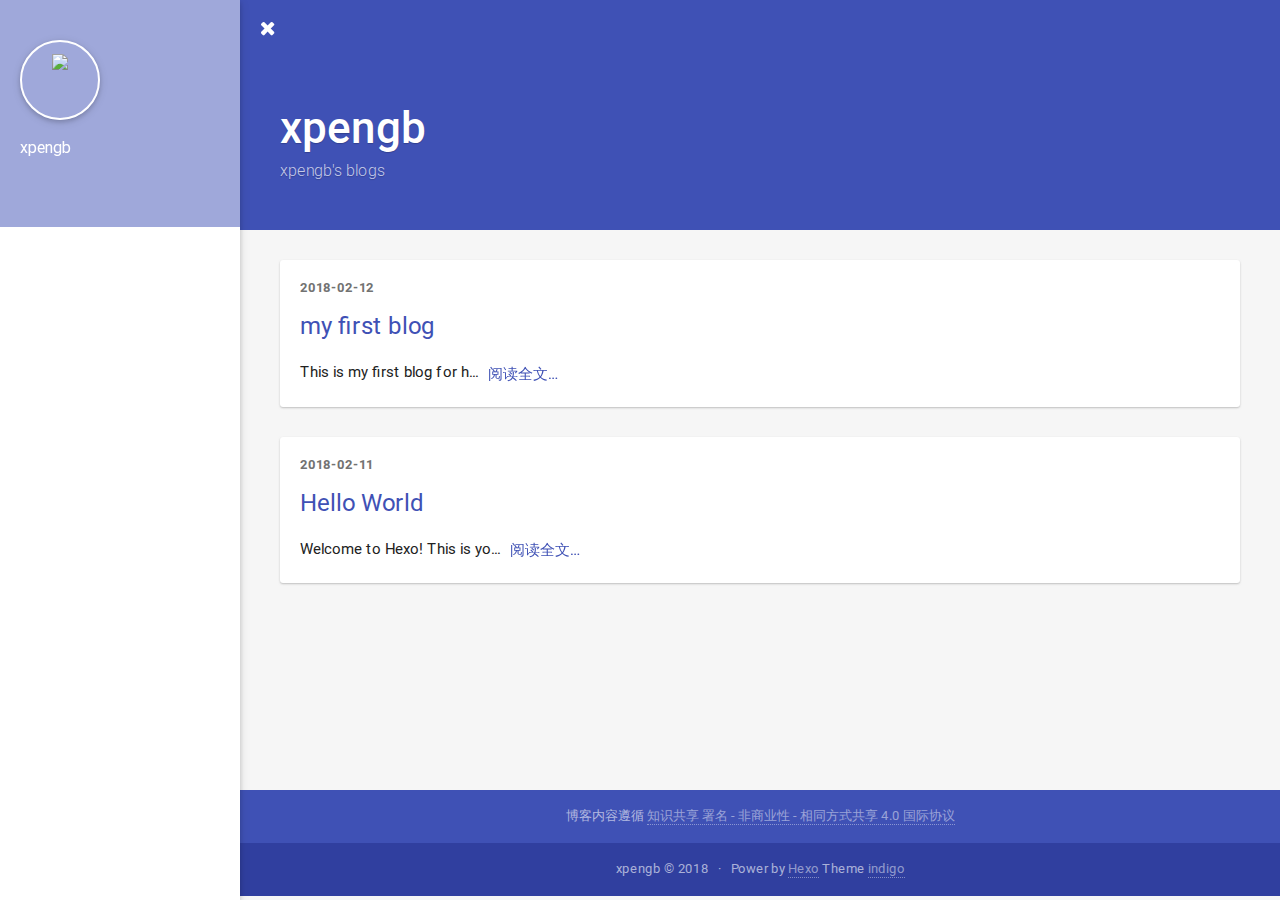
==== index.html @ d5fbb89e "Site updated: 2018-02-12 16:01:32" ====
<!DOCTYPE html>
<html>
<head>
    

    

    



    <meta charset="utf-8">
    
    
    
    <title>xpengb | xpengb&#39;s blogs</title>
    <meta name="viewport" content="width=device-width, initial-scale=1, maximum-scale=1">
    
    
    <meta name="keywords" content="">
    <meta name="description" content="xpengb的博客">
<meta property="og:type" content="website">
<meta property="og:title" content="xpengb">
<meta property="og:url" content="http://yoursite.com/index.html">
<meta property="og:site_name" content="xpengb">
<meta property="og:description" content="xpengb的博客">
<meta property="og:locale" content="zh-CN">
<meta name="twitter:card" content="summary">
<meta name="twitter:title" content="xpengb">
<meta name="twitter:description" content="xpengb的博客">
    
    <link rel="shortcut icon" href="/">
    <link rel="stylesheet" href="/css/style.css?v=1.7.2">
    <script>window.lazyScripts=[]</script>

    <!-- custom head -->
    

</head>

<body>
    <div id="loading" class="active"></div>

    <aside id="menu"  >
  <div class="inner flex-row-vertical">
    <a href="javascript:;" class="header-icon waves-effect waves-circle waves-light" id="menu-off">
        <i class="icon icon-lg icon-close"></i>
    </a>
    <div class="brand-wrap" style="background-image:url(/)">
      <div class="brand">
        <a href="/" class="avatar waves-effect waves-circle waves-light">
          <img src="/">
        </a>
        <hgroup class="introduce">
          <h5 class="nickname">xpengb</h5>
          <a href="mailto:undefined" class="mail">
        </hgroup>
      </div>
    </div>
    <div class="scroll-wrap flex-col">
      <ul class="nav">
        
      </ul>
    </div>
  </div>
</aside>

    <main id="main">
        <header class="top-header" id="header">
    <div class="flex-row">
        <a href="javascript:;" class="header-icon waves-effect waves-circle waves-light on" id="menu-toggle">
          <i class="icon icon-lg icon-navicon"></i>
        </a>
        <div class="flex-col header-title ellipsis">xpengb</div>
        
        
    </div>
</header>
<header class="content-header index-header">

    <div class="container fade-scale">
        <h1 class="title">xpengb</h1>
        <h5 class="subtitle">
            
                xpengb's blogs
            
        </h5>
    </div>

    


</header>

<div class="container body-wrap">

    <ul class="post-list">
    
        <li class="post-list-item fade">
            <article id="post-my first blog"
  class="article-card article-type-post" itemprop="blogPost">

    <div class="post-meta">
        <time class="post-time" title="2018-02-12 08:12:40" datetime="2018-02-12T00:12:40.440Z"  itemprop="datePublished">2018-02-12</time>

        


    </div>

    


  
    <h3 class="post-title" itemprop="name">
      <a class="post-title-link" href="/2018/02/12/my first blog/">my first blog</a>
    </h3>
  




    <div class="post-content" id="post-content" itemprop="postContent">

    
        This is my first blog for h...
    

        <a href="/2018/02/12/my first blog/" class="post-more waves-effect waves-button">
            阅读全文…
        </a>
    </div>
    
</article>

        </li>
    
        <li class="post-list-item fade">
            <article id="post-hello-world"
  class="article-card article-type-post" itemprop="blogPost">

    <div class="post-meta">
        <time class="post-time" title="2018-02-11 17:17:31" datetime="2018-02-11T09:17:31.764Z"  itemprop="datePublished">2018-02-11</time>

        


    </div>

    


  
    <h3 class="post-title" itemprop="name">
      <a class="post-title-link" href="/2018/02/11/hello-world/">Hello World</a>
    </h3>
  




    <div class="post-content" id="post-content" itemprop="postContent">

    
        Welcome to Hexo! This is yo...
    

        <a href="/2018/02/11/hello-world/" class="post-more waves-effect waves-button">
            阅读全文…
        </a>
    </div>
    
</article>

        </li>
    
    </ul>

    

</div>

        <footer class="footer">
    <div class="top">
        

        <p>
            
            <span>博客内容遵循 <a rel="license" href="https://creativecommons.org/licenses/by-nc-sa/4.0/deed.zh">知识共享 署名 - 非商业性 - 相同方式共享 4.0 国际协议</a></span>
        </p>
    </div>
    <div class="bottom">
        <p><span>xpengb &copy; 2018</span>
            <span>
                
                Power by <a href="http://hexo.io/" target="_blank">Hexo</a> Theme <a href="https://github.com/yscoder/hexo-theme-indigo" target="_blank">indigo</a>
            </span>
        </p>
    </div>
</footer>

    </main>
    <div class="mask" id="mask"></div>
<a href="javascript:;" id="gotop" class="waves-effect waves-circle waves-light"><span class="icon icon-lg icon-chevron-up"></span></a>


    <script src="//cdn.bootcss.com/node-waves/0.7.4/waves.min.js"></script>
<script>
var BLOG = { ROOT: '/', SHARE: , REWARD: false };


</script>

<script src="/js/main.min.js?v=1.7.2"></script>










</body>
</html>
---- css/style.css ----
@font-face {
  font-family: "Roboto";
  src: local('Roboto Thin'), local('Roboto-Thin'), url("fonts/roboto/Roboto-Thin.woff2") format("woff2"), url("fonts/roboto/Roboto-Thin.woff") format("woff"), url("fonts/roboto/Roboto-Thin.ttf") format("truetype");
  font-weight: 200;
}
@font-face {
  font-family: "Roboto";
  src: local('Roboto Light'), local('Roboto-Light'), url("fonts/roboto/Roboto-Light.woff2") format("woff2"), url("fonts/roboto/Roboto-Light.woff") format("woff"), url("fonts/roboto/Roboto-Light.ttf") format("truetype");
  font-weight: 300;
}
@font-face {
  font-family: "Roboto";
  src: local('Roboto Regular'), local('Roboto-Regular'), url("fonts/roboto/Roboto-Regular.woff2") format("woff2"), url("fonts/roboto/Roboto-Regular.woff") format("woff"), url("fonts/roboto/Roboto-Regular.ttf") format("truetype");
  font-weight: 400;
}
@font-face {
  font-family: "Roboto";
  src: local('Roboto Medium'), local('Roboto-Medium'), url("fonts/roboto/Roboto-Medium.woff2") format("woff2"), url("fonts/roboto/Roboto-Medium.woff") format("woff"), url("fonts/roboto/Roboto-Medium.ttf") format("truetype");
  font-weight: 500;
}
@font-face {
  font-family: "Roboto";
  src: local('Roboto Bold'), local('Roboto-Bold'), url("fonts/roboto/Roboto-Bold.woff2") format("woff2"), url("fonts/roboto/Roboto-Bold.woff") format("woff"), url("fonts/roboto/Roboto-Bold.ttf") format("truetype");
  font-weight: 700;
}
/*!
 *  Font Awesome 4.6.3 by @davegandy - http://fontawesome.io - @fontawesome
 *  License - http://fontawesome.io/license (Font: SIL OFL 1.1, CSS: MIT License)
 */
/* FONT PATH
 * -------------------------- */
@font-face {
  font-family: 'FontAwesome';
  src: url('fonts/fontawesome/fontawesome-webfont.woff2') format('woff2'), url('fonts/fontawesome/fontawesome-webfont.woff') format('woff'), url('fonts/fontawesome/fontawesome-webfont.ttf') format('truetype');
  font-weight: normal;
  font-style: normal;
}
.icon {
  display: inline-block;
  font-family: 'FontAwesome';
  font-size: 1em;
  text-rendering: auto;
  -webkit-font-smoothing: antialiased;
  -moz-osx-font-smoothing: grayscale;
}
.icon-lg {
  font-size: 1.33333333em;
  line-height: 0.75em;
  vertical-align: -15%;
}
.icon-2x {
  font-size: 2em;
}
.icon-3x {
  font-size: 3em;
}
.icon-4x {
  font-size: 4em;
}
.icon-5x {
  font-size: 5em;
}
.icon-pl {
  padding-left: 5px;
}
.icon-pr {
  padding-right: 5px;
}
/* Font Awesome uses the Unicode Private Use Area (PUA) to ensure screen
   readers do not read off random characters that represent icons */
.icon-glass:before {
  content: "\f000";
}
.icon-music:before {
  content: "\f001";
}
.icon-search:before {
  content: "\f002";
}
.icon-envelope-o:before {
  content: "\f003";
}
.icon-heart:before {
  content: "\f004";
}
.icon-star:before {
  content: "\f005";
}
.icon-star-o:before {
  content: "\f006";
}
.icon-user:before {
  content: "\f007";
}
.icon-film:before {
  content: "\f008";
}
.icon-th-large:before {
  content: "\f009";
}
.icon-th:before {
  content: "\f00a";
}
.icon-th-list:before {
  content: "\f00b";
}
.icon-check:before {
  content: "\f00c";
}
.icon-remove:before,
.icon-close:before,
.icon-times:before {
  content: "\f00d";
}
.icon-search-plus:before {
  content: "\f00e";
}
.icon-search-minus:before {
  content: "\f010";
}
.icon-power-off:before {
  content: "\f011";
}
.icon-signal:before {
  content: "\f012";
}
.icon-gear:before,
.icon-cog:before {
  content: "\f013";
}
.icon-trash-o:before {
  content: "\f014";
}
.icon-home:before {
  content: "\f015";
}
.icon-file-o:before {
  content: "\f016";
}
.icon-clock-o:before {
  content: "\f017";
}
.icon-road:before {
  content: "\f018";
}
.icon-download:before {
  content: "\f019";
}
.icon-arrow-circle-o-down:before {
  content: "\f01a";
}
.icon-arrow-circle-o-up:before {
  content: "\f01b";
}
.icon-inbox:before {
  content: "\f01c";
}
.icon-play-circle-o:before {
  content: "\f01d";
}
.icon-rotate-right:before,
.icon-repeat:before {
  content: "\f01e";
}
.icon-refresh:before {
  content: "\f021";
}
.icon-list-alt:before {
  content: "\f022";
}
.icon-lock:before {
  content: "\f023";
}
.icon-flag:before {
  content: "\f024";
}
.icon-headphones:before {
  content: "\f025";
}
.icon-volume-off:before {
  content: "\f026";
}
.icon-volume-down:before {
  content: "\f027";
}
.icon-volume-up:before {
  content: "\f028";
}
.icon-qrcode:before {
  content: "\f029";
}
.icon-barcode:before {
  content: "\f02a";
}
.icon-tag:before {
  content: "\f02b";
}
.icon-tags:before {
  content: "\f02c";
}
.icon-book:before {
  content: "\f02d";
}
.icon-bookmark:before {
  content: "\f02e";
}
.icon-print:before {
  content: "\f02f";
}
.icon-camera:before {
  content: "\f030";
}
.icon-font:before {
  content: "\f031";
}
.icon-bold:before {
  content: "\f032";
}
.icon-italic:before {
  content: "\f033";
}
.icon-text-height:before {
  content: "\f034";
}
.icon-text-width:before {
  content: "\f035";
}
.icon-align-left:before {
  content: "\f036";
}
.icon-align-center:before {
  content: "\f037";
}
.icon-align-right:before {
  content: "\f038";
}
.icon-align-justify:before {
  content: "\f039";
}
.icon-list:before {
  content: "\f03a";
}
.icon-dedent:before,
.icon-outdent:before {
  content: "\f03b";
}
.icon-indent:before {
  content: "\f03c";
}
.icon-video-camera:before {
  content: "\f03d";
}
.icon-photo:before,
.icon-image:before,
.icon-picture-o:before {
  content: "\f03e";
}
.icon-pencil:before {
  content: "\f040";
}
.icon-map-marker:before {
  content: "\f041";
}
.icon-adjust:before {
  content: "\f042";
}
.icon-tint:before {
  content: "\f043";
}
.icon-edit:before,
.icon-pencil-square-o:before {
  content: "\f044";
}
.icon-share-square-o:before {
  content: "\f045";
}
.icon-check-square-o:before {
  content: "\f046";
}
.icon-arrows:before {
  content: "\f047";
}
.icon-step-backward:before {
  content: "\f048";
}
.icon-fast-backward:before {
  content: "\f049";
}
.icon-backward:before {
  content: "\f04a";
}
.icon-play:before {
  content: "\f04b";
}
.icon-pause:before {
  content: "\f04c";
}
.icon-stop:before {
  content: "\f04d";
}
.icon-forward:before {
  content: "\f04e";
}
.icon-fast-forward:before {
  content: "\f050";
}
.icon-step-forward:before {
  content: "\f051";
}
.icon-eject:before {
  content: "\f052";
}
.icon-chevron-left:before {
  content: "\f053";
}
.icon-chevron-right:before {
  content: "\f054";
}
.icon-plus-circle:before {
  content: "\f055";
}
.icon-minus-circle:before {
  content: "\f056";
}
.icon-times-circle:before {
  content: "\f057";
}
.icon-check-circle:before {
  content: "\f058";
}
.icon-question-circle:before {
  content: "\f059";
}
.icon-info-circle:before {
  content: "\f05a";
}
.icon-crosshairs:before {
  content: "\f05b";
}
.icon-times-circle-o:before {
  content: "\f05c";
}
.icon-check-circle-o:before {
  content: "\f05d";
}
.icon-ban:before {
  content: "\f05e";
}
.icon-arrow-left:before {
  content: "\f060";
}
.icon-arrow-right:before {
  content: "\f061";
}
.icon-arrow-up:before {
  content: "\f062";
}
.icon-arrow-down:before {
  content: "\f063";
}
.icon-mail-forward:before,
.icon-share:before {
  content: "\f064";
}
.icon-expand:before {
  content: "\f065";
}
.icon-compress:before {
  content: "\f066";
}
.icon-plus:before {
  content: "\f067";
}
.icon-minus:before {
  content: "\f068";
}
.icon-asterisk:before {
  content: "\f069";
}
.icon-exclamation-circle:before {
  content: "\f06a";
}
.icon-gift:before {
  content: "\f06b";
}
.icon-leaf:before {
  content: "\f06c";
}
.icon-fire:before {
  content: "\f06d";
}
.icon-eye:before {
  content: "\f06e";
}
.icon-eye-slash:before {
  content: "\f070";
}
.icon-warning:before,
.icon-exclamation-triangle:before {
  content: "\f071";
}
.icon-plane:before {
  content: "\f072";
}
.icon-calendar:before {
  content: "\f073";
}
.icon-random:before {
  content: "\f074";
}
.icon-comment:before {
  content: "\f075";
}
.icon-magnet:before {
  content: "\f076";
}
.icon-chevron-up:before {
  content: "\f077";
}
.icon-chevron-down:before {
  content: "\f078";
}
.icon-retweet:before {
  content: "\f079";
}
.icon-shopping-cart:before {
  content: "\f07a";
}
.icon-folder:before {
  content: "\f07b";
}
.icon-folder-open:before {
  content: "\f07c";
}
.icon-arrows-v:before {
  content: "\f07d";
}
.icon-arrows-h:before {
  content: "\f07e";
}
.icon-bar-chart-o:before,
.icon-bar-chart:before {
  content: "\f080";
}
.icon-twitter-square:before {
  content: "\f081";
}
.icon-facebook-square:before {
  content: "\f082";
}
.icon-camera-retro:before {
  content: "\f083";
}
.icon-key:before {
  content: "\f084";
}
.icon-gears:before,
.icon-cogs:before {
  content: "\f085";
}
.icon-comments:before {
  content: "\f086";
}
.icon-thumbs-o-up:before {
  content: "\f087";
}
.icon-thumbs-o-down:before {
  content: "\f088";
}
.icon-star-half:before {
  content: "\f089";
}
.icon-heart-o:before {
  content: "\f08a";
}
.icon-sign-out:before {
  content: "\f08b";
}
.icon-linkedin-square:before {
  content: "\f08c";
}
.icon-thumb-tack:before {
  content: "\f08d";
}
.icon-external-link:before {
  content: "\f08e";
}
.icon-sign-in:before {
  content: "\f090";
}
.icon-trophy:before {
  content: "\f091";
}
.icon-github-square:before {
  content: "\f092";
}
.icon-upload:before {
  content: "\f093";
}
.icon-lemon-o:before {
  content: "\f094";
}
.icon-phone:before {
  content: "\f095";
}
.icon-square-o:before {
  content: "\f096";
}
.icon-bookmark-o:before {
  content: "\f097";
}
.icon-phone-square:before {
  content: "\f098";
}
.icon-twitter:before {
  content: "\f099";
}
.icon-facebook-f:before,
.icon-facebook:before {
  content: "\f09a";
}
.icon-github:before {
  content: "\f09b";
}
.icon-unlock:before {
  content: "\f09c";
}
.icon-credit-card:before {
  content: "\f09d";
}
.icon-feed:before,
.icon-rss:before {
  content: "\f09e";
}
.icon-hdd-o:before {
  content: "\f0a0";
}
.icon-bullhorn:before {
  content: "\f0a1";
}
.icon-bell:before {
  content: "\f0f3";
}
.icon-certificate:before {
  content: "\f0a3";
}
.icon-hand-o-right:before {
  content: "\f0a4";
}
.icon-hand-o-left:before {
  content: "\f0a5";
}
.icon-hand-o-up:before {
  content: "\f0a6";
}
.icon-hand-o-down:before {
  content: "\f0a7";
}
.icon-arrow-circle-left:before {
  content: "\f0a8";
}
.icon-arrow-circle-right:before {
  content: "\f0a9";
}
.icon-arrow-circle-up:before {
  content: "\f0aa";
}
.icon-arrow-circle-down:before {
  content: "\f0ab";
}
.icon-globe:before {
  content: "\f0ac";
}
.icon-wrench:before {
  content: "\f0ad";
}
.icon-tasks:before {
  content: "\f0ae";
}
.icon-filter:before {
  content: "\f0b0";
}
.icon-briefcase:before {
  content: "\f0b1";
}
.icon-arrows-alt:before {
  content: "\f0b2";
}
.icon-group:before,
.icon-users:before {
  content: "\f0c0";
}
.icon-chain:before,
.icon-link:before {
  content: "\f0c1";
}
.icon-cloud:before {
  content: "\f0c2";
}
.icon-flask:before {
  content: "\f0c3";
}
.icon-cut:before,
.icon-scissors:before {
  content: "\f0c4";
}
.icon-copy:before,
.icon-files-o:before {
  content: "\f0c5";
}
.icon-paperclip:before {
  content: "\f0c6";
}
.icon-save:before,
.icon-floppy-o:before {
  content: "\f0c7";
}
.icon-square:before {
  content: "\f0c8";
}
.icon-navicon:before,
.icon-reorder:before,
.icon-bars:before {
  content: "\f0c9";
}
.icon-list-ul:before {
  content: "\f0ca";
}
.icon-list-ol:before {
  content: "\f0cb";
}
.icon-strikethrough:before {
  content: "\f0cc";
}
.icon-underline:before {
  content: "\f0cd";
}
.icon-table:before {
  content: "\f0ce";
}
.icon-magic:before {
  content: "\f0d0";
}
.icon-truck:before {
  content: "\f0d1";
}
.icon-pinterest:before {
  content: "\f0d2";
}
.icon-pinterest-square:before {
  content: "\f0d3";
}
.icon-google-plus-square:before {
  content: "\f0d4";
}
.icon-google-plus:before {
  content: "\f0d5";
}
.icon-money:before {
  content: "\f0d6";
}
.icon-caret-down:before {
  content: "\f0d7";
}
.icon-caret-up:before {
  content: "\f0d8";
}
.icon-caret-left:before {
  content: "\f0d9";
}
.icon-caret-right:before {
  content: "\f0da";
}
.icon-columns:before {
  content: "\f0db";
}
.icon-unsorted:before,
.icon-sort:before {
  content: "\f0dc";
}
.icon-sort-down:before,
.icon-sort-desc:before {
  content: "\f0dd";
}
.icon-sort-up:before,
.icon-sort-asc:before {
  content: "\f0de";
}
.icon-envelope:before {
  content: "\f0e0";
}
.icon-linkedin:before {
  content: "\f0e1";
}
.icon-rotate-left:before,
.icon-undo:before {
  content: "\f0e2";
}
.icon-legal:before,
.icon-gavel:before {
  content: "\f0e3";
}
.icon-dashboard:before,
.icon-tachometer:before {
  content: "\f0e4";
}
.icon-comment-o:before {
  content: "\f0e5";
}
.icon-comments-o:before {
  content: "\f0e6";
}
.icon-flash:before,
.icon-bolt:before {
  content: "\f0e7";
}
.icon-sitemap:before {
  content: "\f0e8";
}
.icon-umbrella:before {
  content: "\f0e9";
}
.icon-paste:before,
.icon-clipboard:before {
  content: "\f0ea";
}
.icon-lightbulb-o:before {
  content: "\f0eb";
}
.icon-exchange:before {
  content: "\f0ec";
}
.icon-cloud-download:before {
  content: "\f0ed";
}
.icon-cloud-upload:before {
  content: "\f0ee";
}
.icon-user-md:before {
  content: "\f0f0";
}
.icon-stethoscope:before {
  content: "\f0f1";
}
.icon-suitcase:before {
  content: "\f0f2";
}
.icon-bell-o:before {
  content: "\f0a2";
}
.icon-coffee:before {
  content: "\f0f4";
}
.icon-cutlery:before {
  content: "\f0f5";
}
.icon-file-text-o:before {
  content: "\f0f6";
}
.icon-building-o:before {
  content: "\f0f7";
}
.icon-hospital-o:before {
  content: "\f0f8";
}
.icon-ambulance:before {
  content: "\f0f9";
}
.icon-medkit:before {
  content: "\f0fa";
}
.icon-fighter-jet:before {
  content: "\f0fb";
}
.icon-beer:before {
  content: "\f0fc";
}
.icon-h-square:before {
  content: "\f0fd";
}
.icon-plus-square:before {
  content: "\f0fe";
}
.icon-angle-double-left:before {
  content: "\f100";
}
.icon-angle-double-right:before {
  content: "\f101";
}
.icon-angle-double-up:before {
  content: "\f102";
}
.icon-angle-double-down:before {
  content: "\f103";
}
.icon-angle-left:before {
  content: "\f104";
}
.icon-angle-right:before {
  content: "\f105";
}
.icon-angle-up:before {
  content: "\f106";
}
.icon-angle-down:before {
  content: "\f107";
}
.icon-desktop:before {
  content: "\f108";
}
.icon-laptop:before {
  content: "\f109";
}
.icon-tablet:before {
  content: "\f10a";
}
.icon-mobile-phone:before,
.icon-mobile:before {
  content: "\f10b";
}
.icon-circle-o:before {
  content: "\f10c";
}
.icon-quote-left:before {
  content: "\f10d";
}
.icon-quote-right:before {
  content: "\f10e";
}
.icon-spinner:before {
  content: "\f110";
}
.icon-circle:before {
  content: "\f111";
}
.icon-mail-reply:before,
.icon-reply:before {
  content: "\f112";
}
.icon-github-alt:before {
  content: "\f113";
}
.icon-folder-o:before {
  content: "\f114";
}
.icon-folder-open-o:before {
  content: "\f115";
}
.icon-smile-o:before {
  content: "\f118";
}
.icon-frown-o:before {
  content: "\f119";
}
.icon-meh-o:before {
  content: "\f11a";
}
.icon-gamepad:before {
  content: "\f11b";
}
.icon-keyboard-o:before {
  content: "\f11c";
}
.icon-flag-o:before {
  content: "\f11d";
}
.icon-flag-checkered:before {
  content: "\f11e";
}
.icon-terminal:before {
  content: "\f120";
}
.icon-code:before {
  content: "\f121";
}
.icon-mail-reply-all:before,
.icon-reply-all:before {
  content: "\f122";
}
.icon-star-half-empty:before,
.icon-star-half-full:before,
.icon-star-half-o:before {
  content: "\f123";
}
.icon-location-arrow:before {
  content: "\f124";
}
.icon-crop:before {
  content: "\f125";
}
.icon-code-fork:before {
  content: "\f126";
}
.icon-unlink:before,
.icon-chain-broken:before {
  content: "\f127";
}
.icon-question:before {
  content: "\f128";
}
.icon-info:before {
  content: "\f129";
}
.icon-exclamation:before {
  content: "\f12a";
}
.icon-superscript:before {
  content: "\f12b";
}
.icon-subscript:before {
  content: "\f12c";
}
.icon-eraser:before {
  content: "\f12d";
}
.icon-puzzle-piece:before {
  content: "\f12e";
}
.icon-microphone:before {
  content: "\f130";
}
.icon-microphone-slash:before {
  content: "\f131";
}
.icon-shield:before {
  content: "\f132";
}
.icon-calendar-o:before {
  content: "\f133";
}
.icon-fire-extinguisher:before {
  content: "\f134";
}
.icon-rocket:before {
  content: "\f135";
}
.icon-maxcdn:before {
  content: "\f136";
}
.icon-chevron-circle-left:before {
  content: "\f137";
}
.icon-chevron-circle-right:before {
  content: "\f138";
}
.icon-chevron-circle-up:before {
  content: "\f139";
}
.icon-chevron-circle-down:before {
  content: "\f13a";
}
.icon-html5:before {
  content: "\f13b";
}
.icon-css3:before {
  content: "\f13c";
}
.icon-anchor:before {
  content: "\f13d";
}
.icon-unlock-alt:before {
  content: "\f13e";
}
.icon-bullseye:before {
  content: "\f140";
}
.icon-ellipsis-h:before {
  content: "\f141";
}
.icon-ellipsis-v:before {
  content: "\f142";
}
.icon-rss-square:before {
  content: "\f143";
}
.icon-play-circle:before {
  content: "\f144";
}
.icon-ticket:before {
  content: "\f145";
}
.icon-minus-square:before {
  content: "\f146";
}
.icon-minus-square-o:before {
  content: "\f147";
}
.icon-level-up:before {
  content: "\f148";
}
.icon-level-down:before {
  content: "\f149";
}
.icon-check-square:before {
  content: "\f14a";
}
.icon-pencil-square:before {
  content: "\f14b";
}
.icon-external-link-square:before {
  content: "\f14c";
}
.icon-share-square:before {
  content: "\f14d";
}
.icon-compass:before {
  content: "\f14e";
}
.icon-toggle-down:before,
.icon-caret-square-o-down:before {
  content: "\f150";
}
.icon-toggle-up:before,
.icon-caret-square-o-up:before {
  content: "\f151";
}
.icon-toggle-right:before,
.icon-caret-square-o-right:before {
  content: "\f152";
}
.icon-euro:before,
.icon-eur:before {
  content: "\f153";
}
.icon-gbp:before {
  content: "\f154";
}
.icon-dollar:before,
.icon-usd:before {
  content: "\f155";
}
.icon-rupee:before,
.icon-inr:before {
  content: "\f156";
}
.icon-cny:before,
.icon-rmb:before,
.icon-yen:before,
.icon-jpy:before {
  content: "\f157";
}
.icon-ruble:before,
.icon-rouble:before,
.icon-rub:before {
  content: "\f158";
}
.icon-won:before,
.icon-krw:before {
  content: "\f159";
}
.icon-bitcoin:before,
.icon-btc:before {
  content: "\f15a";
}
.icon-file:before {
  content: "\f15b";
}
.icon-file-text:before {
  content: "\f15c";
}
.icon-sort-alpha-asc:before {
  content: "\f15d";
}
.icon-sort-alpha-desc:before {
  content: "\f15e";
}
.icon-sort-amount-asc:before {
  content: "\f160";
}
.icon-sort-amount-desc:before {
  content: "\f161";
}
.icon-sort-numeric-asc:before {
  content: "\f162";
}
.icon-sort-numeric-desc:before {
  content: "\f163";
}
.icon-thumbs-up:before {
  content: "\f164";
}
.icon-thumbs-down:before {
  content: "\f165";
}
.icon-youtube-square:before {
  content: "\f166";
}
.icon-youtube:before {
  content: "\f167";
}
.icon-xing:before {
  content: "\f168";
}
.icon-xing-square:before {
  content: "\f169";
}
.icon-youtube-play:before {
  content: "\f16a";
}
.icon-dropbox:before {
  content: "\f16b";
}
.icon-stack-overflow:before {
  content: "\f16c";
}
.icon-instagram:before {
  content: "\f16d";
}
.icon-flickr:before {
  content: "\f16e";
}
.icon-adn:before {
  content: "\f170";
}
.icon-bitbucket:before {
  content: "\f171";
}
.icon-bitbucket-square:before {
  content: "\f172";
}
.icon-tumblr:before {
  content: "\f173";
}
.icon-tumblr-square:before {
  content: "\f174";
}
.icon-long-arrow-down:before {
  content: "\f175";
}
.icon-long-arrow-up:before {
  content: "\f176";
}
.icon-long-arrow-left:before {
  content: "\f177";
}
.icon-long-arrow-right:before {
  content: "\f178";
}
.icon-apple:before {
  content: "\f179";
}
.icon-windows:before {
  content: "\f17a";
}
.icon-android:before {
  content: "\f17b";
}
.icon-linux:before {
  content: "\f17c";
}
.icon-dribbble:before {
  content: "\f17d";
}
.icon-skype:before {
  content: "\f17e";
}
.icon-foursquare:before {
  content: "\f180";
}
.icon-trello:before {
  content: "\f181";
}
.icon-female:before {
  content: "\f182";
}
.icon-male:before {
  content: "\f183";
}
.icon-gittip:before,
.icon-gratipay:before {
  content: "\f184";
}
.icon-sun-o:before {
  content: "\f185";
}
.icon-moon-o:before {
  content: "\f186";
}
.icon-archive:before,
.icon-archives:before {
  content: "\f187";
}
.icon-bug:before {
  content: "\f188";
}
.icon-vk:before {
  content: "\f189";
}
.icon-weibo:before {
  content: "\f18a";
}
.icon-renren:before {
  content: "\f18b";
}
.icon-pagelines:before {
  content: "\f18c";
}
.icon-stack-exchange:before {
  content: "\f18d";
}
.icon-arrow-circle-o-right:before {
  content: "\f18e";
}
.icon-arrow-circle-o-left:before {
  content: "\f190";
}
.icon-toggle-left:before,
.icon-caret-square-o-left:before {
  content: "\f191";
}
.icon-dot-circle-o:before {
  content: "\f192";
}
.icon-wheelchair:before {
  content: "\f193";
}
.icon-vimeo-square:before {
  content: "\f194";
}
.icon-turkish-lira:before,
.icon-try:before {
  content: "\f195";
}
.icon-plus-square-o:before {
  content: "\f196";
}
.icon-space-shuttle:before {
  content: "\f197";
}
.icon-slack:before {
  content: "\f198";
}
.icon-envelope-square:before {
  content: "\f199";
}
.icon-wordpress:before {
  content: "\f19a";
}
.icon-openid:before {
  content: "\f19b";
}
.icon-institution:before,
.icon-bank:before,
.icon-university:before {
  content: "\f19c";
}
.icon-mortar-board:before,
.icon-graduation-cap:before {
  content: "\f19d";
}
.icon-yahoo:before {
  content: "\f19e";
}
.icon-google:before {
  content: "\f1a0";
}
.icon-reddit:before {
  content: "\f1a1";
}
.icon-reddit-square:before {
  content: "\f1a2";
}
.icon-stumbleupon-circle:before {
  content: "\f1a3";
}
.icon-stumbleupon:before {
  content: "\f1a4";
}
.icon-delicious:before {
  content: "\f1a5";
}
.icon-digg:before {
  content: "\f1a6";
}
.icon-pied-piper-pp:before {
  content: "\f1a7";
}
.icon-pied-piper-alt:before {
  content: "\f1a8";
}
.icon-drupal:before {
  content: "\f1a9";
}
.icon-joomla:before {
  content: "\f1aa";
}
.icon-language:before {
  content: "\f1ab";
}
.icon-fax:before {
  content: "\f1ac";
}
.icon-building:before {
  content: "\f1ad";
}
.icon-child:before {
  content: "\f1ae";
}
.icon-paw:before {
  content: "\f1b0";
}
.icon-spoon:before {
  content: "\f1b1";
}
.icon-cube:before {
  content: "\f1b2";
}
.icon-cubes:before {
  content: "\f1b3";
}
.icon-behance:before {
  content: "\f1b4";
}
.icon-behance-square:before {
  content: "\f1b5";
}
.icon-steam:before {
  content: "\f1b6";
}
.icon-steam-square:before {
  content: "\f1b7";
}
.icon-recycle:before {
  content: "\f1b8";
}
.icon-automobile:before,
.icon-car:before {
  content: "\f1b9";
}
.icon-cab:before,
.icon-taxi:before {
  content: "\f1ba";
}
.icon-tree:before {
  content: "\f1bb";
}
.icon-spotify:before {
  content: "\f1bc";
}
.icon-deviantart:before {
  content: "\f1bd";
}
.icon-soundcloud:before {
  content: "\f1be";
}
.icon-database:before {
  content: "\f1c0";
}
.icon-file-pdf-o:before {
  content: "\f1c1";
}
.icon-file-word-o:before {
  content: "\f1c2";
}
.icon-file-excel-o:before {
  content: "\f1c3";
}
.icon-file-powerpoint-o:before {
  content: "\f1c4";
}
.icon-file-photo-o:before,
.icon-file-picture-o:before,
.icon-file-image-o:before {
  content: "\f1c5";
}
.icon-file-zip-o:before,
.icon-file-archive-o:before {
  content: "\f1c6";
}
.icon-file-sound-o:before,
.icon-file-audio-o:before {
  content: "\f1c7";
}
.icon-file-movie-o:before,
.icon-file-video-o:before {
  content: "\f1c8";
}
.icon-file-code-o:before {
  content: "\f1c9";
}
.icon-vine:before {
  content: "\f1ca";
}
.icon-codepen:before {
  content: "\f1cb";
}
.icon-jsfiddle:before {
  content: "\f1cc";
}
.icon-life-bouy:before,
.icon-life-buoy:before,
.icon-life-saver:before,
.icon-support:before,
.icon-life-ring:before {
  content: "\f1cd";
}
.icon-circle-o-notch:before {
  content: "\f1ce";
}
.icon-ra:before,
.icon-resistance:before,
.icon-rebel:before {
  content: "\f1d0";
}
.icon-ge:before,
.icon-empire:before {
  content: "\f1d1";
}
.icon-git-square:before {
  content: "\f1d2";
}
.icon-git:before {
  content: "\f1d3";
}
.icon-y-combinator-square:before,
.icon-yc-square:before,
.icon-hacker-news:before {
  content: "\f1d4";
}
.icon-tencent-weibo:before {
  content: "\f1d5";
}
.icon-qq:before {
  content: "\f1d6";
}
.icon-wechat:before,
.icon-weixin:before {
  content: "\f1d7";
}
.icon-send:before,
.icon-paper-plane:before {
  content: "\f1d8";
}
.icon-send-o:before,
.icon-paper-plane-o:before {
  content: "\f1d9";
}
.icon-history:before {
  content: "\f1da";
}
.icon-circle-thin:before {
  content: "\f1db";
}
.icon-header:before {
  content: "\f1dc";
}
.icon-paragraph:before {
  content: "\f1dd";
}
.icon-sliders:before {
  content: "\f1de";
}
.icon-share-alt:before {
  content: "\f1e0";
}
.icon-share-alt-square:before {
  content: "\f1e1";
}
.icon-bomb:before {
  content: "\f1e2";
}
.icon-soccer-ball-o:before,
.icon-futbol-o:before {
  content: "\f1e3";
}
.icon-tty:before {
  content: "\f1e4";
}
.icon-binoculars:before {
  content: "\f1e5";
}
.icon-plug:before {
  content: "\f1e6";
}
.icon-slideshare:before {
  content: "\f1e7";
}
.icon-twitch:before {
  content: "\f1e8";
}
.icon-yelp:before {
  content: "\f1e9";
}
.icon-newspaper-o:before {
  content: "\f1ea";
}
.icon-wifi:before {
  content: "\f1eb";
}
.icon-calculator:before {
  content: "\f1ec";
}
.icon-paypal:before {
  content: "\f1ed";
}
.icon-google-wallet:before {
  content: "\f1ee";
}
.icon-cc-visa:before {
  content: "\f1f0";
}
.icon-cc-mastercard:before {
  content: "\f1f1";
}
.icon-cc-discover:before {
  content: "\f1f2";
}
.icon-cc-amex:before {
  content: "\f1f3";
}
.icon-cc-paypal:before {
  content: "\f1f4";
}
.icon-cc-stripe:before {
  content: "\f1f5";
}
.icon-bell-slash:before {
  content: "\f1f6";
}
.icon-bell-slash-o:before {
  content: "\f1f7";
}
.icon-trash:before {
  content: "\f1f8";
}
.icon-copyright:before {
  content: "\f1f9";
}
.icon-at:before {
  content: "\f1fa";
}
.icon-eyedropper:before {
  content: "\f1fb";
}
.icon-paint-brush:before {
  content: "\f1fc";
}
.icon-birthday-cake:before {
  content: "\f1fd";
}
.icon-area-chart:before {
  content: "\f1fe";
}
.icon-pie-chart:before {
  content: "\f200";
}
.icon-line-chart:before {
  content: "\f201";
}
.icon-lastfm:before {
  content: "\f202";
}
.icon-lastfm-square:before {
  content: "\f203";
}
.icon-toggle-off:before {
  content: "\f204";
}
.icon-toggle-on:before {
  content: "\f205";
}
.icon-bicycle:before {
  content: "\f206";
}
.icon-bus:before {
  content: "\f207";
}
.icon-ioxhost:before {
  content: "\f208";
}
.icon-angellist:before {
  content: "\f209";
}
.icon-cc:before {
  content: "\f20a";
}
.icon-shekel:before,
.icon-sheqel:before,
.icon-ils:before {
  content: "\f20b";
}
.icon-meanpath:before {
  content: "\f20c";
}
.icon-buysellads:before {
  content: "\f20d";
}
.icon-connectdevelop:before {
  content: "\f20e";
}
.icon-dashcube:before {
  content: "\f210";
}
.icon-forumbee:before {
  content: "\f211";
}
.icon-leanpub:before {
  content: "\f212";
}
.icon-sellsy:before {
  content: "\f213";
}
.icon-shirtsinbulk:before {
  content: "\f214";
}
.icon-simplybuilt:before {
  content: "\f215";
}
.icon-skyatlas:before {
  content: "\f216";
}
.icon-cart-plus:before {
  content: "\f217";
}
.icon-cart-arrow-down:before {
  content: "\f218";
}
.icon-diamond:before {
  content: "\f219";
}
.icon-ship:before {
  content: "\f21a";
}
.icon-user-secret:before {
  content: "\f21b";
}
.icon-motorcycle:before {
  content: "\f21c";
}
.icon-street-view:before {
  content: "\f21d";
}
.icon-heartbeat:before {
  content: "\f21e";
}
.icon-venus:before {
  content: "\f221";
}
.icon-mars:before {
  content: "\f222";
}
.icon-mercury:before {
  content: "\f223";
}
.icon-intersex:before,
.icon-transgender:before {
  content: "\f224";
}
.icon-transgender-alt:before {
  content: "\f225";
}
.icon-venus-double:before {
  content: "\f226";
}
.icon-mars-double:before {
  content: "\f227";
}
.icon-venus-mars:before {
  content: "\f228";
}
.icon-mars-stroke:before {
  content: "\f229";
}
.icon-mars-stroke-v:before {
  content: "\f22a";
}
.icon-mars-stroke-h:before {
  content: "\f22b";
}
.icon-neuter:before {
  content: "\f22c";
}
.icon-genderless:before {
  content: "\f22d";
}
.icon-facebook-official:before {
  content: "\f230";
}
.icon-pinterest-p:before {
  content: "\f231";
}
.icon-whatsapp:before {
  content: "\f232";
}
.icon-server:before {
  content: "\f233";
}
.icon-user-plus:before {
  content: "\f234";
}
.icon-user-times:before {
  content: "\f235";
}
.icon-hotel:before,
.icon-bed:before {
  content: "\f236";
}
.icon-viacoin:before {
  content: "\f237";
}
.icon-train:before {
  content: "\f238";
}
.icon-subway:before {
  content: "\f239";
}
.icon-medium:before {
  content: "\f23a";
}
.icon-yc:before,
.icon-y-combinator:before {
  content: "\f23b";
}
.icon-optin-monster:before {
  content: "\f23c";
}
.icon-opencart:before {
  content: "\f23d";
}
.icon-expeditedssl:before {
  content: "\f23e";
}
.icon-battery-4:before,
.icon-battery:before,
.icon-battery-full:before {
  content: "\f240";
}
.icon-battery-3:before,
.icon-battery-three-quarters:before {
  content: "\f241";
}
.icon-battery-2:before,
.icon-battery-half:before {
  content: "\f242";
}
.icon-battery-1:before,
.icon-battery-quarter:before {
  content: "\f243";
}
.icon-battery-0:before,
.icon-battery-empty:before {
  content: "\f244";
}
.icon-mouse-pointer:before {
  content: "\f245";
}
.icon-i-cursor:before {
  content: "\f246";
}
.icon-object-group:before {
  content: "\f247";
}
.icon-object-ungroup:before {
  content: "\f248";
}
.icon-sticky-note:before {
  content: "\f249";
}
.icon-sticky-note-o:before {
  content: "\f24a";
}
.icon-cc-jcb:before {
  content: "\f24b";
}
.icon-cc-diners-club:before {
  content: "\f24c";
}
.icon-clone:before {
  content: "\f24d";
}
.icon-balance-scale:before {
  content: "\f24e";
}
.icon-hourglass-o:before {
  content: "\f250";
}
.icon-hourglass-1:before,
.icon-hourglass-start:before {
  content: "\f251";
}
.icon-hourglass-2:before,
.icon-hourglass-half:before {
  content: "\f252";
}
.icon-hourglass-3:before,
.icon-hourglass-end:before {
  content: "\f253";
}
.icon-hourglass:before {
  content: "\f254";
}
.icon-hand-grab-o:before,
.icon-hand-rock-o:before {
  content: "\f255";
}
.icon-hand-stop-o:before,
.icon-hand-paper-o:before {
  content: "\f256";
}
.icon-hand-scissors-o:before {
  content: "\f257";
}
.icon-hand-lizard-o:before {
  content: "\f258";
}
.icon-hand-spock-o:before {
  content: "\f259";
}
.icon-hand-pointer-o:before {
  content: "\f25a";
}
.icon-hand-peace-o:before {
  content: "\f25b";
}
.icon-trademark:before {
  content: "\f25c";
}
.icon-registered:before {
  content: "\f25d";
}
.icon-creative-commons:before {
  content: "\f25e";
}
.icon-gg:before {
  content: "\f260";
}
.icon-gg-circle:before {
  content: "\f261";
}
.icon-tripadvisor:before {
  content: "\f262";
}
.icon-odnoklassniki:before {
  content: "\f263";
}
.icon-odnoklassniki-square:before {
  content: "\f264";
}
.icon-get-pocket:before {
  content: "\f265";
}
.icon-wikipedia-w:before {
  content: "\f266";
}
.icon-safari:before {
  content: "\f267";
}
.icon-chrome:before {
  content: "\f268";
}
.icon-firefox:before {
  content: "\f269";
}
.icon-opera:before {
  content: "\f26a";
}
.icon-internet-explorer:before {
  content: "\f26b";
}
.icon-tv:before,
.icon-television:before {
  content: "\f26c";
}
.icon-contao:before {
  content: "\f26d";
}
.icon-500px:before {
  content: "\f26e";
}
.icon-amazon:before {
  content: "\f270";
}
.icon-calendar-plus-o:before {
  content: "\f271";
}
.icon-calendar-minus-o:before {
  content: "\f272";
}
.icon-calendar-times-o:before {
  content: "\f273";
}
.icon-calendar-check-o:before {
  content: "\f274";
}
.icon-industry:before {
  content: "\f275";
}
.icon-map-pin:before {
  content: "\f276";
}
.icon-map-signs:before {
  content: "\f277";
}
.icon-map-o:before {
  content: "\f278";
}
.icon-map:before {
  content: "\f279";
}
.icon-commenting:before {
  content: "\f27a";
}
.icon-commenting-o:before {
  content: "\f27b";
}
.icon-houzz:before {
  content: "\f27c";
}
.icon-vimeo:before {
  content: "\f27d";
}
.icon-black-tie:before {
  content: "\f27e";
}
.icon-fonticons:before {
  content: "\f280";
}
.icon-reddit-alien:before {
  content: "\f281";
}
.icon-edge:before {
  content: "\f282";
}
.icon-credit-card-alt:before {
  content: "\f283";
}
.icon-codiepie:before {
  content: "\f284";
}
.icon-modx:before {
  content: "\f285";
}
.icon-fort-awesome:before {
  content: "\f286";
}
.icon-usb:before {
  content: "\f287";
}
.icon-product-hunt:before {
  content: "\f288";
}
.icon-mixcloud:before {
  content: "\f289";
}
.icon-scribd:before {
  content: "\f28a";
}
.icon-pause-circle:before {
  content: "\f28b";
}
.icon-pause-circle-o:before {
  content: "\f28c";
}
.icon-stop-circle:before {
  content: "\f28d";
}
.icon-stop-circle-o:before {
  content: "\f28e";
}
.icon-shopping-bag:before {
  content: "\f290";
}
.icon-shopping-basket:before {
  content: "\f291";
}
.icon-hashtag:before {
  content: "\f292";
}
.icon-bluetooth:before {
  content: "\f293";
}
.icon-bluetooth-b:before {
  content: "\f294";
}
.icon-percent:before {
  content: "\f295";
}
.icon-gitlab:before {
  content: "\f296";
}
.icon-wpbeginner:before {
  content: "\f297";
}
.icon-wpforms:before {
  content: "\f298";
}
.icon-envira:before {
  content: "\f299";
}
.icon-universal-access:before {
  content: "\f29a";
}
.icon-wheelchair-alt:before {
  content: "\f29b";
}
.icon-question-circle-o:before {
  content: "\f29c";
}
.icon-blind:before {
  content: "\f29d";
}
.icon-audio-description:before {
  content: "\f29e";
}
.icon-volume-control-phone:before {
  content: "\f2a0";
}
.icon-braille:before {
  content: "\f2a1";
}
.icon-assistive-listening-systems:before {
  content: "\f2a2";
}
.icon-asl-interpreting:before,
.icon-american-sign-language-interpreting:before {
  content: "\f2a3";
}
.icon-deafness:before,
.icon-hard-of-hearing:before,
.icon-deaf:before {
  content: "\f2a4";
}
.icon-glide:before {
  content: "\f2a5";
}
.icon-glide-g:before {
  content: "\f2a6";
}
.icon-signing:before,
.icon-sign-language:before {
  content: "\f2a7";
}
.icon-low-vision:before {
  content: "\f2a8";
}
.icon-viadeo:before {
  content: "\f2a9";
}
.icon-viadeo-square:before {
  content: "\f2aa";
}
.icon-snapchat:before {
  content: "\f2ab";
}
.icon-snapchat-ghost:before {
  content: "\f2ac";
}
.icon-snapchat-square:before {
  content: "\f2ad";
}
.icon-pied-piper:before {
  content: "\f2ae";
}
.icon-first-order:before {
  content: "\f2b0";
}
.icon-yoast:before {
  content: "\f2b1";
}
.icon-themeisle:before {
  content: "\f2b2";
}
.icon-google-plus-circle:before,
.icon-google-plus-official:before {
  content: "\f2b3";
}
.icon-fa:before,
.icon-font-awesome:before {
  content: "\f2b4";
}
.icon-handshake-o:before {
  content: "\f2b5";
}
.icon-envelope-open:before {
  content: "\f2b6";
}
.icon-envelope-open-o:before {
  content: "\f2b7";
}
.icon-linode:before {
  content: "\f2b8";
}
.icon-address-book:before {
  content: "\f2b9";
}
.icon-address-book-o:before {
  content: "\f2ba";
}
.icon-vcard:before,
.icon-address-card:before {
  content: "\f2bb";
}
.icon-vcard-o:before,
.icon-address-card-o:before {
  content: "\f2bc";
}
.icon-user-circle:before {
  content: "\f2bd";
}
.icon-user-circle-o:before {
  content: "\f2be";
}
.icon-user-o:before {
  content: "\f2c0";
}
.icon-id-badge:before {
  content: "\f2c1";
}
.icon-drivers-license:before,
.icon-id-card:before {
  content: "\f2c2";
}
.icon-drivers-license-o:before,
.icon-id-card-o:before {
  content: "\f2c3";
}
.icon-quora:before {
  content: "\f2c4";
}
.icon-free-code-camp:before {
  content: "\f2c5";
}
.icon-telegram:before {
  content: "\f2c6";
}
.icon-thermometer-4:before,
.icon-thermometer:before,
.icon-thermometer-full:before {
  content: "\f2c7";
}
.icon-thermometer-3:before,
.icon-thermometer-three-quarters:before {
  content: "\f2c8";
}
.icon-thermometer-2:before,
.icon-thermometer-half:before {
  content: "\f2c9";
}
.icon-thermometer-1:before,
.icon-thermometer-quarter:before {
  content: "\f2ca";
}
.icon-thermometer-0:before,
.icon-thermometer-empty:before {
  content: "\f2cb";
}
.icon-shower:before {
  content: "\f2cc";
}
.icon-bathtub:before,
.icon-s15:before,
.icon-bath:before {
  content: "\f2cd";
}
.icon-podcast:before {
  content: "\f2ce";
}
.icon-window-maximize:before {
  content: "\f2d0";
}
.icon-window-minimize:before {
  content: "\f2d1";
}
.icon-window-restore:before {
  content: "\f2d2";
}
.icon-times-rectangle:before,
.icon-window-close:before {
  content: "\f2d3";
}
.icon-times-rectangle-o:before,
.icon-window-close-o:before {
  content: "\f2d4";
}
.icon-bandcamp:before {
  content: "\f2d5";
}
.icon-grav:before {
  content: "\f2d6";
}
.icon-etsy:before {
  content: "\f2d7";
}
.icon-imdb:before {
  content: "\f2d8";
}
.icon-ravelry:before {
  content: "\f2d9";
}
.icon-eercast:before {
  content: "\f2da";
}
.icon-microchip:before {
  content: "\f2db";
}
.icon-snowflake-o:before {
  content: "\f2dc";
}
.icon-superpowers:before {
  content: "\f2dd";
}
.icon-wpexplorer:before {
  content: "\f2de";
}
.icon-meetup:before {
  content: "\f2e0";
}
*,
*::before,
*::after {
  -webkit-box-sizing: border-box;
  box-sizing: border-box;
}
::-webkit-scrollbar {
  -webkit-appearance: none;
  width: 8px;
  height: 8px;
}
::-webkit-scrollbar-track {
  background-color: inherit;
}
::-webkit-scrollbar-thumb {
  background-color: #b6b6b6;
  border: 1px solid #fff;
  border-radius: 10px;
}
::-webkit-scrollbar-thumb:hover {
  background-color: #9d9d9d;
}
::-webkit-scrollbar-thumb:active {
  background-color: #838383;
}
::selection {
  background: #d7dbf0;
}
html {
  background-color: #f6f6f6;
  color: #212121;
  font-size: 15px;
  line-height: 1.5;
  overflow-x: hidden;
}
body {
  -webkit-tap-highlight-color: rgba(255, 255, 255, 0);
  -webkit-overflow-scrolling: touch;
}
html,
body {
  position: relative;
  min-height: 100%;
  height: 100%;
}
.lock {
  overflow: hidden;
  max-height: 100%;
}
body,
input,
button,
textarea,
select,
option {
  font: normal 1em Roboto, "Helvetica Neue", Helvetica, Arial, "Microsoft Yahei", sans-serif;
}
body,
h1,
h2,
h3,
h4,
h5,
h6,
p,
figure,
pre,
dl,
dd,
blockquote,
button,
input {
  margin: 0;
}
input,
legend,
input,
textarea,
button {
  padding: 0;
}
form,
fieldset,
th,
td {
  margin: 0;
  padding: 0;
}
ol,
ul {
  margin: 12px 0;
  padding: 0 0 0 32px;
}
ol.reset,
ul.reset {
  margin: 0;
  padding: 0;
  list-style: none;
}
ol ol,
ol ul,
ul ol,
ul ul {
  margin-top: 0;
  margin-bottom: 0;
}
p {
  margin: 12px 0;
}
small {
  font-size: 75%;
  line-height: 1;
}
main {
  display: block;
}
template {
  display: none;
}
img {
  max-width: 100%;
  border: none;
}
img,
input,
button,
label {
  vertical-align: middle;
}
i {
  font-style: normal;
}
h1,
h2,
h3,
h4,
h5,
h6 {
  font-weight: 400;
}
h1,
.h1 {
  font-size: 44px;
  line-height: 48px;
}
h2,
.h2 {
  font-size: 34px;
  line-height: 40px;
}
h3,
.h3 {
  font-size: 24px;
  line-height: 32px;
}
h4,
.h4 {
  font-size: 20px;
  line-height: 28px;
}
h5,
.h5 {
  font-size: 16px;
  line-height: 24px;
}
h6,
.h6 {
  font-size: 12px;
  line-height: 20px;
}
input[type="button"],
input[type="submit"],
input[type="search"],
input[type="reset"] {
  cursor: pointer;
  -webkit-appearance: button;
}
input:focus,
select:focus,
button:focus,
textarea:focus {
  outline: none;
}
textarea {
  resize: none;
}
a {
  background-color: transparent;
  background-image: none;
  color: #3f51b5;
  text-decoration: none;
  outline: 0;
}
a:hover {
  color: #303f9f;
  text-decoration: underline;
}
hr,
.hr {
  border: 0;
  border-top: 1px solid #dadada;
  box-sizing: content-box;
  display: block;
  height: 0;
  margin-top: 24px;
  margin-bottom: 24px;
}
.fl {
  float: left;
}
.fr {
  float: right;
}
.tr {
  text-align: right;
}
.tc {
  text-align: center;
}
.clearfix:after {
  content: "";
  display: table;
  clear: both;
  overflow: hidden;
}
.ellipsis {
  overflow: hidden;
  text-overflow: ellipsis;
  white-space: nowrap;
}
/* flex布局  */
.flex-row,
.flex-column,
.flex-row-vertical {
  display: -webkit-box;
  display: -webkit-flex;
  display: -ms-flexbox;
  display: flex;
}
.flex-column {
  -webkit-box-orient: horizontal;
  -webkit-box-direction: normal;
  -webkit-flex-direction: row;
  -ms-flex-direction: row;
  flex-direction: row;
}
.flex-row-vertical {
  -webkit-box-orient: vertical;
  -webkit-box-direction: normal;
  -webkit-flex-direction: column;
  -ms-flex-direction: column;
  flex-direction: column;
}
/* 多行布局 */
.flex-row-wrap,
.flex-column {
  -webkit-flex-wrap: wrap;
  -ms-flex-wrap: wrap;
  flex-wrap: wrap;
}
/* 子元素反向排列 */
.flex-row-reverse {
  -webkit-box-orient: horizontal;
  -webkit-box-direction: reverse;
  -webkit-flex-direction: row-reverse;
  -ms-flex-direction: row-reverse;
  flex-direction: row-reverse;
}
/* 子元素默认平均分布 */
.flex-row > * {
  display: block;
}
.flex-col {
  -webkit-box-flex: 1;
  -webkit-flex: 1;
  -ms-flex: 1;
  flex: 1;
}
/* 垂直居中 */
.flex-middle {
  -webkit-box-align: center;
  -webkit-align-items: center;
  -ms-flex-align: center;
  align-items: center;
}
/* 底部对齐 */
.flex-bottom {
  -webkit-box-align: end;
  -webkit-align-items: flex-end;
  -ms-flex-align: end;
  align-items: flex-end;
}
/* 沿主轴方向排列方式 */
.flex-justify-start {
  -webkit-box-pack: start;
  -webkit-justify-content: flex-start;
  -ms-flex-pack: start;
  justify-content: flex-start;
}
.flex-justify-end {
  -webkit-box-pack: end;
  -webkit-justify-content: flex-end;
  -ms-flex-pack: end;
  justify-content: flex-end;
}
.flex-justify-between {
  -webkit-box-pack: justify;
  -webkit-justify-content: space-between;
  -ms-flex-pack: justify;
  justify-content: space-between;
}
/* 沿侧轴方向排列方式 */
.flex-align-start {
  -webkit-align-content: flex-start;
  -ms-flex-line-pack: start;
  align-content: flex-start;
}
.flex-align-end {
  -webkit-align-content: flex-end;
  -ms-flex-line-pack: end;
  align-content: flex-end;
}
.flex-align-around {
  -webkit-align-content: space-around;
  -ms-flex-line-pack: distribute;
  align-content: space-around;
}
.flex-align-between {
  -webkit-align-content: space-between;
  -ms-flex-line-pack: justify;
  align-content: space-between;
}
.flex-col-auto {
  -webkit-box-flex: 0;
  -webkit-flex: 0 auto;
  -ms-flex: 0 auto;
  flex: 0 auto;
}
#loading {
  position: fixed;
  top: 0;
  left: -100%;
  z-index: 70;
  width: 100%;
  height: 3px;
  background: #ff4081;
}
#loading.active {
  -webkit-animation: loading-anim 1s ease-in-out infinite;
  animation: loading-anim 1s ease-in-out infinite;
}
@-webkit-keyframes loading-anim {
  to {
    -webkit-transform: translateX(200%);
    transform: translateX(200%);
  }
}
@keyframes loading-anim {
  to {
    -webkit-transform: translateX(200%);
    transform: translateX(200%);
  }
}
.fade,
.fade-scale {
  opacity: 0;
}
.fade.in,
.fade-scale.in {
  opacity: 1;
  -webkit-transform: none;
  transform: none;
}
.fade {
  -webkit-transition: 0.4s ease-in-out;
  transition: 0.4s ease-in-out;
  -webkit-transform: translateY(50px);
  transform: translateY(50px);
}
.fade-scale {
  -webkit-transition: 0.6s ease-in-out;
  transition: 0.6s ease-in-out;
  -webkit-transform: translate(10%, 20%) scale(0.6);
  transform: translate(10%, 20%) scale(0.6);
}
@media screen and (max-width: 480px) {
  .fade,
  .fade-scale {
    opacity: 1;
    -webkit-transform: none;
    transform: none;
  }
}
/*!
 * Waves v0.7.4
 * http://fian.my.id/Waves
 *
 * Copyright 2014 Alfiana E. Sibuea and other contributors
 * Released under the MIT license
 * https://github.com/fians/Waves/blob/master/LICENSE
 */
.waves-effect {
  position: relative;
  cursor: pointer;
  display: inline-block;
  overflow: hidden;
  -webkit-user-select: none;
  -moz-user-select: none;
  -ms-user-select: none;
  user-select: none;
  -webkit-tap-highlight-color: transparent;
}
.waves-effect .waves-ripple {
  position: absolute;
  border-radius: 50%;
  width: 100px;
  height: 100px;
  margin-top: -50px;
  margin-left: -50px;
  opacity: 0;
  background: rgba(0, 0, 0, 0.2);
  background: -webkit-radial-gradient(rgba(0, 0, 0, 0.2) 0, rgba(0, 0, 0, 0.3) 40%, rgba(0, 0, 0, 0.4) 50%, rgba(0, 0, 0, 0.5) 60%, rgba(255, 255, 255, 0) 70%);
  background: radial-gradient(rgba(0, 0, 0, 0.2) 0, rgba(0, 0, 0, 0.3) 40%, rgba(0, 0, 0, 0.4) 50%, rgba(0, 0, 0, 0.5) 60%, rgba(255, 255, 255, 0) 70%);
  -webkit-transition: all 0.5s ease-out;
  transition: all 0.5s ease-out;
  -webkit-transition-property: -webkit-transform, opacity;
  transition-property: transform, opacity;
  -webkit-transform: scale(0) translate(0, 0);
  transform: scale(0) translate(0, 0);
  pointer-events: none;
}
.waves-effect.waves-light .waves-ripple {
  background: rgba(255, 255, 255, 0.4);
  background: -webkit-radial-gradient(rgba(255, 255, 255, 0.2) 0, rgba(255, 255, 255, 0.3) 40%, rgba(255, 255, 255, 0.4) 50%, rgba(255, 255, 255, 0.5) 60%, rgba(255, 255, 255, 0) 70%);
  background: radial-gradient(rgba(255, 255, 255, 0.2) 0, rgba(255, 255, 255, 0.3) 40%, rgba(255, 255, 255, 0.4) 50%, rgba(255, 255, 255, 0.5) 60%, rgba(255, 255, 255, 0) 70%);
}
.waves-effect.waves-classic .waves-ripple {
  background: rgba(0, 0, 0, 0.2);
}
.waves-effect.waves-classic.waves-light .waves-ripple {
  background: rgba(255, 255, 255, 0.4);
}
.waves-notransition {
  -webkit-transition: none !important;
  transition: none !important;
}
.waves-button,
.waves-circle {
  -webkit-transform: translateZ(0);
  transform: translateZ(0);
}
.waves-button,
.waves-button:hover,
.waves-button:visited,
.waves-button-input {
  white-space: nowrap;
  vertical-align: middle;
  cursor: pointer;
  border: none;
  outline: none;
  background-color: rgba(0, 0, 0, 0);
  font-size: 1em;
  text-align: center;
  text-decoration: none;
  z-index: 1;
}
.waves-button {
  padding: 0.85em 1.1em;
  border-radius: 0.2em;
}
.waves-button-input {
  margin: 0;
  padding: 0.85em 1.1em;
}
.waves-input-wrapper {
  border-radius: 0.2em;
  vertical-align: bottom;
}
.waves-input-wrapper.waves-button {
  padding: 0;
}
.waves-input-wrapper .waves-button-input {
  position: relative;
  top: 0;
  left: 0;
  z-index: 1;
}
.waves-circle {
  text-align: center;
  width: 2.5em;
  height: 2.5em;
  line-height: 2.5em;
  border-radius: 50%;
}
.waves-float {
  -webkit-mask-image: none;
  box-shadow: 0px 1px 1.5px 1px rgba(0, 0, 0, 0.12);
  -webkit-transition: all 300ms;
  transition: all 300ms;
}
.waves-float:active {
  box-shadow: 0px 8px 20px 1px rgba(0, 0, 0, 0.3);
}
.waves-block {
  display: block;
}
.container,
#main {
  position: relative;
}
#menu-off {
  position: absolute;
  top: 0;
  left: 100%;
  -webkit-transition: 0.4s ease-in-out;
  transition: 0.4s ease-in-out;
}
#menu {
  position: fixed;
  top: 0;
  left: 0;
  bottom: 0;
  z-index: 66;
  width: 240px;
  min-height: 100%;
  background: #fff;
  box-shadow: 0 2px 5px 0 rgba(0, 0, 0, 0.16), 0 2px 10px 0 rgba(0, 0, 0, 0.12);
  -webkit-transition: 0.4s cubic-bezier(0.18, 0.81, 0.3, 0.89);
  transition: 0.4s cubic-bezier(0.18, 0.81, 0.3, 0.89);
  will-change: transform, -webkit-transform;
}
#menu.hide {
  -webkit-transform: translateX(-100%);
  transform: translateX(-100%);
}
#menu.hide #menu-off {
  -webkit-transform: scale(0);
  transform: scale(0);
}
#menu.hide + #main {
  padding-left: 0;
}
#menu .inner {
  position: relative;
  height: 100%;
}
#menu .brand-wrap {
  background-size: 100% 100%;
}
#menu .brand {
  padding: 40px 20px 2em;
  background: rgba(63, 81, 181, 0.5);
}
#menu .avatar {
  display: block;
  width: 80px;
  height: 80px;
  border: 2px solid #fff;
  border-radius: 50%;
  overflow: hidden;
  box-shadow: 0 2px 5px 0 rgba(0, 0, 0, 0.16), 0 2px 10px 0 rgba(0, 0, 0, 0.12);
}
#menu .introduce {
  margin: 1em 0 0;
  color: #fff;
}
#menu .mail {
  display: inline-block;
  padding-top: 4px;
  color: #c5cae9;
  font-size: 13px;
}
#menu .scroll-wrap {
  position: relative;
  overflow-y: auto;
}
#menu .nav {
  margin: 0;
  padding: 12px 0;
  height: 300px;
  min-height: calc(100% - 115px);
  list-style: none;
  line-height: 44px;
}
#menu .nav li {
  padding: 0 20px;
}
#menu .nav li .icon {
  position: absolute;
  top: 0;
  left: 20px;
  line-height: inherit;
}
#menu .nav li:hover,
#menu .nav li.active {
  background: rgba(0, 0, 0, 0.05);
}
#menu .nav li:hover a,
#menu .nav li.active a,
#menu .nav li:hover .icon,
#menu .nav li.active .icon {
  color: #3f51b5;
}
#menu .nav a {
  display: block;
  padding-left: 48px;
  height: 44px;
  line-height: 44px;
  font-weight: 500;
  color: #727272;
  text-decoration: none;
}
#main {
  padding-left: 240px;
  min-height: 100%;
  -webkit-transition: 0.4s ease-in-out;
  transition: 0.4s ease-in-out;
}
.body-wrap {
  padding: 30px 0 40px;
  min-height: calc(100vh - 340px);
}
.container {
  width: 960px;
  margin: 0 auto;
}
.container:after {
  content: "";
  display: table;
  clear: both;
}
.mask {
  visibility: hidden;
  position: fixed;
  top: 0;
  left: 0;
  bottom: 0;
  z-index: 88;
  width: 100%;
  height: 100%;
  background: #000;
  opacity: 0;
  pointer-events: none;
  -webkit-transition: 0.3s ease-in-out;
  transition: 0.3s ease-in-out;
}
.mask.in {
  visibility: visible;
  pointer-events: auto;
  opacity: .3;
}
.footer {
  color: rgba(255, 255, 255, 0.6);
  background: #303f9f;
}
.footer p {
  margin: 0;
  line-height: 1.6;
  font-size: 13px;
  text-align: center;
}
.footer p span:not(:first-child):before {
  content: "·";
  padding: 0 .5em;
}
.footer p a {
  border-bottom: 1px dotted rgba(255, 255, 255, 0.5);
}
.footer p a:hover {
  border-bottom: 1px solid rgba(255, 255, 255, 0.7);
}
.footer .top {
  padding: 16px;
  background: #3f51b5;
}
.footer a {
  color: inherit;
  opacity: .8;
}
.footer a:hover {
  color: #fff;
  text-decoration: none;
}
.footer .bottom {
  padding: 16px;
}
a[title="站长统计"] {
  display: none;
}
@media screen and (max-width: 1240px) {
  #menu-off {
    display: none;
  }
  #menu {
    z-index: 99;
    box-shadow: none;
    -webkit-transform: translateX(-100%);
    transform: translateX(-100%);
  }
  #menu.show {
    -webkit-transform: translateX(0);
    transform: translateX(0);
  }
  #main {
    padding-left: 0;
  }
}
@media screen and (max-width: 1040px) {
  .container {
    width: 100%;
    padding: 20px 16px;
  }
}
@media screen and (max-width: 760px) {
  #main {
    width: 100%;
    overflow-x: hidden;
  }
  #menu .brand {
    padding-top: 20px;
    padding-bottom: 1em;
  }
  #menu .nav {
    line-height: 36px;
  }
  #menu .nav a {
    height: 36px;
    line-height: 36px;
  }
  ::-webkit-scrollbar {
    display: none;
  }
}
.top-header {
  position: fixed;
  left: 0;
  top: 0;
  width: 100%;
  color: #fff;
  height: 56px;
  background: #3f51b5;
  -webkit-transition: padding-left 0.6s ease-in-out, background-color 0.3s cubic-bezier(0.4, 0, 0.2, 1), box-shadow 0.15s linear;
  transition: padding-left 0.6s ease-in-out, background-color 0.3s cubic-bezier(0.4, 0, 0.2, 1), box-shadow 0.15s linear;
  z-index: 30;
}
.top-header.fixed {
  box-shadow: 0 2px 5px 0 rgba(0, 0, 0, 0.16), 0 2px 10px 0 rgba(0, 0, 0, 0.12);
}
.top-header.fixed .header-title {
  visibility: visible;
}
.header-icon {
  width: 56px;
  height: 56px;
  line-height: 56px;
  text-align: center;
  color: #fff;
}
.header-icon:hover {
  color: #fff;
}
.header-title {
  visibility: hidden;
  font-weight: 400;
  line-height: 56px;
  font-size: 16px;
  text-align: center;
  white-space: nowrap;
}
.content-header {
  min-height: 210px;
  margin-left: -240px;
  padding: 104px 16px 48px 256px;
  color: #fff;
  background: #3f51b5;
  text-shadow: 0 1px 1px rgba(0, 0, 0, 0.2);
}
.content-header .subtitle {
  padding-top: 6px;
  font-weight: 300;
  color: #c5cae9;
}
.content-header .title {
  font-weight: 500;
}
.content-header .article-category-list-link {
  color: #ff73a3;
}
.post-header .title,
.post-header .subtitle {
  display: none;
}
.tags-header,
.categories-header {
  position: relative;
  z-index: 6;
  padding-bottom: 0 !important;
}
@media screen and (max-width: 1240px) {
  .header-title {
    text-align: left;
  }
}
@media screen and (max-width: 760px) {
  .content-header {
    margin: 0;
    min-height: auto;
    padding: 72px 16px 20px;
  }
  .content-header .title {
    font-size: 24px;
    line-height: 30px;
  }
  .content-header .subtitle {
    font-size: 14px;
    line-height: 20px;
  }
  .post-header .title {
    display: block;
    font-size: 24px;
    line-height: 1.5;
  }
}
.post-content pre {
  position: relative;
  overflow-x: auto;
  padding: 20px;
  font-size: 14px;
  line-height: 22.4px;
  background: #f5f5f5;
  color: #4d4d4c;
}
.post-content pre code {
  background: none;
  color: #4d4d4c;
}
.post-content .highlight {
  position: relative;
  overflow-x: auto;
  padding: 20px;
  font-size: 14px;
  line-height: 22.4px;
  background: #f5f5f5;
}
.post-content .highlight pre {
  margin: 0;
  padding: 0;
}
.post-content .highlight .line {
  height: 22.4px;
  line-height: 22.4px;
}
.post-content .highlight table {
  margin: 0;
  width: auto;
}
.post-content .highlight td {
  border: none;
}
.post-content .highlight tr,
.post-content .highlight td {
  border-collapse: collapse;
  padding: 0;
  margin: 0;
}
.post-content .highlight figcaption {
  font-size: 0.85em;
  color: #8e908c;
  line-height: 1em;
  margin-bottom: 1em;
}
.post-content .highlight figcaption a {
  float: right;
}
.post-content .highlight .gutter pre {
  color: #727272;
  font-size: 0.85em;
  text-align: right;
  padding-right: 20px;
}
.post-content .gist {
  background: #f5f5f5;
}
.post-content .gist tr,
.post-content .gist td {
  height: auto;
}
.post-content .gist .gist-file {
  border: none;
  font-family: Consolas, Monaco, courier, monospace;
}
.post-content .gist .gist-file .highlight {
  margin: 0;
  padding: 0;
  border: none;
}
.post-content .gist .gist-data {
  border: none;
}
.post-content .gist .gist-data .line-numbers {
  color: #727272;
  font-size: 0.85em;
  background: none;
  border: none;
  padding: 0 20px 0 0;
}
.post-content .gist .gist-data .line-data {
  padding: 0 !important;
}
.post-content .gist .gist-meta {
  background: #f5f5f5;
  color: #8e908c;
  font: 0.85em Consolas, Monaco, courier, monospace;
}
.post-content .gist .gist-meta a {
  color: #ff4081;
  font-weight: normal;
}
.post-content .gist .gist-meta a:hover {
  text-decoration: underline;
}
pre .comment {
  color: #8e908c;
}
pre .tag {
  color: #8e908c;
}
pre .variable,
pre .title,
pre .type,
pre .regexp,
pre .ruby .constant,
pre .xml .tag .title,
pre .xml .pi,
pre .xml .doctype,
pre .html .doctype,
pre .selector-pseudo,
pre .css .id,
pre .css .class,
pre .css .pseudo,
pre .tag .name {
  color: #c82829;
}
pre .class,
pre .number,
pre .preprocessor,
pre .built_in,
pre .literal,
pre .params,
pre .constant {
  color: #f5871f;
}
pre .attribute,
pre .label,
pre .ruby .class .title,
pre .css .rules .attribute,
pre .tag .attr {
  color: #718c00;
}
pre .string,
pre .value,
pre .inheritance,
pre .header,
pre .ruby .symbol,
pre .xml .cdata {
  color: #4271ae;
}
pre .selector-tag,
pre .css .hexcolor,
pre .css .tag {
  color: #3e999f;
}
pre .function,
pre .python .decorator,
pre .python .title,
pre .ruby .function .title,
pre .ruby .title .keyword,
pre .perl .sub,
pre .javascript .title,
pre .coffeescript .title {
  color: #4271ae;
}
pre .selector-id,
pre .selector-class,
pre .keyword,
pre .javascript .function {
  color: #8959a8;
}
@media screen and (max-width: 760px) {
  .post-content .highlight {
    margin-left: -16px;
    margin-right: -16px;
    padding: 20px 16px;
  }
}
.post-list {
  padding: 0;
  margin: 0 -12px;
  list-style: none;
}
.post-list-item {
  padding: 0 12px;
  margin-bottom: 30px;
}
.post-title {
  margin: 0 0 16px;
}
.post-title-link {
  color: #3f51b5;
  position: relative;
  display: inline-block;
}
.post-title-link::after {
  content: "";
  position: absolute;
  width: 100%;
  height: 2px;
  bottom: 0;
  left: 0;
  background-color: #3f51b5;
  visibility: hidden;
  -webkit-transform: scaleX(0);
  transform: scaleX(0);
  -webkit-transition: 0.4s ease-in-out;
  transition: 0.4s ease-in-out;
}
.post-title-link:hover {
  text-decoration: none;
}
.post-title-link:hover::after,
.post-title-link:active::after {
  visibility: visible;
  -webkit-transform: scaleX(1);
  transform: scaleX(1);
}
.post-meta {
  margin: 0 0 10px;
  line-height: 14px;
  font-size: 13px;
  font-weight: bold;
  color: #727272;
  overflow: hidden;
}
.post-meta > *:not(:first-child):before {
  content: "·";
  padding: 0 .5em;
}
.article-category-list {
  position: relative;
  display: inline;
  list-style: none;
  padding: 0;
}
.article-category-list * {
  display: inline;
}
.article-category-list ul {
  padding-left: 0;
}
.article-category-list-child:before {
  content: "›";
  padding: 0 .3em;
  font-size: 120%;
}
.article-category-list-link {
  color: #ff4081;
}
.article-category-list-link:hover {
  color: #ff4081;
}
.article-tag-list {
  overflow: hidden;
  margin: 0;
  padding: 0;
  font-size: 13px;
}
.article-tag-list-item {
  display: inline-block;
  margin: 0 8px 8px 0;
  border-radius: 2px;
}
.article-tag-list-item:nth-child(n+1) {
  background: #8bc34a;
}
.article-tag-list-item:nth-child(n+2) {
  background: #673ab7;
}
.article-tag-list-item:nth-child(n+3) {
  background: #ff9800;
}
.article-tag-list-item:nth-child(n+4) {
  background: #f44336;
}
.article-tag-list-item:nth-child(n+5) {
  background: #00abc0;
}
.article-tag-list-item:nth-child(n+6) {
  background: #2196f3;
}
.article-tag-list-link {
  display: block;
  padding: 0 16px;
  line-height: 28px;
  color: rgba(255, 255, 255, 0.8);
  -webkit-transition: 0.2s ease-in-out;
  transition: 0.2s ease-in-out;
}
.article-tag-list-link:hover {
  color: #fff;
  box-shadow: 0 4px 8px rgba(0, 0, 0, 0.26);
}
.post-more {
  display: inline-block;
  padding: 0 6px;
  font-weight: 500;
  color: #3f51b5 !important;
  border: none!important;
  border-radius: 3px;
}
.post-more:hover,
.post-more:active {
  background: #eaecf7;
}
#page-nav {
  margin: 30px 0 0;
  text-align: center;
}
#page-nav .inner {
  display: inline-block;
}
#page-nav a,
#page-nav span {
  display: inline-block;
  line-height: 34px;
  padding: 0 1em;
  margin: 0 2px;
  font-size: 14px;
  color: #727272;
  border-radius: 3px;
  overflow: hidden;
  -webkit-transition: 0.4s ease-in-out;
  transition: 0.4s ease-in-out;
}
#page-nav a:hover,
#page-nav a:active {
  color: #3f51b5;
  background: #dadada;
}
#page-nav .current {
  color: #fff;
  background: #3f51b5;
}
@media screen and (max-width: 760px) {
  .post-title {
    font-size: 20px;
    line-height: 24px;
  }
  .post-more {
    height: 28px;
    line-height: 28px;
    font-size: 13px;
  }
  .post-list {
    margin: 0 -16px;
  }
  .post-list-item {
    padding: 0;
    margin-bottom: 16px;
  }
}
#gotop {
  position: fixed;
  right: 16px;
  bottom: 30px;
  z-index: 30;
  width: 56px;
  height: 56px;
  line-height: 56px;
  text-align: center;
  color: #fff;
  background: #ff4081;
  border-radius: 50%;
  opacity: 0;
  box-shadow: 0 2px 5px 0 rgba(0, 0, 0, 0.16), 0 2px 10px 0 rgba(0, 0, 0, 0.12);
  -webkit-transition: 0.4s ease-in-out;
  transition: 0.4s ease-in-out;
  -webkit-transform: translateX(200%);
  transform: translateX(200%);
}
#gotop:hover,
#gotop:active {
  box-shadow: 0 6px 12px rgba(0, 0, 0, 0.2), 0 4px 15px rgba(0, 0, 0, 0.2);
}
#gotop.in {
  opacity: 1;
  -webkit-transform: none;
  transform: none;
}
@media screen and (max-width: 760px) {
  #gotop {
    width: 40px;
    height: 40px;
    line-height: 40px;
  }
}
.share-icons li {
  display: inline-block;
}
.share-icons .icon-square:before {
  display: inline-block;
  text-align: center;
  color: rgba(0, 0, 0, 0);
  border-radius: .2em;
}
.share-icons a {
  display: inline-block;
  border-radius: .2em;
  color: #fff;
  text-align: center;
}
.share-icons a.weibo {
  background: #E6162D;
}
.share-icons a.qq {
  background: #3D95D5;
}
.share-icons a.weixin {
  background: #2BAD13;
}
.share-icons a.facebook {
  background: #4862A3;
}
.share-icons a.twitter {
  background: #55ACEE;
}
.share-icons a.google {
  background: #db4437;
}
.global-share {
  position: fixed;
  top: 56px;
  right: 56px;
  z-index: 96;
  width: 260px;
  padding: 16px  6px;
  background: #fff;
  border-radius: 3px;
  visibility: hidden;
  box-shadow: 0 2px 5px 0 rgba(0, 0, 0, 0.16), 0 2px 10px 0 rgba(0, 0, 0, 0.12);
  -webkit-transition: 0.3s ease-in-out;
  transition: 0.3s ease-in-out;
  -webkit-transform: scale(0);
  transform: scale(0);
  transform-origin: top right;
  -webkit-transform-origin: top right;
}
.global-share:hover,
.global-share:active {
  box-shadow: 0 6px 12px rgba(0, 0, 0, 0.2), 0 4px 15px rgba(0, 0, 0, 0.2);
}
.global-share.in {
  visibility: visible;
  -webkit-transform: none;
  transform: none;
}
.global-share .share-icons {
  margin: 0 auto;
}
.global-share li {
  width: 80px;
  text-align: center;
}
.global-share a {
  position: relative;
  width: 40px;
  height: 40px;
  line-height: 40px;
  margin-bottom: 20px;
  font-size: 1.33333333em;
}
.global-share a:after {
  position: absolute;
  bottom: -22px;
  left: 50%;
  content: attr(data-title);
  white-space: nowrap;
  line-height: 20px;
  font-size: 12px;
  color: #3f51b5;
  -webkit-transform: translateX(-50%);
  transform: translateX(-50%);
}
.page-share-fab {
  display: block;
  width: 42px;
  height: 42px;
  line-height: 42px;
  color: #3f51b5;
  background: #eaecf7;
  box-shadow: 0 2px 5px 0 rgba(0, 0, 0, 0.16), 0 2px 10px 0 rgba(0, 0, 0, 0.12);
  -webkit-transition: 0.4s ease-in-out;
  transition: 0.4s ease-in-out;
}
.page-share-fab:hover,
.page-share-fab:active {
  box-shadow: 0 6px 12px rgba(0, 0, 0, 0.2), 0 4px 15px rgba(0, 0, 0, 0.2);
}
.page-share-wrap {
  position: absolute;
  right: 35px;
  top: -21px;
  z-index: 2;
}
.page-share-wrap .page-share {
  visibility: hidden;
}
.page-share {
  position: absolute;
  bottom: 48px;
  right: 4px;
  text-align: center;
  width: 34px;
}
.page-share.in {
  visibility: visible;
}
.page-share.in .share-icons a {
  opacity: 1;
  -webkit-transform: scale(1);
  transform: scale(1);
}
.page-share .share-icons a {
  width: 34px;
  height: 34px;
  line-height: 34px;
  font-size: 1.33333em;
  border-radius: 50%;
  position: relative;
  box-shadow: 0 2px 5px 0 rgba(0, 0, 0, 0.16), 0 2px 10px 0 rgba(0, 0, 0, 0.12);
  -webkit-transition: 0.3s ease-in-out;
  transition: 0.3s ease-in-out;
  opacity: 0;
  -webkit-transform: scale(0);
  transform: scale(0);
  -webkit-transform-origin: center bottom;
  transform-origin: center bottom;
}
.page-share .share-icons a:before,
.page-share .share-icons a:after {
  position: absolute;
  visibility: hidden;
  opacity: 0;
  pointer-events: none;
  -webkit-transition: 0.3s ease-in-out;
  transition: 0.3s ease-in-out;
}
.page-share .share-icons a:before {
  content: attr(data-title);
  font-size: 12px;
  color: #fff;
  white-space: nowrap;
  line-height: 24px;
  padding: 0 5px;
  border-radius: 3px;
  background: rgba(0, 0, 0, 0.8);
}
.page-share .share-icons a:after {
  content: "";
  border: 6px solid transparent;
}
.page-share .share-icons a:hover:before,
.page-share .share-icons a:hover:after {
  visibility: visible;
  opacity: 1;
}
.page-share .share-icons a:before,
.page-share .share-icons a:after {
  top: 50%;
  -webkit-transform: translate(-100%, -50%);
  transform: translate(-100%, -50%);
}
.page-share .share-icons a:before {
  left: -15px;
}
.page-share .share-icons a:after {
  left: -3px;
  border-left-color: rgba(0, 0, 0, 0.8);
}
.page-share .share-icons a:hover,
.page-share .share-icons a:active {
  box-shadow: 0 6px 12px rgba(0, 0, 0, 0.2), 0 4px 15px rgba(0, 0, 0, 0.2);
}
.page-share .share-icons a:before {
  content: '分享到' attr(data-title);
}
.page-share .share-icons li {
  margin-bottom: 10px;
}
.wx-share p {
  margin: 0 0 15px;
}
.wx-share img {
  width: 200px;
}
.post-widget {
  float: right;
  width: 20%;
  padding-left: 30px;
  min-height: 1px;
}
.post-widget + .post-article {
  float: left;
  width: 80%;
  padding-right: 30px;
}
.post-toc-wrap {
  position: fixed;
  overflow-x: hidden;
  width: 20%;
}
.post-toc-wrap.fixed {
  top: 76px;
  bottom: 140px;
  overflow-y: auto;
}
.post-toc-wrap ol,
.post-toc-wrap ul {
  list-style: none;
  margin: 0;
}
.post-toc-wrap h4 {
  padding: 0 0 10px 20px;
  font-size: 15px;
  font-weight: 600;
  color: #727272;
}
.post-toc-child {
  padding-left: 10px;
}
.post-toc {
  display: inline-block;
  padding: 0;
  font-size: 13px;
}
.post-toc > .post-toc-item {
  position: relative;
}
.post-toc-item {
  font-weight: 400;
  color: #727272;
}
.post-toc-item.active > .post-toc-link {
  font-weight: 600;
  color: #3f51b5;
}
.post-toc-item.active > .post-toc-link:before {
  background: rgba(0, 0, 0, 0.06);
}
.post-toc-item.active > .post-toc-link:after {
  border-left: 3px solid #3f51b5;
}
.post-toc-link {
  position: relative;
  z-index: 2;
  display: block;
  padding: 3px 20px;
  line-height: 1.5rem;
  color: inherit;
  word-break: break-all;
}
.post-toc-link:hover {
  opacity: .8;
}
.post-toc-link:before,
.post-toc-link:after {
  content: "";
  position: absolute;
  z-index: 1;
  top: 0;
  right: 0;
  width: 100%;
  height: 100%;
}
.post-toc-shrink {
  height: 0;
  overflow-y: hidden;
}
.post-toc-expand {
  height: auto;
}
.post-article .post-content {
  padding-top: 20px;
}
.post-card {
  margin-top: -150px;
  min-height: 100px;
  padding: 35px;
  background: #fff;
  border-radius: 4px;
  box-shadow: 0 10px 30px rgba(0, 0, 0, 0.2);
}
.post-card .post-meta {
  margin-top: 8px;
}
.post-card-title {
  font-size: 32px;
}
.post-nav {
  margin-top: 30px;
  padding: 16px 0 0;
}
.post-nav .prev,
.post-nav .next {
  width: 47%;
  background: #f5f5f5;
}
.post-nav .next {
  text-align: right;
}
.post-nav-link {
  display: block;
  line-height: 2em;
  font-size: 16px;
  padding: 10px 16px;
}
.post-nav-link .title {
  position: relative;
  display: inline-block;
}
.post-nav-link .title::after {
  content: "";
  position: absolute;
  width: 100%;
  height: 2px;
  bottom: 0;
  left: 0;
  background-color: #3f51b5;
  visibility: hidden;
  -webkit-transform: scaleX(0);
  transform: scaleX(0);
  -webkit-transition: 0.4s ease-in-out;
  transition: 0.4s ease-in-out;
}
.post-nav-link .title:hover {
  text-decoration: none;
}
.post-nav-link .title:hover::after,
.post-nav-link .title:active::after {
  visibility: visible;
  -webkit-transform: scaleX(1);
  transform: scaleX(1);
}
.post-nav-link .icon {
  vertical-align: -9%;
}
.post-nav-link .tips {
  color: #727272;
}
.post-copyright {
  margin-bottom: 100px;
  font-size: 14px;
}
.post-copyright .content {
  margin-bottom: 1em;
  padding: 20px 30px;
  word-break: break-all;
  color: #727272;
  background: #f1f3fa;
  border-radius: 30px 30px 0;
}
.post-copyright footer {
  float: right;
}
.post-copyright footer a {
  position: relative;
  display: block;
  overflow: hidden;
  padding: 0 16px 0 42px;
  height: 28px;
  line-height: 28px;
  color: #727272;
  background: #f1f3fa;
  border-radius: 14px;
}
.post-copyright footer img {
  position: absolute;
  top: 0;
  left: 0;
  width: 28px;
  height: 28px;
  border-radius: 50%;
}
.post-footer {
  position: relative;
  margin: 0 -35px;
  padding: 20px 35px 0;
  border-top: 1px solid #ddd;
}
.post-content {
  padding-bottom: 20px;
  line-height: 1.8;
}
.post-content > .highlight,
.post-content > .image-bubble,
.post-content > pre {
  margin-left: -35px;
  margin-right: -35px;
}
.post-content > .highlight,
.post-content > pre {
  padding: 20px 35px;
}
.post-content .image-bubble {
  margin-top: 20px;
  margin-bottom: 20px;
  text-align: center;
}
.post-content .image-caption {
  display: inline-block;
  margin-top: 10px;
  color: #727272;
}
.post-content .headerlink {
  visibility: hidden;
  margin-left: -1em;
  padding-right: 5px;
  color: #c5cae9;
}
.post-content .headerlink:before {
  content: "#";
}
.post-content p {
  word-wrap: break-word;
}
.post-content p a,
.post-content li a {
  color: #ff4081;
  border-bottom: 1px dotted #ffa6c4;
  word-break: break-all;
}
.post-content p a:hover,
.post-content li a:hover,
.post-content p a:active,
.post-content li a:active {
  text-decoration: none;
  border-bottom-style: solid;
  opacity: .7;
}
.post-content strong {
  font-weight: 600;
  color: #3f51b5;
}
.post-content strong a {
  border-color: #ff4081;
}
.post-content em {
  color: #727272;
}
.post-content h1 {
  font-size: 24px;
}
.post-content h2 {
  font-size: 22px;
}
.post-content h3 {
  font-size: 20px;
}
.post-content h4 {
  font-size: 18px;
}
.post-content h5 {
  font-size: 16px;
}
.post-content h6 {
  font-size: 14px;
}
.post-content h1,
.post-content h2,
.post-content h3,
.post-content h4,
.post-content h5 {
  padding-top: 56px;
  margin-top: -56px;
}
.post-content h1,
.post-content h2,
.post-content h3,
.post-content h4,
.post-content blockquote,
.post-content ol,
.post-content p,
.post-content pre,
.post-content table,
.post-content ul,
.post-content figure,
.post-content .video-container {
  margin-bottom: 20px;
}
.post-content .video-container iframe {
  max-width: 100%;
}
.post-content h1,
.post-content h2,
.post-content h3,
.post-content h4,
.post-content h5,
.post-content h6 {
  color: #3f51b5;
}
.post-content h1:hover .headerlink,
.post-content h2:hover .headerlink,
.post-content h3:hover .headerlink,
.post-content h4:hover .headerlink,
.post-content h5:hover .headerlink,
.post-content h6:hover .headerlink {
  visibility: visible;
}
.post-content blockquote p:first-child,
.post-content blockquote:first-child,
.post-content ol:first-child,
.post-content p:first-child,
.post-content pre:first-child,
.post-content table:first-child,
.post-content ul:first-child,
.post-content figure:first-child {
  margin-top: 0;
}
.post-content ol,
.post-content ul {
  font-size: 14px;
  line-height: 30px;
}
.post-content video,
.post-content audio {
  max-width: 100%;
}
.post-content blockquote {
  position: relative;
  padding: 16px 20px;
  border-left: 4px solid #3f51b5;
  color: #6e6e6e;
  background: #f5f5f5;
  font-size: 14px;
  border-radius: 0 2px 2px 0;
}
.post-content blockquote p {
  margin: 0;
}
.post-content blockquote footer {
  margin-top: 10px;
  text-align: right;
  font-size: 80%;
}
.post-content table {
  width: 100%;
  border: 1px solid #dedede;
  margin: 15px 0;
  border-collapse: collapse;
}
.post-content table tr,
.post-content table td {
  height: 35px;
}
.post-content table thead tr {
  background: #f8f8f8;
}
.post-content table tbody tr:hover {
  background: #efefef;
}
.post-content table td,
.post-content table th {
  border: 1px solid #dedede;
  padding: 0 10px;
}
.post-content figure table {
  border: none;
  width: auto;
  margin: 0;
}
.post-content figure table tbody tr:hover {
  background: none;
}
.post-content figure table tbody td {
  border: none;
}
.post-content code,
.post-content kbd,
.post-content pre,
.post-content samp {
  font-family: Consolas, Monaco, courier, monospace;
}
.post-content code,
.post-content pre {
  background: #f5f5f5;
}
.post-content p code,
.post-content li code {
  color: #ff4081;
  line-height: 1;
  margin: 0 4px;
  font-size: 80%;
  padding: 3px 5px;
  border: 1px solid #eee;
  border-radius: 2px;
  word-wrap: break-word;
}
.post-content pre {
  margin: 24px 0;
}
.post-content pre code {
  border-radius: 0;
  font-size: inherit;
  margin: 0;
  padding: 0;
}
.comments {
  padding: 40px 0 0;
}
@media screen and (max-width: 760px) {
  .post-widget {
    display: none;
  }
  .post-article {
    float: none;
    width: 100%!important;
    padding-right: 0!important;
  }
  .post-card {
    position: relative;
    margin: -20px -16px 0;
    border-radius: 0;
    padding: 16px;
  }
  .post-card .post-meta {
    margin-top: -40px;
    padding: 20px 12px;
    background: #fff;
    box-shadow: 0 1px 4px 0 rgba(0, 0, 0, 0.16);
    border-radius: 2px;
  }
  .post-card-title {
    display: none;
  }
  .post-nav {
    padding: 0;
    margin-left: -16px;
    margin-right: -16px;
  }
  .post-nav .prev,
  .post-nav .next {
    width: 50%;
    background: #fff;
    border-bottom: 1px solid #dadada;
    box-shadow: 0 2px 5px 0 rgba(0, 0, 0, 0.16), 0 2px 10px 0 rgba(0, 0, 0, 0.12);
  }
  .post-nav h4 {
    font-size: 16px;
    line-height: 1.5;
  }
  .has-jax {
    font-size: 13px;
  }
  .MJXc-display {
    overflow-x: auto;
    overflow-y: hidden;
  }
  .comments {
    margin-left: -16px;
    margin-right: -16px;
  }
}
@media screen and (max-width: 480px) {
  .has-jax {
    font-size: 10px;
  }
  .post-content .highlight,
  .post-content .image-bubble,
  .post-content > pre {
    margin-left: -16px;
    margin-right: -16px;
  }
  .post-content .highlight,
  .post-content > pre {
    padding: 16px;
  }
}
.archive-separator {
  margin: 35px 0 13px;
  color: #3f51b5;
  font-size: 16px;
  font-weight: bold;
}
.archive-separator:first-child {
  margin-top: 10px;
}
.article-card {
  padding: 16px 20px 0;
  background: #fff;
  border-radius: 3px;
  box-shadow: 0 1px 2px rgba(151, 151, 151, 0.58);
}
.article-card .post-content {
  word-break: break-all;
}
.article-card .post-content .highlight,
.article-card .post-content > pre {
  margin-left: -20px;
  margin-right: -20px;
  padding: 20px;
}
.article-card .post-time {
  line-height: 24px;
  font-weight: bold;
}
.article-card .post-footer {
  margin: 0 -20px;
  padding: 12px 20px 8px;
}
.archive-article .post-title {
  font-size: 18px;
  margin-bottom: 0;
  padding-bottom: 16px;
}
.waterfall {
  position: relative;
  margin: 0 -10px -20px;
  opacity: 0;
  -webkit-transition: 0.4s ease-in-out;
  transition: 0.4s ease-in-out;
  -webkit-transform: translateY(50px);
  transform: translateY(50px);
}
.waterfall.in {
  opacity: 1;
  -webkit-transform: none;
  transform: none;
}
.waterfall-item {
  position: absolute;
  width: 50%;
  padding: 0 10px 20px;
}
@media screen and (max-width: 760px) {
  .archive-article {
    display: block;
    margin: 0 -16px;
    padding: 16px 16px 8px;
    border-bottom: 1px solid #dadada;
  }
  .archive-article .post-footer {
    border-top: none;
    padding-top: 0;
    padding-bottom: 0;
  }
  .article-card {
    border-radius: 0;
  }
  .archive-separator {
    margin-top: 16px;
  }
  .waterfall {
    margin: 0;
    height: auto!important;
    opacity: 1;
    -webkit-transform: translateY(0);
    transform: translateY(0);
  }
  .waterfall-item {
    position: static;
    width: 100%;
    padding: 0;
  }
}
@media screen and (max-width: 420px) {
  .archive-article {
    padding: 16px 16px 0;
  }
}
.page-header {
  text-align: center;
}
.page-article .card {
  padding: 20px;
  background: #fff;
  border-radius: 3px;
  box-shadow: 0 1px 2px rgba(151, 151, 151, 0.58);
}
.page-article .card > *:last-child {
  margin-bottom: 0;
}
.page-article .card > *:first-child {
  padding-top: 0;
  margin-top: 0;
}
.page-article .card,
.page-article .column,
.page-article .timeline {
  margin-bottom: 20px;
}
.page-content {
  margin-bottom: 30px;
  border-bottom: 2px solid #dadada;
}
.page-content > blockquote,
.page-content > pre,
.page-content img,
.page-content > figure {
  background: #fff;
  border-radius: 3px;
  box-shadow: 0 1px 2px rgba(151, 151, 151, 0.58);
}
.page-content img {
  width: 100%;
  padding: 0;
  margin: 0;
  border: none;
}
.page-content figure,
.page-content pre {
  margin-left: 0!important;
  margin-right: 0!important;
}
.page-content figure {
  padding: 20px!important;
}
.page-content > figure,
.page-content > pre {
  box-shadow: 0 2px 5px 0 rgba(0, 0, 0, 0.16), 0 2px 10px 0 rgba(0, 0, 0, 0.12);
}
.page-content h1,
.page-content h2,
.page-content h3,
.page-content h4,
.page-content h5 {
  text-align: center;
}
.page-content .headerlink {
  display: none;
}
.page-content .column-2,
.page-content .column-3 {
  display: -webkit-box;
  display: -webkit-flex;
  display: -ms-flexbox;
  display: flex;
  -webkit-flex-wrap: wrap;
  -ms-flex-wrap: wrap;
  flex-wrap: wrap;
  -webkit-box-pack: justify;
  -webkit-justify-content: space-between;
  -ms-flex-pack: justify;
  justify-content: space-between;
}
.page-content .column-2 > * {
  width: 48%;
}
.page-content .column-3 > * {
  width: 31%;
}
.page-content .timeline {
  position: relative;
  text-align: center;
}
.page-content .timeline:before {
  content: '';
  position: absolute;
  top: 0;
  left: 50%;
  z-index: 1;
  width: 4px;
  height: 100%;
  margin-left: -2px;
  background: #dadada;
}
.page-content .timeline h5 {
  position: relative;
  z-index: 2;
  display: inline-block;
  margin-bottom: 15px;
  padding: .5em 2em;
  color: #fff;
  background: #3f51b5;
  border-radius: 3px;
  box-shadow: 0 2px 5px 0 rgba(0, 0, 0, 0.16), 0 2px 10px 0 rgba(0, 0, 0, 0.12);
}
.page-content .timeline .item {
  position: relative;
  z-index: 2;
  margin-bottom: 30px;
  padding: 15px 0;
  text-align: left;
}
.page-content .timeline .item > p {
  display: inline-block;
  width: 45%;
  margin: 0;
  padding: 10px 15px;
  text-align: center;
  background: #fff;
  border-radius: 3px;
  box-shadow: 0 1px 2px rgba(151, 151, 151, 0.58);
}
.page-content .timeline .item > h6 {
  position: absolute;
  top: 50%;
  padding: 3px 8px;
  color: #fff;
  background: #ff4081;
  border-radius: 3px;
  -webkit-transform: translateY(-50%);
  transform: translateY(-50%);
}
.page-content .timeline .item:nth-child(odd) {
  text-align: right;
}
.page-content .timeline .item:nth-child(odd) > h6 {
  right: 50%;
  margin-right: 30px;
}
.page-content .timeline .item:nth-child(even) > h6 {
  left: 50%;
  margin-left: 30px;
}
.page-content .timeline .item:after {
  content: '';
  position: absolute;
  top: 50%;
  left: 50%;
  border: 4px solid #ff4081;
  outline: 2px solid #f6f6f6;
  border-radius: 50%;
  -webkit-transform: translate(-50%, -50%);
  transform: translate(-50%, -50%);
}
.page-about-me {
  position: relative;
  padding: 30px 35px!important;
}
.page-about-me .avatar {
  margin-right: 35px;
  width: 100px;
  height: 100px;
  box-shadow: 0 2px 5px 0 rgba(0, 0, 0, 0.16), 0 2px 10px 0 rgba(0, 0, 0, 0.12);
}
.page-about-me .avatar img {
  border-radius: 50%;
}
.page-about-me .content {
  color: #444;
}
.page-about-me .content p {
  margin-top: 0;
}
@media screen and (max-width: 480px) {
  .page-content {
    margin-left: -16px;
    margin-right: -16px;
  }
  .page-content .column {
    display: block;
  }
  .page-about-me {
    padding: 15px 20px!important;
  }
  .page-about-me .avatar {
    margin-right: 20px;
    width: 60px;
    height: 60px;
  }
}
.page-modal {
  display: none;
  position: fixed;
  top: 24%;
  left: 50%;
  z-index: 120;
  padding: 30px;
  text-align: center;
  color: #727272;
  background: #fff;
  border-radius: 4px;
  box-shadow: 0 2px 5px 0 rgba(0, 0, 0, 0.16), 0 2px 10px 0 rgba(0, 0, 0, 0.12);
  opacity: 0;
  -webkit-transform: translate(-50%, -200%);
  transform: translate(-50%, -200%);
}
.page-modal.ready {
  visibility: hidden;
  display: block;
  -webkit-transform: translate(-50%, -100%);
  transform: translate(-50%, -100%);
  -webkit-transition: 0.3s ease-in-out;
  transition: 0.3s ease-in-out;
}
.page-modal.in {
  visibility: visible;
  opacity: 1;
  -webkit-transform: translate(-50%, 0);
  transform: translate(-50%, 0);
}
.page-modal .close {
  position: absolute;
  right: 15px;
  top: 15px;
  color: rgba(0, 0, 0, 0.2);
  font-size: 16px;
  line-height: 20px;
}
.page-modal .close:hover,
.page-modal .close:active {
  color: rgba(0, 0, 0, 0.4);
}
.tabs-bar {
  position: relative;
  padding: 0;
  margin-top: 14px;
  overflow: hidden;
  background: #3f51b5;
}
.tabs-bar.expand {
  overflow: visible;
  text-shadow: none;
}
.tabs-bar.expand .tags-list {
  position: absolute;
  top: 0;
  left: 0;
  display: block;
  padding: 16px;
  white-space: normal;
  background: #fff;
  border-radius: 4px;
  box-shadow: 0 2px 5px 0 rgba(0, 0, 0, 0.16), 0 2px 10px 0 rgba(0, 0, 0, 0.12);
}
.tabs-bar.expand .tags-list .tags-list-item {
  padding: 6px 1em;
  margin-bottom: 6px;
  color: #727272;
}
.tabs-bar.expand .tags-list .tags-list-item:hover {
  opacity: .7;
  text-decoration: underline;
}
.tabs-bar.expand .tags-list .tags-list-item:after {
  display: none;
}
.tabs-bar.expand .tags-list .tags-list-item.active {
  color: #fff;
  background: #ff4081;
  border-radius: 0.2em;
}
.tags-list {
  position: relative;
  z-index: 1;
  width: 100%;
  overflow-x: hidden;
  overflow-y: hidden;
  margin: 0 auto;
  list-style: none;
  padding: 0;
  white-space: nowrap;
  -webkit-transition: 0.2s ease-in-out;
  transition: 0.2s ease-in-out;
  display: -webkit-box;
  display: -webkit-flex;
  display: -ms-flexbox;
  display: flex;
}
.tags-list-item {
  position: relative;
  -webkit-box-flex: none;
  -webkit-flex: none;
  -ms-flex: none;
  flex: none;
  padding: 12px 1em;
  line-height: 20px;
  color: rgba(255, 255, 255, 0.8);
  border-radius: .2em .2em 0 0;
}
.tags-list-item:after {
  content: '';
  position: absolute;
  bottom: 0;
  left: 0;
  width: 100%;
  height: 3px;
}
.tags-list-item.active {
  color: #fff;
}
.tags-list-item.active:after {
  background: #ff4081;
}
.tags-list-item:hover,
.tags-list-item:active {
  color: #fff;
  text-decoration: none;
}
.tags-list-more {
  position: absolute;
  right: 0;
  bottom: 0;
  z-index: 2;
  height: 44px;
  padding-left: 1em;
  background: #3f51b5 !important;
}
.tags-list-more .action {
  width: 44px;
  height: 44px;
  line-height: 20px;
  border-radius: 50%;
  -webkit-transition: 0.2s ease-in-out;
  transition: 0.2s ease-in-out;
}
@media screen and (max-width: 760px) {
  .tabs-bar {
    margin-left: -16px;
    margin-right: -16px;
    padding: 0 0 0 16px;
    width: auto;
  }
  .tags-list {
    overflow-x: auto;
  }
  .tags-list::-webkit-scrollbar {
    display: none;
  }
  .tags-list-more {
    display: none;
  }
}
.search-wrap {
  position: relative;
  min-width: 56px;
}
.search-wrap.in .search-input {
  width: 320px;
  opacity: 1;
}
.search-wrap.in #search {
  color: #c5cae9;
}
.search-wrap .search-input {
  position: relative;
  z-index: 2;
  width: 0;
  height: 36px;
  margin: 10px 10px 0 0;
  border: none;
  background: transparent;
  color: #fff;
  border-bottom: 2px solid #fff;
  border-radius: 0;
  opacity: 0;
  -webkit-transition: 0.2s ease-in-out;
  transition: 0.2s ease-in-out;
}
.search-wrap .search-input::-webkit-input-placeholder {
  color: #c5cae9;
}
.search-wrap .header-icon {
  position: absolute;
  top: 0;
  z-index: 3;
}
.search-wrap #search {
  right: 0;
}
.search-wrap #back {
  display: none;
  left: 0;
}
.search-panel {
  position: fixed;
  top: 50px;
  right: 65px;
  z-index: 36;
  width: 400px;
  max-height: 70%;
  overflow-y: auto;
  background: #fff;
  border-radius: 2px;
  box-shadow: 0 2px 5px 0 rgba(0, 0, 0, 0.16), 0 2px 10px 0 rgba(0, 0, 0, 0.12);
  opacity: 0;
  visibility: hidden;
  -webkit-transform: translateY(-50%) scale(0.5);
  transform: translateY(-50%) scale(0.5);
  -webkit-transition: 0.3s ease-in;
  transition: 0.3s ease-in;
}
.search-panel.in {
  opacity: 1;
  visibility: visible;
  -webkit-transform: none;
  transform: none;
}
.search-result {
  margin: 0;
  padding: 0;
}
.search-result .item {
  line-height: 1.6em;
  border-top: 1px solid #dadada;
}
.search-result .item:first-child {
  border-top: none;
}
.search-result .item a {
  padding: 10px 20px;
}
.search-result .title {
  color: #3f51b5;
}
.search-result .title:hover {
  color: #c5cae9;
}
.search-result .tags span,
.search-result .time {
  font-size: 13px;
  color: #727272;
}
.search-result .tags {
  margin-right: 1em;
}
.search-result .tags span {
  margin-right: .5em;
}
.search-result .time {
  padding-left: 1em;
}
.search-result .tips {
  padding: 30px 0;
  text-align: center;
  color: #727272;
}
.lock-size {
  position: absolute;
  width: 100%;
  height: 100%;
  max-height: 100%;
  overflow: hidden;
}
@media screen and (max-width: 760px) {
  .search-wrap.in {
    position: absolute;
    top: 0;
    right: 0;
    z-index: 10;
    width: 100%;
    padding: 0 16px 0 56px;
    background: #3f51b5;
  }
  .search-wrap.in .search-input {
    width: 100%;
  }
  .search-wrap.in #back {
    display: block;
  }
  .search-panel {
    z-index: 28;
    top: 56px;
    right: 0;
    width: 100%;
    height: calc(100vh - 56px);
    max-height: calc(100vh - 56px);
    border-radius: 0;
    box-shadow: none;
  }
}
.page-reward {
  margin: 60px 0;
  text-align: center;
}
.page-reward-btn {
  width: 56px;
  height: 56px;
  line-height: 56px;
  font-size: 20px;
  color: #fff;
  background: #f44336;
  box-shadow: 0 2px 5px 0 rgba(0, 0, 0, 0.16), 0 2px 10px 0 rgba(0, 0, 0, 0.12);
  -webkit-transition: 0.4s ease-in-out;
  transition: 0.4s ease-in-out;
}
.page-reward-btn:hover,
.page-reward-btn:active {
  box-shadow: 0 6px 12px rgba(0, 0, 0, 0.2), 0 4px 15px rgba(0, 0, 0, 0.2);
}
.page-reward-btn:hover,
.page-reward-btn:active {
  color: #fff;
  text-decoration: none;
}
.reward-title {
  position: relative;
  padding: 10px 30px;
}
.reward-title .icon-quote-left,
.reward-title .icon-quote-right {
  position: absolute;
  font-size: 80%;
  color: #999;
}
.reward-title .icon-quote-left {
  top: 0;
  left: 0;
}
.reward-title .icon-quote-right {
  bottom: 0;
  right: 0;
}
.reward-lay {
  max-width: 100%;
  width: 360px;
}
.reward-content {
  margin: 20px 0;
}
.reward-code {
  width: 200px;
  margin: 0 auto;
}
.reward-toggle {
  position: relative;
  display: block;
  width: 120px;
  overflow: hidden;
  margin: 40px auto 0;
  border-radius: 3px;
  cursor: pointer;
  box-shadow: 0 2px 5px 0 rgba(0, 0, 0, 0.16), 0 2px 10px 0 rgba(0, 0, 0, 0.12);
  -webkit-transition: 0.4s ease-in-out;
  transition: 0.4s ease-in-out;
}
.reward-toggle:hover,
.reward-toggle:active {
  box-shadow: 0 6px 12px rgba(0, 0, 0, 0.2), 0 4px 15px rgba(0, 0, 0, 0.2);
}
.reward-toggle-check {
  position: absolute;
  visibility: hidden;
}
.reward-toggle-check:checked + .reward-toggle-ctrol {
  -webkit-transform: translate3d(-60px, 0, 0);
  transform: translate3d(-60px, 0, 0);
}
.reward-toggle-ctrol {
  display: flex;
  width: 180px;
  height: 30px;
  line-height: 30px;
  background: #eee;
  border-radius: 3px;
  overflow: hidden;
  user-select: none;
  -webkit-transition: 0.1s ease-in-out;
  transition: 0.1s ease-in-out;
}
.reward-toggle-item,
.reward-toggle-label {
  flex: 0 0 auto;
  width: 60px;
  height: 100%;
}
.reward-toggle-item {
  position: relative;
  z-index: 2;
  height: 100%;
  text-align: center;
  color: #fff;
  font-size: 12px;
  box-shadow: inset 0 0 15px rgba(0, 0, 0, 0.3);
}
.reward-toggle .alipay {
  background: #1e88e5;
}
.reward-toggle .wechat {
  background: #4caf50;
}
@media screen and (max-width: 760px) {
  .reward-title {
    font-size: 18px;
  }
}
@media screen and (max-width: 480px) {
  .reward-lay {
    border-radius: 0;
  }
  .reward-content {
    margin: 0;
  }
  .reward-toggle {
    margin: 20px auto 0;
  }
}
.img-lightbox {
  text-align: center;
}
.img-lightbox.ready {
  position: relative;
  top: 0;
  left: 0;
}
.img-lightbox.ready img {
  position: absolute;
  z-index: 890;
}
.img-lightbox.ready img.zoom-in {
  -webkit-transition: 0.3s ease-in-out;
  transition: 0.3s ease-in-out;
}
.img-lightbox.ready .overlay {
  position: fixed;
  top: 0;
  left: 0;
  right: 0;
  bottom: 0;
  z-index: 888;
  background: #2f2d2d;
  opacity: 0;
  will-change: opacity;
  -webkit-transition: 0.3s ease-in-out;
  transition: 0.3s ease-in-out;
}
.img-lightbox.ready .overlay-title {
  position: fixed;
  left: 0;
  right: 0;
  bottom: 0;
  z-index: 900;
  height: 40px;
  line-height: 40px;
  color: #fff;
  opacity: 0;
  -webkit-transform: translate3d(0, 30px, 0);
  transform: translate3d(0, 30px, 0);
  -webkit-transition: 0.3s ease-in-out;
  transition: 0.3s ease-in-out;
}
.img-lightbox.active img {
  cursor: -webkit-zoom-out;
  cursor: zoom-out;
}
.img-lightbox.active .overlay,
.img-lightbox.active .overlay-title {
  opacity: 1;
}
.img-lightbox.active .overlay-title {
  -webkit-transform: translate3d(0, 0, 0);
  transform: translate3d(0, 0, 0);
}
.img-lightbox img {
  display: inline;
  margin: 0;
  cursor: -webkit-zoom-in;
  cursor: zoom-in;
}
.img-lightbox img:hover {
  will-change: left, top, width, height;
}
#comments.vcomment {
  margin-top: 40px;
  padding: 30px;
  background: #fff;
  box-shadow: 0 0 4px rgba(0, 0, 0, 0.2);
  border-radius: 4px;
}
#comments.vcomment .vheader .vinput:focus {
  border-bottom: 1px solid #ff4081;
}
#comments.vcomment .vsubmit:active,
#comments.vcomment .vsubmit:hover {
  color: #fff;
  background: #3f51b5;
  border-color: #3f51b5;
  box-shadow: 0 2px 8px rgba(0, 0, 0, 0.4);
}
#comments.vcomment .vlist .vsys {
  padding: .2rem .4rem;
  line-height: 1;
  color: #fff;
}
#comments.vcomment .vlist .vsys:nth-child(n+2) {
  background: #8bc34a;
}
#comments.vcomment .vlist .vsys:nth-child(n+3) {
  background: #ff9800;
}
#comments.vcomment .vlist .vsys:nth-child(n+4) {
  background: #f44336;
}
#comments.vcomment .vlist .vsys:nth-child(n+5) {
  background: #00abc0;
}
#comments.vcomment .vlist .vsys:nth-child(n+6) {
  background: #2196f3;
}
#comments.vcomment .vlist a:hover,
#comments.vcomment .vlist .vname:hover {
  color: #ff4081;
}
#comments.vcomment .vlist .vat {
  color: #ff4081;
}
#comments.vcomment .vcard section {
  border-bottom: 1px solid #dadada;
}
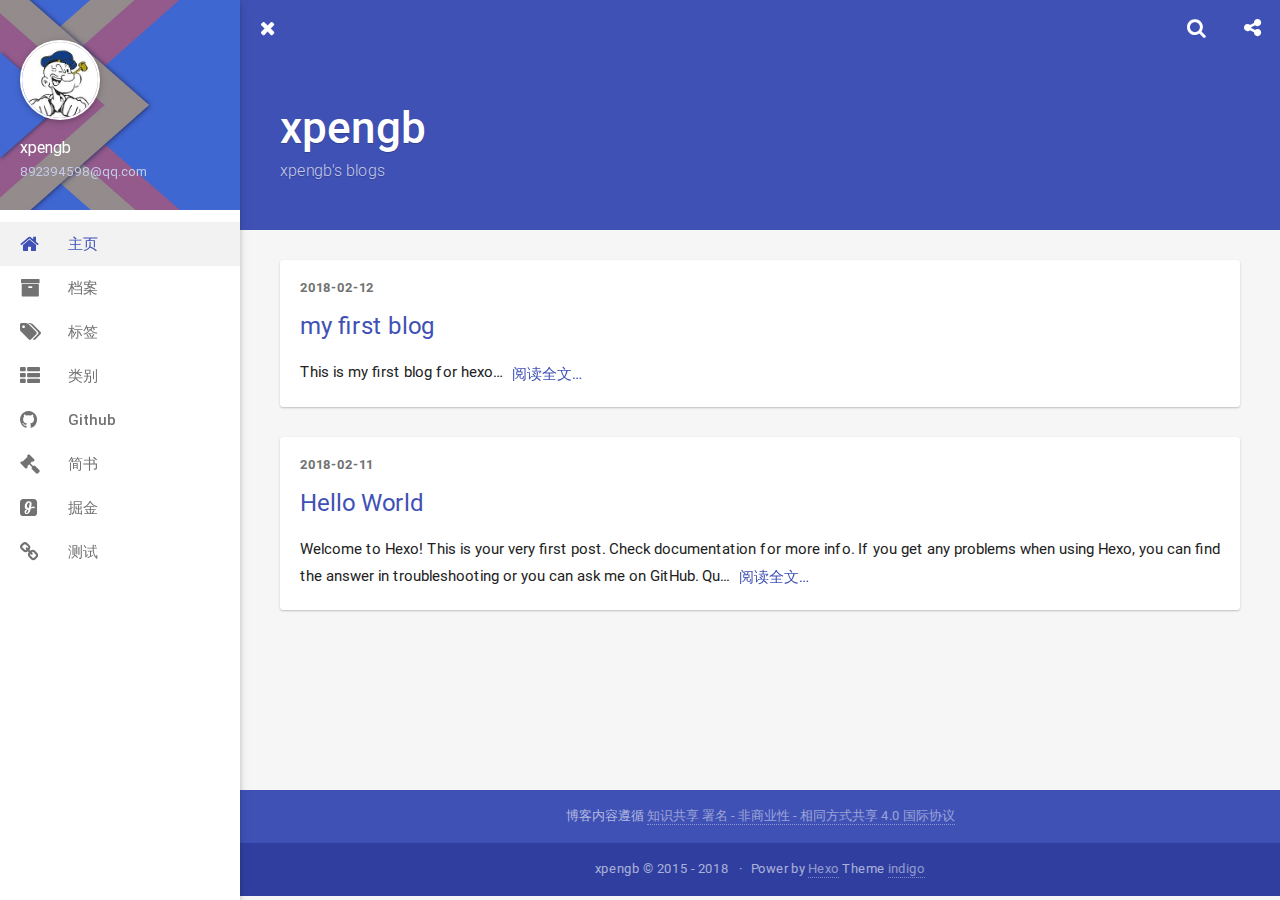
==== commit 7450fc57: "Site updated: 2018-02-12 16:09:11" ====
--- a/index.html
+++ b/index.html
@@ -15,6 +15,8 @@
     
     <title>xpengb | xpengb&#39;s blogs</title>
     <meta name="viewport" content="width=device-width, initial-scale=1, maximum-scale=1">
+    
+    <meta name="theme-color" content="#3583ao">
     
     
     <meta name="keywords" content="">
@@ -29,7 +31,7 @@
 <meta name="twitter:title" content="xpengb">
 <meta name="twitter:description" content="xpengb的博客">
     
-    <link rel="shortcut icon" href="/">
+    <link rel="shortcut icon" href="/favicon.ico">
     <link rel="stylesheet" href="/css/style.css?v=1.7.2">
     <script>window.lazyScripts=[]</script>
 
@@ -46,19 +48,75 @@
     <a href="javascript:;" class="header-icon waves-effect waves-circle waves-light" id="menu-off">
         <i class="icon icon-lg icon-close"></i>
     </a>
-    <div class="brand-wrap" style="background-image:url(/)">
+    <div class="brand-wrap" style="background-image:url(/img/brand.jpg)">
       <div class="brand">
         <a href="/" class="avatar waves-effect waves-circle waves-light">
-          <img src="/">
+          <img src="/img/avatar.jpg">
         </a>
         <hgroup class="introduce">
           <h5 class="nickname">xpengb</h5>
-          <a href="mailto:undefined" class="mail">
+          <a href="mailto:892394598@qq.com" title="892394598@qq.com" class="mail">892394598@qq.com</a>
         </hgroup>
       </div>
     </div>
     <div class="scroll-wrap flex-col">
       <ul class="nav">
+        
+            <li class="waves-block waves-effect active">
+              <a href="/"  >
+                <i class="icon icon-lg icon-home"></i>
+                主页
+              </a>
+            </li>
+        
+            <li class="waves-block waves-effect">
+              <a href="/archives"  >
+                <i class="icon icon-lg icon-archives"></i>
+                档案
+              </a>
+            </li>
+        
+            <li class="waves-block waves-effect">
+              <a href="/tags"  >
+                <i class="icon icon-lg icon-tags"></i>
+                标签
+              </a>
+            </li>
+        
+            <li class="waves-block waves-effect">
+              <a href="/categories"  >
+                <i class="icon icon-lg icon-th-list"></i>
+                类别
+              </a>
+            </li>
+        
+            <li class="waves-block waves-effect">
+              <a href="https://github.com/xpengb" target="_blank" >
+                <i class="icon icon-lg icon-github"></i>
+                Github
+              </a>
+            </li>
+        
+            <li class="waves-block waves-effect">
+              <a href="https://www.jianshu.com/u/1c521c19bd3f" target="_blank" >
+                <i class="icon icon-lg icon-gavel"></i>
+                简书
+              </a>
+            </li>
+        
+            <li class="waves-block waves-effect">
+              <a href="https://juejin.im/user/574fe2a4e4fd690054c778b2" target="_blank" >
+                <i class="icon icon-lg icon-glide"></i>
+                掘金
+              </a>
+            </li>
+        
+            <li class="waves-block waves-effect">
+              <a href="/custom"  >
+                <i class="icon icon-lg icon-link"></i>
+                测试
+              </a>
+            </li>
         
       </ul>
     </div>
@@ -73,6 +131,20 @@
         </a>
         <div class="flex-col header-title ellipsis">xpengb</div>
         
+        <div class="search-wrap" id="search-wrap">
+            <a href="javascript:;" class="header-icon waves-effect waves-circle waves-light" id="back">
+                <i class="icon icon-lg icon-chevron-left"></i>
+            </a>
+            <input type="text" id="key" class="search-input" autocomplete="off" placeholder="输入感兴趣的关键字">
+            <a href="javascript:;" class="header-icon waves-effect waves-circle waves-light" id="search">
+                <i class="icon icon-lg icon-search"></i>
+            </a>
+        </div>
+        
+        
+        <a href="javascript:;" class="header-icon waves-effect waves-circle waves-light" id="menuShare">
+            <i class="icon icon-lg icon-share-alt"></i>
+        </a>
         
     </div>
 </header>
@@ -123,7 +195,8 @@
     <div class="post-content" id="post-content" itemprop="postContent">
 
     
-        This is my first blog for h...
+        This is my first blog for hexo…
+
     
 
         <a href="/2018/02/12/my first blog/" class="post-more waves-effect waves-button">
@@ -162,7 +235,8 @@
     <div class="post-content" id="post-content" itemprop="postContent">
 
     
-        Welcome to Hexo! This is yo...
+        Welcome to Hexo! This is your very first post. Check documentation for more info. If you get any problems when using Hexo, you can find the answer in troubleshooting or you can ask me on GitHub.
+Qu...
     
 
         <a href="/2018/02/11/hello-world/" class="post-more waves-effect waves-button">
@@ -183,6 +257,15 @@
         <footer class="footer">
     <div class="top">
         
+<p>
+    <span id="busuanzi_container_site_uv" style='display:none'>
+        站点总访客数：<span id="busuanzi_value_site_uv"></span>
+    </span>
+    <span id="busuanzi_container_site_pv" style='display:none'>
+        站点总访问量：<span id="busuanzi_value_site_pv"></span>
+    </span>
+</p>
+
 
         <p>
             
@@ -190,7 +273,7 @@
         </p>
     </div>
     <div class="bottom">
-        <p><span>xpengb &copy; 2018</span>
+        <p><span>xpengb &copy; 2015 - 2018</span>
             <span>
                 
                 Power by <a href="http://hexo.io/" target="_blank">Hexo</a> Theme <a href="https://github.com/yscoder/hexo-theme-indigo" target="_blank">indigo</a>
@@ -204,9 +287,55 @@
 <a href="javascript:;" id="gotop" class="waves-effect waves-circle waves-light"><span class="icon icon-lg icon-chevron-up"></span></a>
 
 
+
+<div class="global-share" id="globalShare">
+    <ul class="reset share-icons">
+      <li>
+        <a class="weibo share-sns" target="_blank" href="http://service.weibo.com/share/share.php?url=http://yoursite.com/&title=xpengb&pic=http://yoursite.com/img/avatar.jpg" data-title="微博">
+          <i class="icon icon-weibo"></i>
+        </a>
+      </li>
+      <li>
+        <a class="weixin share-sns wxFab" href="javascript:;" data-title="微信">
+          <i class="icon icon-weixin"></i>
+        </a>
+      </li>
+      <li>
+        <a class="qq share-sns" target="_blank" href="http://connect.qq.com/widget/shareqq/index.html?url=http://yoursite.com/&title=xpengb&source=xpengb的博客" data-title=" QQ">
+          <i class="icon icon-qq"></i>
+        </a>
+      </li>
+      <li>
+        <a class="facebook share-sns" target="_blank" href="https://www.facebook.com/sharer/sharer.php?u=http://yoursite.com/" data-title=" Facebook">
+          <i class="icon icon-facebook"></i>
+        </a>
+      </li>
+      <li>
+        <a class="twitter share-sns" target="_blank" href="https://twitter.com/intent/tweet?text=xpengb&url=http://yoursite.com/&via=http://yoursite.com" data-title=" Twitter">
+          <i class="icon icon-twitter"></i>
+        </a>
+      </li>
+      <li>
+        <a class="google share-sns" target="_blank" href="https://plus.google.com/share?url=http://yoursite.com/" data-title=" Google+">
+          <i class="icon icon-google-plus"></i>
+        </a>
+      </li>
+    </ul>
+ </div>
+
+
+<div class="page-modal wx-share" id="wxShare">
+    <a class="close" href="javascript:;"><i class="icon icon-close"></i></a>
+    <p>扫一扫，分享到微信</p>
+    <img src="//api.qrserver.com/v1/create-qr-code/?data=http://yoursite.com/" alt="微信分享二维码">
+</div>
+
+
+
+
     <script src="//cdn.bootcss.com/node-waves/0.7.4/waves.min.js"></script>
 <script>
-var BLOG = { ROOT: '/', SHARE: , REWARD: false };
+var BLOG = { ROOT: '/', SHARE: true, REWARD: false };
 
 
 </script>
@@ -214,11 +343,50 @@
 <script src="/js/main.min.js?v=1.7.2"></script>
 
 
-
-
-
-
-
+<div class="search-panel" id="search-panel">
+    <ul class="search-result" id="search-result"></ul>
+</div>
+<template id="search-tpl">
+<li class="item">
+    <a href="{path}" class="waves-block waves-effect">
+        <div class="title ellipsis" title="{title}">{title}</div>
+        <div class="flex-row flex-middle">
+            <div class="tags ellipsis">
+                {tags}
+            </div>
+            <time class="flex-col time">{date}</time>
+        </div>
+    </a>
+</li>
+</template>
+
+<script src="/js/search.min.js?v=1.7.2" async></script>
+
+
+
+
+
+
+<script async src="//dn-lbstatics.qbox.me/busuanzi/2.3/busuanzi.pure.mini.js"></script>
+
+
+
+<script>
+(function() {
+    var OriginTitile = document.title, titleTime;
+    document.addEventListener('visibilitychange', function() {
+        if (document.hidden) {
+            document.title = 'xpengb | xpengb's blogs';
+            clearTimeout(titleTime);
+        } else {
+            document.title = 'xpengb | xpengb's blogs';
+            titleTime = setTimeout(function() {
+                document.title = OriginTitile;
+            },2000);
+        }
+    });
+})();
+</script>
 
 
 
--- a/css/style.css
+++ b/css/style.css
@@ -1,4915 +1,11 @@
-@font-face {
-  font-family: "Roboto";
-  src: local('Roboto Thin'), local('Roboto-Thin'), url("fonts/roboto/Roboto-Thin.woff2") format("woff2"), url("fonts/roboto/Roboto-Thin.woff") format("woff"), url("fonts/roboto/Roboto-Thin.ttf") format("truetype");
-  font-weight: 200;
-}
-@font-face {
-  font-family: "Roboto";
-  src: local('Roboto Light'), local('Roboto-Light'), url("fonts/roboto/Roboto-Light.woff2") format("woff2"), url("fonts/roboto/Roboto-Light.woff") format("woff"), url("fonts/roboto/Roboto-Light.ttf") format("truetype");
-  font-weight: 300;
-}
-@font-face {
-  font-family: "Roboto";
-  src: local('Roboto Regular'), local('Roboto-Regular'), url("fonts/roboto/Roboto-Regular.woff2") format("woff2"), url("fonts/roboto/Roboto-Regular.woff") format("woff"), url("fonts/roboto/Roboto-Regular.ttf") format("truetype");
-  font-weight: 400;
-}
-@font-face {
-  font-family: "Roboto";
-  src: local('Roboto Medium'), local('Roboto-Medium'), url("fonts/roboto/Roboto-Medium.woff2") format("woff2"), url("fonts/roboto/Roboto-Medium.woff") format("woff"), url("fonts/roboto/Roboto-Medium.ttf") format("truetype");
-  font-weight: 500;
-}
-@font-face {
-  font-family: "Roboto";
-  src: local('Roboto Bold'), local('Roboto-Bold'), url("fonts/roboto/Roboto-Bold.woff2") format("woff2"), url("fonts/roboto/Roboto-Bold.woff") format("woff"), url("fonts/roboto/Roboto-Bold.ttf") format("truetype");
-  font-weight: 700;
-}
-/*!
+@font-face{font-family:"Roboto";src:local('Roboto Thin'),local('Roboto-Thin'),url("fonts/roboto/Roboto-Thin.woff2") format("woff2"),url("fonts/roboto/Roboto-Thin.woff") format("woff"),url("fonts/roboto/Roboto-Thin.ttf") format("truetype");font-weight:200}@font-face{font-family:"Roboto";src:local('Roboto Light'),local('Roboto-Light'),url("fonts/roboto/Roboto-Light.woff2") format("woff2"),url("fonts/roboto/Roboto-Light.woff") format("woff"),url("fonts/roboto/Roboto-Light.ttf") format("truetype");font-weight:300}@font-face{font-family:"Roboto";src:local('Roboto Regular'),local('Roboto-Regular'),url("fonts/roboto/Roboto-Regular.woff2") format("woff2"),url("fonts/roboto/Roboto-Regular.woff") format("woff"),url("fonts/roboto/Roboto-Regular.ttf") format("truetype");font-weight:400}@font-face{font-family:"Roboto";src:local('Roboto Medium'),local('Roboto-Medium'),url("fonts/roboto/Roboto-Medium.woff2") format("woff2"),url("fonts/roboto/Roboto-Medium.woff") format("woff"),url("fonts/roboto/Roboto-Medium.ttf") format("truetype");font-weight:500}@font-face{font-family:"Roboto";src:local('Roboto Bold'),local('Roboto-Bold'),url("fonts/roboto/Roboto-Bold.woff2") format("woff2"),url("fonts/roboto/Roboto-Bold.woff") format("woff"),url("fonts/roboto/Roboto-Bold.ttf") format("truetype");font-weight:700}/*!
  *  Font Awesome 4.6.3 by @davegandy - http://fontawesome.io - @fontawesome
  *  License - http://fontawesome.io/license (Font: SIL OFL 1.1, CSS: MIT License)
- */
-/* FONT PATH
- * -------------------------- */
-@font-face {
-  font-family: 'FontAwesome';
-  src: url('fonts/fontawesome/fontawesome-webfont.woff2') format('woff2'), url('fonts/fontawesome/fontawesome-webfont.woff') format('woff'), url('fonts/fontawesome/fontawesome-webfont.ttf') format('truetype');
-  font-weight: normal;
-  font-style: normal;
-}
-.icon {
-  display: inline-block;
-  font-family: 'FontAwesome';
-  font-size: 1em;
-  text-rendering: auto;
-  -webkit-font-smoothing: antialiased;
-  -moz-osx-font-smoothing: grayscale;
-}
-.icon-lg {
-  font-size: 1.33333333em;
-  line-height: 0.75em;
-  vertical-align: -15%;
-}
-.icon-2x {
-  font-size: 2em;
-}
-.icon-3x {
-  font-size: 3em;
-}
-.icon-4x {
-  font-size: 4em;
-}
-.icon-5x {
-  font-size: 5em;
-}
-.icon-pl {
-  padding-left: 5px;
-}
-.icon-pr {
-  padding-right: 5px;
-}
-/* Font Awesome uses the Unicode Private Use Area (PUA) to ensure screen
-   readers do not read off random characters that represent icons */
-.icon-glass:before {
-  content: "\f000";
-}
-.icon-music:before {
-  content: "\f001";
-}
-.icon-search:before {
-  content: "\f002";
-}
-.icon-envelope-o:before {
-  content: "\f003";
-}
-.icon-heart:before {
-  content: "\f004";
-}
-.icon-star:before {
-  content: "\f005";
-}
-.icon-star-o:before {
-  content: "\f006";
-}
-.icon-user:before {
-  content: "\f007";
-}
-.icon-film:before {
-  content: "\f008";
-}
-.icon-th-large:before {
-  content: "\f009";
-}
-.icon-th:before {
-  content: "\f00a";
-}
-.icon-th-list:before {
-  content: "\f00b";
-}
-.icon-check:before {
-  content: "\f00c";
-}
-.icon-remove:before,
-.icon-close:before,
-.icon-times:before {
-  content: "\f00d";
-}
-.icon-search-plus:before {
-  content: "\f00e";
-}
-.icon-search-minus:before {
-  content: "\f010";
-}
-.icon-power-off:before {
-  content: "\f011";
-}
-.icon-signal:before {
-  content: "\f012";
-}
-.icon-gear:before,
-.icon-cog:before {
-  content: "\f013";
-}
-.icon-trash-o:before {
-  content: "\f014";
-}
-.icon-home:before {
-  content: "\f015";
-}
-.icon-file-o:before {
-  content: "\f016";
-}
-.icon-clock-o:before {
-  content: "\f017";
-}
-.icon-road:before {
-  content: "\f018";
-}
-.icon-download:before {
-  content: "\f019";
-}
-.icon-arrow-circle-o-down:before {
-  content: "\f01a";
-}
-.icon-arrow-circle-o-up:before {
-  content: "\f01b";
-}
-.icon-inbox:before {
-  content: "\f01c";
-}
-.icon-play-circle-o:before {
-  content: "\f01d";
-}
-.icon-rotate-right:before,
-.icon-repeat:before {
-  content: "\f01e";
-}
-.icon-refresh:before {
-  content: "\f021";
-}
-.icon-list-alt:before {
-  content: "\f022";
-}
-.icon-lock:before {
-  content: "\f023";
-}
-.icon-flag:before {
-  content: "\f024";
-}
-.icon-headphones:before {
-  content: "\f025";
-}
-.icon-volume-off:before {
-  content: "\f026";
-}
-.icon-volume-down:before {
-  content: "\f027";
-}
-.icon-volume-up:before {
-  content: "\f028";
-}
-.icon-qrcode:before {
-  content: "\f029";
-}
-.icon-barcode:before {
-  content: "\f02a";
-}
-.icon-tag:before {
-  content: "\f02b";
-}
-.icon-tags:before {
-  content: "\f02c";
-}
-.icon-book:before {
-  content: "\f02d";
-}
-.icon-bookmark:before {
-  content: "\f02e";
-}
-.icon-print:before {
-  content: "\f02f";
-}
-.icon-camera:before {
-  content: "\f030";
-}
-.icon-font:before {
-  content: "\f031";
-}
-.icon-bold:before {
-  content: "\f032";
-}
-.icon-italic:before {
-  content: "\f033";
-}
-.icon-text-height:before {
-  content: "\f034";
-}
-.icon-text-width:before {
-  content: "\f035";
-}
-.icon-align-left:before {
-  content: "\f036";
-}
-.icon-align-center:before {
-  content: "\f037";
-}
-.icon-align-right:before {
-  content: "\f038";
-}
-.icon-align-justify:before {
-  content: "\f039";
-}
-.icon-list:before {
-  content: "\f03a";
-}
-.icon-dedent:before,
-.icon-outdent:before {
-  content: "\f03b";
-}
-.icon-indent:before {
-  content: "\f03c";
-}
-.icon-video-camera:before {
-  content: "\f03d";
-}
-.icon-photo:before,
-.icon-image:before,
-.icon-picture-o:before {
-  content: "\f03e";
-}
-.icon-pencil:before {
-  content: "\f040";
-}
-.icon-map-marker:before {
-  content: "\f041";
-}
-.icon-adjust:before {
-  content: "\f042";
-}
-.icon-tint:before {
-  content: "\f043";
-}
-.icon-edit:before,
-.icon-pencil-square-o:before {
-  content: "\f044";
-}
-.icon-share-square-o:before {
-  content: "\f045";
-}
-.icon-check-square-o:before {
-  content: "\f046";
-}
-.icon-arrows:before {
-  content: "\f047";
-}
-.icon-step-backward:before {
-  content: "\f048";
-}
-.icon-fast-backward:before {
-  content: "\f049";
-}
-.icon-backward:before {
-  content: "\f04a";
-}
-.icon-play:before {
-  content: "\f04b";
-}
-.icon-pause:before {
-  content: "\f04c";
-}
-.icon-stop:before {
-  content: "\f04d";
-}
-.icon-forward:before {
-  content: "\f04e";
-}
-.icon-fast-forward:before {
-  content: "\f050";
-}
-.icon-step-forward:before {
-  content: "\f051";
-}
-.icon-eject:before {
-  content: "\f052";
-}
-.icon-chevron-left:before {
-  content: "\f053";
-}
-.icon-chevron-right:before {
-  content: "\f054";
-}
-.icon-plus-circle:before {
-  content: "\f055";
-}
-.icon-minus-circle:before {
-  content: "\f056";
-}
-.icon-times-circle:before {
-  content: "\f057";
-}
-.icon-check-circle:before {
-  content: "\f058";
-}
-.icon-question-circle:before {
-  content: "\f059";
-}
-.icon-info-circle:before {
-  content: "\f05a";
-}
-.icon-crosshairs:before {
-  content: "\f05b";
-}
-.icon-times-circle-o:before {
-  content: "\f05c";
-}
-.icon-check-circle-o:before {
-  content: "\f05d";
-}
-.icon-ban:before {
-  content: "\f05e";
-}
-.icon-arrow-left:before {
-  content: "\f060";
-}
-.icon-arrow-right:before {
-  content: "\f061";
-}
-.icon-arrow-up:before {
-  content: "\f062";
-}
-.icon-arrow-down:before {
-  content: "\f063";
-}
-.icon-mail-forward:before,
-.icon-share:before {
-  content: "\f064";
-}
-.icon-expand:before {
-  content: "\f065";
-}
-.icon-compress:before {
-  content: "\f066";
-}
-.icon-plus:before {
-  content: "\f067";
-}
-.icon-minus:before {
-  content: "\f068";
-}
-.icon-asterisk:before {
-  content: "\f069";
-}
-.icon-exclamation-circle:before {
-  content: "\f06a";
-}
-.icon-gift:before {
-  content: "\f06b";
-}
-.icon-leaf:before {
-  content: "\f06c";
-}
-.icon-fire:before {
-  content: "\f06d";
-}
-.icon-eye:before {
-  content: "\f06e";
-}
-.icon-eye-slash:before {
-  content: "\f070";
-}
-.icon-warning:before,
-.icon-exclamation-triangle:before {
-  content: "\f071";
-}
-.icon-plane:before {
-  content: "\f072";
-}
-.icon-calendar:before {
-  content: "\f073";
-}
-.icon-random:before {
-  content: "\f074";
-}
-.icon-comment:before {
-  content: "\f075";
-}
-.icon-magnet:before {
-  content: "\f076";
-}
-.icon-chevron-up:before {
-  content: "\f077";
-}
-.icon-chevron-down:before {
-  content: "\f078";
-}
-.icon-retweet:before {
-  content: "\f079";
-}
-.icon-shopping-cart:before {
-  content: "\f07a";
-}
-.icon-folder:before {
-  content: "\f07b";
-}
-.icon-folder-open:before {
-  content: "\f07c";
-}
-.icon-arrows-v:before {
-  content: "\f07d";
-}
-.icon-arrows-h:before {
-  content: "\f07e";
-}
-.icon-bar-chart-o:before,
-.icon-bar-chart:before {
-  content: "\f080";
-}
-.icon-twitter-square:before {
-  content: "\f081";
-}
-.icon-facebook-square:before {
-  content: "\f082";
-}
-.icon-camera-retro:before {
-  content: "\f083";
-}
-.icon-key:before {
-  content: "\f084";
-}
-.icon-gears:before,
-.icon-cogs:before {
-  content: "\f085";
-}
-.icon-comments:before {
-  content: "\f086";
-}
-.icon-thumbs-o-up:before {
-  content: "\f087";
-}
-.icon-thumbs-o-down:before {
-  content: "\f088";
-}
-.icon-star-half:before {
-  content: "\f089";
-}
-.icon-heart-o:before {
-  content: "\f08a";
-}
-.icon-sign-out:before {
-  content: "\f08b";
-}
-.icon-linkedin-square:before {
-  content: "\f08c";
-}
-.icon-thumb-tack:before {
-  content: "\f08d";
-}
-.icon-external-link:before {
-  content: "\f08e";
-}
-.icon-sign-in:before {
-  content: "\f090";
-}
-.icon-trophy:before {
-  content: "\f091";
-}
-.icon-github-square:before {
-  content: "\f092";
-}
-.icon-upload:before {
-  content: "\f093";
-}
-.icon-lemon-o:before {
-  content: "\f094";
-}
-.icon-phone:before {
-  content: "\f095";
-}
-.icon-square-o:before {
-  content: "\f096";
-}
-.icon-bookmark-o:before {
-  content: "\f097";
-}
-.icon-phone-square:before {
-  content: "\f098";
-}
-.icon-twitter:before {
-  content: "\f099";
-}
-.icon-facebook-f:before,
-.icon-facebook:before {
-  content: "\f09a";
-}
-.icon-github:before {
-  content: "\f09b";
-}
-.icon-unlock:before {
-  content: "\f09c";
-}
-.icon-credit-card:before {
-  content: "\f09d";
-}
-.icon-feed:before,
-.icon-rss:before {
-  content: "\f09e";
-}
-.icon-hdd-o:before {
-  content: "\f0a0";
-}
-.icon-bullhorn:before {
-  content: "\f0a1";
-}
-.icon-bell:before {
-  content: "\f0f3";
-}
-.icon-certificate:before {
-  content: "\f0a3";
-}
-.icon-hand-o-right:before {
-  content: "\f0a4";
-}
-.icon-hand-o-left:before {
-  content: "\f0a5";
-}
-.icon-hand-o-up:before {
-  content: "\f0a6";
-}
-.icon-hand-o-down:before {
-  content: "\f0a7";
-}
-.icon-arrow-circle-left:before {
-  content: "\f0a8";
-}
-.icon-arrow-circle-right:before {
-  content: "\f0a9";
-}
-.icon-arrow-circle-up:before {
-  content: "\f0aa";
-}
-.icon-arrow-circle-down:before {
-  content: "\f0ab";
-}
-.icon-globe:before {
-  content: "\f0ac";
-}
-.icon-wrench:before {
-  content: "\f0ad";
-}
-.icon-tasks:before {
-  content: "\f0ae";
-}
-.icon-filter:before {
-  content: "\f0b0";
-}
-.icon-briefcase:before {
-  content: "\f0b1";
-}
-.icon-arrows-alt:before {
-  content: "\f0b2";
-}
-.icon-group:before,
-.icon-users:before {
-  content: "\f0c0";
-}
-.icon-chain:before,
-.icon-link:before {
-  content: "\f0c1";
-}
-.icon-cloud:before {
-  content: "\f0c2";
-}
-.icon-flask:before {
-  content: "\f0c3";
-}
-.icon-cut:before,
-.icon-scissors:before {
-  content: "\f0c4";
-}
-.icon-copy:before,
-.icon-files-o:before {
-  content: "\f0c5";
-}
-.icon-paperclip:before {
-  content: "\f0c6";
-}
-.icon-save:before,
-.icon-floppy-o:before {
-  content: "\f0c7";
-}
-.icon-square:before {
-  content: "\f0c8";
-}
-.icon-navicon:before,
-.icon-reorder:before,
-.icon-bars:before {
-  content: "\f0c9";
-}
-.icon-list-ul:before {
-  content: "\f0ca";
-}
-.icon-list-ol:before {
-  content: "\f0cb";
-}
-.icon-strikethrough:before {
-  content: "\f0cc";
-}
-.icon-underline:before {
-  content: "\f0cd";
-}
-.icon-table:before {
-  content: "\f0ce";
-}
-.icon-magic:before {
-  content: "\f0d0";
-}
-.icon-truck:before {
-  content: "\f0d1";
-}
-.icon-pinterest:before {
-  content: "\f0d2";
-}
-.icon-pinterest-square:before {
-  content: "\f0d3";
-}
-.icon-google-plus-square:before {
-  content: "\f0d4";
-}
-.icon-google-plus:before {
-  content: "\f0d5";
-}
-.icon-money:before {
-  content: "\f0d6";
-}
-.icon-caret-down:before {
-  content: "\f0d7";
-}
-.icon-caret-up:before {
-  content: "\f0d8";
-}
-.icon-caret-left:before {
-  content: "\f0d9";
-}
-.icon-caret-right:before {
-  content: "\f0da";
-}
-.icon-columns:before {
-  content: "\f0db";
-}
-.icon-unsorted:before,
-.icon-sort:before {
-  content: "\f0dc";
-}
-.icon-sort-down:before,
-.icon-sort-desc:before {
-  content: "\f0dd";
-}
-.icon-sort-up:before,
-.icon-sort-asc:before {
-  content: "\f0de";
-}
-.icon-envelope:before {
-  content: "\f0e0";
-}
-.icon-linkedin:before {
-  content: "\f0e1";
-}
-.icon-rotate-left:before,
-.icon-undo:before {
-  content: "\f0e2";
-}
-.icon-legal:before,
-.icon-gavel:before {
-  content: "\f0e3";
-}
-.icon-dashboard:before,
-.icon-tachometer:before {
-  content: "\f0e4";
-}
-.icon-comment-o:before {
-  content: "\f0e5";
-}
-.icon-comments-o:before {
-  content: "\f0e6";
-}
-.icon-flash:before,
-.icon-bolt:before {
-  content: "\f0e7";
-}
-.icon-sitemap:before {
-  content: "\f0e8";
-}
-.icon-umbrella:before {
-  content: "\f0e9";
-}
-.icon-paste:before,
-.icon-clipboard:before {
-  content: "\f0ea";
-}
-.icon-lightbulb-o:before {
-  content: "\f0eb";
-}
-.icon-exchange:before {
-  content: "\f0ec";
-}
-.icon-cloud-download:before {
-  content: "\f0ed";
-}
-.icon-cloud-upload:before {
-  content: "\f0ee";
-}
-.icon-user-md:before {
-  content: "\f0f0";
-}
-.icon-stethoscope:before {
-  content: "\f0f1";
-}
-.icon-suitcase:before {
-  content: "\f0f2";
-}
-.icon-bell-o:before {
-  content: "\f0a2";
-}
-.icon-coffee:before {
-  content: "\f0f4";
-}
-.icon-cutlery:before {
-  content: "\f0f5";
-}
-.icon-file-text-o:before {
-  content: "\f0f6";
-}
-.icon-building-o:before {
-  content: "\f0f7";
-}
-.icon-hospital-o:before {
-  content: "\f0f8";
-}
-.icon-ambulance:before {
-  content: "\f0f9";
-}
-.icon-medkit:before {
-  content: "\f0fa";
-}
-.icon-fighter-jet:before {
-  content: "\f0fb";
-}
-.icon-beer:before {
-  content: "\f0fc";
-}
-.icon-h-square:before {
-  content: "\f0fd";
-}
-.icon-plus-square:before {
-  content: "\f0fe";
-}
-.icon-angle-double-left:before {
-  content: "\f100";
-}
-.icon-angle-double-right:before {
-  content: "\f101";
-}
-.icon-angle-double-up:before {
-  content: "\f102";
-}
-.icon-angle-double-down:before {
-  content: "\f103";
-}
-.icon-angle-left:before {
-  content: "\f104";
-}
-.icon-angle-right:before {
-  content: "\f105";
-}
-.icon-angle-up:before {
-  content: "\f106";
-}
-.icon-angle-down:before {
-  content: "\f107";
-}
-.icon-desktop:before {
-  content: "\f108";
-}
-.icon-laptop:before {
-  content: "\f109";
-}
-.icon-tablet:before {
-  content: "\f10a";
-}
-.icon-mobile-phone:before,
-.icon-mobile:before {
-  content: "\f10b";
-}
-.icon-circle-o:before {
-  content: "\f10c";
-}
-.icon-quote-left:before {
-  content: "\f10d";
-}
-.icon-quote-right:before {
-  content: "\f10e";
-}
-.icon-spinner:before {
-  content: "\f110";
-}
-.icon-circle:before {
-  content: "\f111";
-}
-.icon-mail-reply:before,
-.icon-reply:before {
-  content: "\f112";
-}
-.icon-github-alt:before {
-  content: "\f113";
-}
-.icon-folder-o:before {
-  content: "\f114";
-}
-.icon-folder-open-o:before {
-  content: "\f115";
-}
-.icon-smile-o:before {
-  content: "\f118";
-}
-.icon-frown-o:before {
-  content: "\f119";
-}
-.icon-meh-o:before {
-  content: "\f11a";
-}
-.icon-gamepad:before {
-  content: "\f11b";
-}
-.icon-keyboard-o:before {
-  content: "\f11c";
-}
-.icon-flag-o:before {
-  content: "\f11d";
-}
-.icon-flag-checkered:before {
-  content: "\f11e";
-}
-.icon-terminal:before {
-  content: "\f120";
-}
-.icon-code:before {
-  content: "\f121";
-}
-.icon-mail-reply-all:before,
-.icon-reply-all:before {
-  content: "\f122";
-}
-.icon-star-half-empty:before,
-.icon-star-half-full:before,
-.icon-star-half-o:before {
-  content: "\f123";
-}
-.icon-location-arrow:before {
-  content: "\f124";
-}
-.icon-crop:before {
-  content: "\f125";
-}
-.icon-code-fork:before {
-  content: "\f126";
-}
-.icon-unlink:before,
-.icon-chain-broken:before {
-  content: "\f127";
-}
-.icon-question:before {
-  content: "\f128";
-}
-.icon-info:before {
-  content: "\f129";
-}
-.icon-exclamation:before {
-  content: "\f12a";
-}
-.icon-superscript:before {
-  content: "\f12b";
-}
-.icon-subscript:before {
-  content: "\f12c";
-}
-.icon-eraser:before {
-  content: "\f12d";
-}
-.icon-puzzle-piece:before {
-  content: "\f12e";
-}
-.icon-microphone:before {
-  content: "\f130";
-}
-.icon-microphone-slash:before {
-  content: "\f131";
-}
-.icon-shield:before {
-  content: "\f132";
-}
-.icon-calendar-o:before {
-  content: "\f133";
-}
-.icon-fire-extinguisher:before {
-  content: "\f134";
-}
-.icon-rocket:before {
-  content: "\f135";
-}
-.icon-maxcdn:before {
-  content: "\f136";
-}
-.icon-chevron-circle-left:before {
-  content: "\f137";
-}
-.icon-chevron-circle-right:before {
-  content: "\f138";
-}
-.icon-chevron-circle-up:before {
-  content: "\f139";
-}
-.icon-chevron-circle-down:before {
-  content: "\f13a";
-}
-.icon-html5:before {
-  content: "\f13b";
-}
-.icon-css3:before {
-  content: "\f13c";
-}
-.icon-anchor:before {
-  content: "\f13d";
-}
-.icon-unlock-alt:before {
-  content: "\f13e";
-}
-.icon-bullseye:before {
-  content: "\f140";
-}
-.icon-ellipsis-h:before {
-  content: "\f141";
-}
-.icon-ellipsis-v:before {
-  content: "\f142";
-}
-.icon-rss-square:before {
-  content: "\f143";
-}
-.icon-play-circle:before {
-  content: "\f144";
-}
-.icon-ticket:before {
-  content: "\f145";
-}
-.icon-minus-square:before {
-  content: "\f146";
-}
-.icon-minus-square-o:before {
-  content: "\f147";
-}
-.icon-level-up:before {
-  content: "\f148";
-}
-.icon-level-down:before {
-  content: "\f149";
-}
-.icon-check-square:before {
-  content: "\f14a";
-}
-.icon-pencil-square:before {
-  content: "\f14b";
-}
-.icon-external-link-square:before {
-  content: "\f14c";
-}
-.icon-share-square:before {
-  content: "\f14d";
-}
-.icon-compass:before {
-  content: "\f14e";
-}
-.icon-toggle-down:before,
-.icon-caret-square-o-down:before {
-  content: "\f150";
-}
-.icon-toggle-up:before,
-.icon-caret-square-o-up:before {
-  content: "\f151";
-}
-.icon-toggle-right:before,
-.icon-caret-square-o-right:before {
-  content: "\f152";
-}
-.icon-euro:before,
-.icon-eur:before {
-  content: "\f153";
-}
-.icon-gbp:before {
-  content: "\f154";
-}
-.icon-dollar:before,
-.icon-usd:before {
-  content: "\f155";
-}
-.icon-rupee:before,
-.icon-inr:before {
-  content: "\f156";
-}
-.icon-cny:before,
-.icon-rmb:before,
-.icon-yen:before,
-.icon-jpy:before {
-  content: "\f157";
-}
-.icon-ruble:before,
-.icon-rouble:before,
-.icon-rub:before {
-  content: "\f158";
-}
-.icon-won:before,
-.icon-krw:before {
-  content: "\f159";
-}
-.icon-bitcoin:before,
-.icon-btc:before {
-  content: "\f15a";
-}
-.icon-file:before {
-  content: "\f15b";
-}
-.icon-file-text:before {
-  content: "\f15c";
-}
-.icon-sort-alpha-asc:before {
-  content: "\f15d";
-}
-.icon-sort-alpha-desc:before {
-  content: "\f15e";
-}
-.icon-sort-amount-asc:before {
-  content: "\f160";
-}
-.icon-sort-amount-desc:before {
-  content: "\f161";
-}
-.icon-sort-numeric-asc:before {
-  content: "\f162";
-}
-.icon-sort-numeric-desc:before {
-  content: "\f163";
-}
-.icon-thumbs-up:before {
-  content: "\f164";
-}
-.icon-thumbs-down:before {
-  content: "\f165";
-}
-.icon-youtube-square:before {
-  content: "\f166";
-}
-.icon-youtube:before {
-  content: "\f167";
-}
-.icon-xing:before {
-  content: "\f168";
-}
-.icon-xing-square:before {
-  content: "\f169";
-}
-.icon-youtube-play:before {
-  content: "\f16a";
-}
-.icon-dropbox:before {
-  content: "\f16b";
-}
-.icon-stack-overflow:before {
-  content: "\f16c";
-}
-.icon-instagram:before {
-  content: "\f16d";
-}
-.icon-flickr:before {
-  content: "\f16e";
-}
-.icon-adn:before {
-  content: "\f170";
-}
-.icon-bitbucket:before {
-  content: "\f171";
-}
-.icon-bitbucket-square:before {
-  content: "\f172";
-}
-.icon-tumblr:before {
-  content: "\f173";
-}
-.icon-tumblr-square:before {
-  content: "\f174";
-}
-.icon-long-arrow-down:before {
-  content: "\f175";
-}
-.icon-long-arrow-up:before {
-  content: "\f176";
-}
-.icon-long-arrow-left:before {
-  content: "\f177";
-}
-.icon-long-arrow-right:before {
-  content: "\f178";
-}
-.icon-apple:before {
-  content: "\f179";
-}
-.icon-windows:before {
-  content: "\f17a";
-}
-.icon-android:before {
-  content: "\f17b";
-}
-.icon-linux:before {
-  content: "\f17c";
-}
-.icon-dribbble:before {
-  content: "\f17d";
-}
-.icon-skype:before {
-  content: "\f17e";
-}
-.icon-foursquare:before {
-  content: "\f180";
-}
-.icon-trello:before {
-  content: "\f181";
-}
-.icon-female:before {
-  content: "\f182";
-}
-.icon-male:before {
-  content: "\f183";
-}
-.icon-gittip:before,
-.icon-gratipay:before {
-  content: "\f184";
-}
-.icon-sun-o:before {
-  content: "\f185";
-}
-.icon-moon-o:before {
-  content: "\f186";
-}
-.icon-archive:before,
-.icon-archives:before {
-  content: "\f187";
-}
-.icon-bug:before {
-  content: "\f188";
-}
-.icon-vk:before {
-  content: "\f189";
-}
-.icon-weibo:before {
-  content: "\f18a";
-}
-.icon-renren:before {
-  content: "\f18b";
-}
-.icon-pagelines:before {
-  content: "\f18c";
-}
-.icon-stack-exchange:before {
-  content: "\f18d";
-}
-.icon-arrow-circle-o-right:before {
-  content: "\f18e";
-}
-.icon-arrow-circle-o-left:before {
-  content: "\f190";
-}
-.icon-toggle-left:before,
-.icon-caret-square-o-left:before {
-  content: "\f191";
-}
-.icon-dot-circle-o:before {
-  content: "\f192";
-}
-.icon-wheelchair:before {
-  content: "\f193";
-}
-.icon-vimeo-square:before {
-  content: "\f194";
-}
-.icon-turkish-lira:before,
-.icon-try:before {
-  content: "\f195";
-}
-.icon-plus-square-o:before {
-  content: "\f196";
-}
-.icon-space-shuttle:before {
-  content: "\f197";
-}
-.icon-slack:before {
-  content: "\f198";
-}
-.icon-envelope-square:before {
-  content: "\f199";
-}
-.icon-wordpress:before {
-  content: "\f19a";
-}
-.icon-openid:before {
-  content: "\f19b";
-}
-.icon-institution:before,
-.icon-bank:before,
-.icon-university:before {
-  content: "\f19c";
-}
-.icon-mortar-board:before,
-.icon-graduation-cap:before {
-  content: "\f19d";
-}
-.icon-yahoo:before {
-  content: "\f19e";
-}
-.icon-google:before {
-  content: "\f1a0";
-}
-.icon-reddit:before {
-  content: "\f1a1";
-}
-.icon-reddit-square:before {
-  content: "\f1a2";
-}
-.icon-stumbleupon-circle:before {
-  content: "\f1a3";
-}
-.icon-stumbleupon:before {
-  content: "\f1a4";
-}
-.icon-delicious:before {
-  content: "\f1a5";
-}
-.icon-digg:before {
-  content: "\f1a6";
-}
-.icon-pied-piper-pp:before {
-  content: "\f1a7";
-}
-.icon-pied-piper-alt:before {
-  content: "\f1a8";
-}
-.icon-drupal:before {
-  content: "\f1a9";
-}
-.icon-joomla:before {
-  content: "\f1aa";
-}
-.icon-language:before {
-  content: "\f1ab";
-}
-.icon-fax:before {
-  content: "\f1ac";
-}
-.icon-building:before {
-  content: "\f1ad";
-}
-.icon-child:before {
-  content: "\f1ae";
-}
-.icon-paw:before {
-  content: "\f1b0";
-}
-.icon-spoon:before {
-  content: "\f1b1";
-}
-.icon-cube:before {
-  content: "\f1b2";
-}
-.icon-cubes:before {
-  content: "\f1b3";
-}
-.icon-behance:before {
-  content: "\f1b4";
-}
-.icon-behance-square:before {
-  content: "\f1b5";
-}
-.icon-steam:before {
-  content: "\f1b6";
-}
-.icon-steam-square:before {
-  content: "\f1b7";
-}
-.icon-recycle:before {
-  content: "\f1b8";
-}
-.icon-automobile:before,
-.icon-car:before {
-  content: "\f1b9";
-}
-.icon-cab:before,
-.icon-taxi:before {
-  content: "\f1ba";
-}
-.icon-tree:before {
-  content: "\f1bb";
-}
-.icon-spotify:before {
-  content: "\f1bc";
-}
-.icon-deviantart:before {
-  content: "\f1bd";
-}
-.icon-soundcloud:before {
-  content: "\f1be";
-}
-.icon-database:before {
-  content: "\f1c0";
-}
-.icon-file-pdf-o:before {
-  content: "\f1c1";
-}
-.icon-file-word-o:before {
-  content: "\f1c2";
-}
-.icon-file-excel-o:before {
-  content: "\f1c3";
-}
-.icon-file-powerpoint-o:before {
-  content: "\f1c4";
-}
-.icon-file-photo-o:before,
-.icon-file-picture-o:before,
-.icon-file-image-o:before {
-  content: "\f1c5";
-}
-.icon-file-zip-o:before,
-.icon-file-archive-o:before {
-  content: "\f1c6";
-}
-.icon-file-sound-o:before,
-.icon-file-audio-o:before {
-  content: "\f1c7";
-}
-.icon-file-movie-o:before,
-.icon-file-video-o:before {
-  content: "\f1c8";
-}
-.icon-file-code-o:before {
-  content: "\f1c9";
-}
-.icon-vine:before {
-  content: "\f1ca";
-}
-.icon-codepen:before {
-  content: "\f1cb";
-}
-.icon-jsfiddle:before {
-  content: "\f1cc";
-}
-.icon-life-bouy:before,
-.icon-life-buoy:before,
-.icon-life-saver:before,
-.icon-support:before,
-.icon-life-ring:before {
-  content: "\f1cd";
-}
-.icon-circle-o-notch:before {
-  content: "\f1ce";
-}
-.icon-ra:before,
-.icon-resistance:before,
-.icon-rebel:before {
-  content: "\f1d0";
-}
-.icon-ge:before,
-.icon-empire:before {
-  content: "\f1d1";
-}
-.icon-git-square:before {
-  content: "\f1d2";
-}
-.icon-git:before {
-  content: "\f1d3";
-}
-.icon-y-combinator-square:before,
-.icon-yc-square:before,
-.icon-hacker-news:before {
-  content: "\f1d4";
-}
-.icon-tencent-weibo:before {
-  content: "\f1d5";
-}
-.icon-qq:before {
-  content: "\f1d6";
-}
-.icon-wechat:before,
-.icon-weixin:before {
-  content: "\f1d7";
-}
-.icon-send:before,
-.icon-paper-plane:before {
-  content: "\f1d8";
-}
-.icon-send-o:before,
-.icon-paper-plane-o:before {
-  content: "\f1d9";
-}
-.icon-history:before {
-  content: "\f1da";
-}
-.icon-circle-thin:before {
-  content: "\f1db";
-}
-.icon-header:before {
-  content: "\f1dc";
-}
-.icon-paragraph:before {
-  content: "\f1dd";
-}
-.icon-sliders:before {
-  content: "\f1de";
-}
-.icon-share-alt:before {
-  content: "\f1e0";
-}
-.icon-share-alt-square:before {
-  content: "\f1e1";
-}
-.icon-bomb:before {
-  content: "\f1e2";
-}
-.icon-soccer-ball-o:before,
-.icon-futbol-o:before {
-  content: "\f1e3";
-}
-.icon-tty:before {
-  content: "\f1e4";
-}
-.icon-binoculars:before {
-  content: "\f1e5";
-}
-.icon-plug:before {
-  content: "\f1e6";
-}
-.icon-slideshare:before {
-  content: "\f1e7";
-}
-.icon-twitch:before {
-  content: "\f1e8";
-}
-.icon-yelp:before {
-  content: "\f1e9";
-}
-.icon-newspaper-o:before {
-  content: "\f1ea";
-}
-.icon-wifi:before {
-  content: "\f1eb";
-}
-.icon-calculator:before {
-  content: "\f1ec";
-}
-.icon-paypal:before {
-  content: "\f1ed";
-}
-.icon-google-wallet:before {
-  content: "\f1ee";
-}
-.icon-cc-visa:before {
-  content: "\f1f0";
-}
-.icon-cc-mastercard:before {
-  content: "\f1f1";
-}
-.icon-cc-discover:before {
-  content: "\f1f2";
-}
-.icon-cc-amex:before {
-  content: "\f1f3";
-}
-.icon-cc-paypal:before {
-  content: "\f1f4";
-}
-.icon-cc-stripe:before {
-  content: "\f1f5";
-}
-.icon-bell-slash:before {
-  content: "\f1f6";
-}
-.icon-bell-slash-o:before {
-  content: "\f1f7";
-}
-.icon-trash:before {
-  content: "\f1f8";
-}
-.icon-copyright:before {
-  content: "\f1f9";
-}
-.icon-at:before {
-  content: "\f1fa";
-}
-.icon-eyedropper:before {
-  content: "\f1fb";
-}
-.icon-paint-brush:before {
-  content: "\f1fc";
-}
-.icon-birthday-cake:before {
-  content: "\f1fd";
-}
-.icon-area-chart:before {
-  content: "\f1fe";
-}
-.icon-pie-chart:before {
-  content: "\f200";
-}
-.icon-line-chart:before {
-  content: "\f201";
-}
-.icon-lastfm:before {
-  content: "\f202";
-}
-.icon-lastfm-square:before {
-  content: "\f203";
-}
-.icon-toggle-off:before {
-  content: "\f204";
-}
-.icon-toggle-on:before {
-  content: "\f205";
-}
-.icon-bicycle:before {
-  content: "\f206";
-}
-.icon-bus:before {
-  content: "\f207";
-}
-.icon-ioxhost:before {
-  content: "\f208";
-}
-.icon-angellist:before {
-  content: "\f209";
-}
-.icon-cc:before {
-  content: "\f20a";
-}
-.icon-shekel:before,
-.icon-sheqel:before,
-.icon-ils:before {
-  content: "\f20b";
-}
-.icon-meanpath:before {
-  content: "\f20c";
-}
-.icon-buysellads:before {
-  content: "\f20d";
-}
-.icon-connectdevelop:before {
-  content: "\f20e";
-}
-.icon-dashcube:before {
-  content: "\f210";
-}
-.icon-forumbee:before {
-  content: "\f211";
-}
-.icon-leanpub:before {
-  content: "\f212";
-}
-.icon-sellsy:before {
-  content: "\f213";
-}
-.icon-shirtsinbulk:before {
-  content: "\f214";
-}
-.icon-simplybuilt:before {
-  content: "\f215";
-}
-.icon-skyatlas:before {
-  content: "\f216";
-}
-.icon-cart-plus:before {
-  content: "\f217";
-}
-.icon-cart-arrow-down:before {
-  content: "\f218";
-}
-.icon-diamond:before {
-  content: "\f219";
-}
-.icon-ship:before {
-  content: "\f21a";
-}
-.icon-user-secret:before {
-  content: "\f21b";
-}
-.icon-motorcycle:before {
-  content: "\f21c";
-}
-.icon-street-view:before {
-  content: "\f21d";
-}
-.icon-heartbeat:before {
-  content: "\f21e";
-}
-.icon-venus:before {
-  content: "\f221";
-}
-.icon-mars:before {
-  content: "\f222";
-}
-.icon-mercury:before {
-  content: "\f223";
-}
-.icon-intersex:before,
-.icon-transgender:before {
-  content: "\f224";
-}
-.icon-transgender-alt:before {
-  content: "\f225";
-}
-.icon-venus-double:before {
-  content: "\f226";
-}
-.icon-mars-double:before {
-  content: "\f227";
-}
-.icon-venus-mars:before {
-  content: "\f228";
-}
-.icon-mars-stroke:before {
-  content: "\f229";
-}
-.icon-mars-stroke-v:before {
-  content: "\f22a";
-}
-.icon-mars-stroke-h:before {
-  content: "\f22b";
-}
-.icon-neuter:before {
-  content: "\f22c";
-}
-.icon-genderless:before {
-  content: "\f22d";
-}
-.icon-facebook-official:before {
-  content: "\f230";
-}
-.icon-pinterest-p:before {
-  content: "\f231";
-}
-.icon-whatsapp:before {
-  content: "\f232";
-}
-.icon-server:before {
-  content: "\f233";
-}
-.icon-user-plus:before {
-  content: "\f234";
-}
-.icon-user-times:before {
-  content: "\f235";
-}
-.icon-hotel:before,
-.icon-bed:before {
-  content: "\f236";
-}
-.icon-viacoin:before {
-  content: "\f237";
-}
-.icon-train:before {
-  content: "\f238";
-}
-.icon-subway:before {
-  content: "\f239";
-}
-.icon-medium:before {
-  content: "\f23a";
-}
-.icon-yc:before,
-.icon-y-combinator:before {
-  content: "\f23b";
-}
-.icon-optin-monster:before {
-  content: "\f23c";
-}
-.icon-opencart:before {
-  content: "\f23d";
-}
-.icon-expeditedssl:before {
-  content: "\f23e";
-}
-.icon-battery-4:before,
-.icon-battery:before,
-.icon-battery-full:before {
-  content: "\f240";
-}
-.icon-battery-3:before,
-.icon-battery-three-quarters:before {
-  content: "\f241";
-}
-.icon-battery-2:before,
-.icon-battery-half:before {
-  content: "\f242";
-}
-.icon-battery-1:before,
-.icon-battery-quarter:before {
-  content: "\f243";
-}
-.icon-battery-0:before,
-.icon-battery-empty:before {
-  content: "\f244";
-}
-.icon-mouse-pointer:before {
-  content: "\f245";
-}
-.icon-i-cursor:before {
-  content: "\f246";
-}
-.icon-object-group:before {
-  content: "\f247";
-}
-.icon-object-ungroup:before {
-  content: "\f248";
-}
-.icon-sticky-note:before {
-  content: "\f249";
-}
-.icon-sticky-note-o:before {
-  content: "\f24a";
-}
-.icon-cc-jcb:before {
-  content: "\f24b";
-}
-.icon-cc-diners-club:before {
-  content: "\f24c";
-}
-.icon-clone:before {
-  content: "\f24d";
-}
-.icon-balance-scale:before {
-  content: "\f24e";
-}
-.icon-hourglass-o:before {
-  content: "\f250";
-}
-.icon-hourglass-1:before,
-.icon-hourglass-start:before {
-  content: "\f251";
-}
-.icon-hourglass-2:before,
-.icon-hourglass-half:before {
-  content: "\f252";
-}
-.icon-hourglass-3:before,
-.icon-hourglass-end:before {
-  content: "\f253";
-}
-.icon-hourglass:before {
-  content: "\f254";
-}
-.icon-hand-grab-o:before,
-.icon-hand-rock-o:before {
-  content: "\f255";
-}
-.icon-hand-stop-o:before,
-.icon-hand-paper-o:before {
-  content: "\f256";
-}
-.icon-hand-scissors-o:before {
-  content: "\f257";
-}
-.icon-hand-lizard-o:before {
-  content: "\f258";
-}
-.icon-hand-spock-o:before {
-  content: "\f259";
-}
-.icon-hand-pointer-o:before {
-  content: "\f25a";
-}
-.icon-hand-peace-o:before {
-  content: "\f25b";
-}
-.icon-trademark:before {
-  content: "\f25c";
-}
-.icon-registered:before {
-  content: "\f25d";
-}
-.icon-creative-commons:before {
-  content: "\f25e";
-}
-.icon-gg:before {
-  content: "\f260";
-}
-.icon-gg-circle:before {
-  content: "\f261";
-}
-.icon-tripadvisor:before {
-  content: "\f262";
-}
-.icon-odnoklassniki:before {
-  content: "\f263";
-}
-.icon-odnoklassniki-square:before {
-  content: "\f264";
-}
-.icon-get-pocket:before {
-  content: "\f265";
-}
-.icon-wikipedia-w:before {
-  content: "\f266";
-}
-.icon-safari:before {
-  content: "\f267";
-}
-.icon-chrome:before {
-  content: "\f268";
-}
-.icon-firefox:before {
-  content: "\f269";
-}
-.icon-opera:before {
-  content: "\f26a";
-}
-.icon-internet-explorer:before {
-  content: "\f26b";
-}
-.icon-tv:before,
-.icon-television:before {
-  content: "\f26c";
-}
-.icon-contao:before {
-  content: "\f26d";
-}
-.icon-500px:before {
-  content: "\f26e";
-}
-.icon-amazon:before {
-  content: "\f270";
-}
-.icon-calendar-plus-o:before {
-  content: "\f271";
-}
-.icon-calendar-minus-o:before {
-  content: "\f272";
-}
-.icon-calendar-times-o:before {
-  content: "\f273";
-}
-.icon-calendar-check-o:before {
-  content: "\f274";
-}
-.icon-industry:before {
-  content: "\f275";
-}
-.icon-map-pin:before {
-  content: "\f276";
-}
-.icon-map-signs:before {
-  content: "\f277";
-}
-.icon-map-o:before {
-  content: "\f278";
-}
-.icon-map:before {
-  content: "\f279";
-}
-.icon-commenting:before {
-  content: "\f27a";
-}
-.icon-commenting-o:before {
-  content: "\f27b";
-}
-.icon-houzz:before {
-  content: "\f27c";
-}
-.icon-vimeo:before {
-  content: "\f27d";
-}
-.icon-black-tie:before {
-  content: "\f27e";
-}
-.icon-fonticons:before {
-  content: "\f280";
-}
-.icon-reddit-alien:before {
-  content: "\f281";
-}
-.icon-edge:before {
-  content: "\f282";
-}
-.icon-credit-card-alt:before {
-  content: "\f283";
-}
-.icon-codiepie:before {
-  content: "\f284";
-}
-.icon-modx:before {
-  content: "\f285";
-}
-.icon-fort-awesome:before {
-  content: "\f286";
-}
-.icon-usb:before {
-  content: "\f287";
-}
-.icon-product-hunt:before {
-  content: "\f288";
-}
-.icon-mixcloud:before {
-  content: "\f289";
-}
-.icon-scribd:before {
-  content: "\f28a";
-}
-.icon-pause-circle:before {
-  content: "\f28b";
-}
-.icon-pause-circle-o:before {
-  content: "\f28c";
-}
-.icon-stop-circle:before {
-  content: "\f28d";
-}
-.icon-stop-circle-o:before {
-  content: "\f28e";
-}
-.icon-shopping-bag:before {
-  content: "\f290";
-}
-.icon-shopping-basket:before {
-  content: "\f291";
-}
-.icon-hashtag:before {
-  content: "\f292";
-}
-.icon-bluetooth:before {
-  content: "\f293";
-}
-.icon-bluetooth-b:before {
-  content: "\f294";
-}
-.icon-percent:before {
-  content: "\f295";
-}
-.icon-gitlab:before {
-  content: "\f296";
-}
-.icon-wpbeginner:before {
-  content: "\f297";
-}
-.icon-wpforms:before {
-  content: "\f298";
-}
-.icon-envira:before {
-  content: "\f299";
-}
-.icon-universal-access:before {
-  content: "\f29a";
-}
-.icon-wheelchair-alt:before {
-  content: "\f29b";
-}
-.icon-question-circle-o:before {
-  content: "\f29c";
-}
-.icon-blind:before {
-  content: "\f29d";
-}
-.icon-audio-description:before {
-  content: "\f29e";
-}
-.icon-volume-control-phone:before {
-  content: "\f2a0";
-}
-.icon-braille:before {
-  content: "\f2a1";
-}
-.icon-assistive-listening-systems:before {
-  content: "\f2a2";
-}
-.icon-asl-interpreting:before,
-.icon-american-sign-language-interpreting:before {
-  content: "\f2a3";
-}
-.icon-deafness:before,
-.icon-hard-of-hearing:before,
-.icon-deaf:before {
-  content: "\f2a4";
-}
-.icon-glide:before {
-  content: "\f2a5";
-}
-.icon-glide-g:before {
-  content: "\f2a6";
-}
-.icon-signing:before,
-.icon-sign-language:before {
-  content: "\f2a7";
-}
-.icon-low-vision:before {
-  content: "\f2a8";
-}
-.icon-viadeo:before {
-  content: "\f2a9";
-}
-.icon-viadeo-square:before {
-  content: "\f2aa";
-}
-.icon-snapchat:before {
-  content: "\f2ab";
-}
-.icon-snapchat-ghost:before {
-  content: "\f2ac";
-}
-.icon-snapchat-square:before {
-  content: "\f2ad";
-}
-.icon-pied-piper:before {
-  content: "\f2ae";
-}
-.icon-first-order:before {
-  content: "\f2b0";
-}
-.icon-yoast:before {
-  content: "\f2b1";
-}
-.icon-themeisle:before {
-  content: "\f2b2";
-}
-.icon-google-plus-circle:before,
-.icon-google-plus-official:before {
-  content: "\f2b3";
-}
-.icon-fa:before,
-.icon-font-awesome:before {
-  content: "\f2b4";
-}
-.icon-handshake-o:before {
-  content: "\f2b5";
-}
-.icon-envelope-open:before {
-  content: "\f2b6";
-}
-.icon-envelope-open-o:before {
-  content: "\f2b7";
-}
-.icon-linode:before {
-  content: "\f2b8";
-}
-.icon-address-book:before {
-  content: "\f2b9";
-}
-.icon-address-book-o:before {
-  content: "\f2ba";
-}
-.icon-vcard:before,
-.icon-address-card:before {
-  content: "\f2bb";
-}
-.icon-vcard-o:before,
-.icon-address-card-o:before {
-  content: "\f2bc";
-}
-.icon-user-circle:before {
-  content: "\f2bd";
-}
-.icon-user-circle-o:before {
-  content: "\f2be";
-}
-.icon-user-o:before {
-  content: "\f2c0";
-}
-.icon-id-badge:before {
-  content: "\f2c1";
-}
-.icon-drivers-license:before,
-.icon-id-card:before {
-  content: "\f2c2";
-}
-.icon-drivers-license-o:before,
-.icon-id-card-o:before {
-  content: "\f2c3";
-}
-.icon-quora:before {
-  content: "\f2c4";
-}
-.icon-free-code-camp:before {
-  content: "\f2c5";
-}
-.icon-telegram:before {
-  content: "\f2c6";
-}
-.icon-thermometer-4:before,
-.icon-thermometer:before,
-.icon-thermometer-full:before {
-  content: "\f2c7";
-}
-.icon-thermometer-3:before,
-.icon-thermometer-three-quarters:before {
-  content: "\f2c8";
-}
-.icon-thermometer-2:before,
-.icon-thermometer-half:before {
-  content: "\f2c9";
-}
-.icon-thermometer-1:before,
-.icon-thermometer-quarter:before {
-  content: "\f2ca";
-}
-.icon-thermometer-0:before,
-.icon-thermometer-empty:before {
-  content: "\f2cb";
-}
-.icon-shower:before {
-  content: "\f2cc";
-}
-.icon-bathtub:before,
-.icon-s15:before,
-.icon-bath:before {
-  content: "\f2cd";
-}
-.icon-podcast:before {
-  content: "\f2ce";
-}
-.icon-window-maximize:before {
-  content: "\f2d0";
-}
-.icon-window-minimize:before {
-  content: "\f2d1";
-}
-.icon-window-restore:before {
-  content: "\f2d2";
-}
-.icon-times-rectangle:before,
-.icon-window-close:before {
-  content: "\f2d3";
-}
-.icon-times-rectangle-o:before,
-.icon-window-close-o:before {
-  content: "\f2d4";
-}
-.icon-bandcamp:before {
-  content: "\f2d5";
-}
-.icon-grav:before {
-  content: "\f2d6";
-}
-.icon-etsy:before {
-  content: "\f2d7";
-}
-.icon-imdb:before {
-  content: "\f2d8";
-}
-.icon-ravelry:before {
-  content: "\f2d9";
-}
-.icon-eercast:before {
-  content: "\f2da";
-}
-.icon-microchip:before {
-  content: "\f2db";
-}
-.icon-snowflake-o:before {
-  content: "\f2dc";
-}
-.icon-superpowers:before {
-  content: "\f2dd";
-}
-.icon-wpexplorer:before {
-  content: "\f2de";
-}
-.icon-meetup:before {
-  content: "\f2e0";
-}
-*,
-*::before,
-*::after {
-  -webkit-box-sizing: border-box;
-  box-sizing: border-box;
-}
-::-webkit-scrollbar {
-  -webkit-appearance: none;
-  width: 8px;
-  height: 8px;
-}
-::-webkit-scrollbar-track {
-  background-color: inherit;
-}
-::-webkit-scrollbar-thumb {
-  background-color: #b6b6b6;
-  border: 1px solid #fff;
-  border-radius: 10px;
-}
-::-webkit-scrollbar-thumb:hover {
-  background-color: #9d9d9d;
-}
-::-webkit-scrollbar-thumb:active {
-  background-color: #838383;
-}
-::selection {
-  background: #d7dbf0;
-}
-html {
-  background-color: #f6f6f6;
-  color: #212121;
-  font-size: 15px;
-  line-height: 1.5;
-  overflow-x: hidden;
-}
-body {
-  -webkit-tap-highlight-color: rgba(255, 255, 255, 0);
-  -webkit-overflow-scrolling: touch;
-}
-html,
-body {
-  position: relative;
-  min-height: 100%;
-  height: 100%;
-}
-.lock {
-  overflow: hidden;
-  max-height: 100%;
-}
-body,
-input,
-button,
-textarea,
-select,
-option {
-  font: normal 1em Roboto, "Helvetica Neue", Helvetica, Arial, "Microsoft Yahei", sans-serif;
-}
-body,
-h1,
-h2,
-h3,
-h4,
-h5,
-h6,
-p,
-figure,
-pre,
-dl,
-dd,
-blockquote,
-button,
-input {
-  margin: 0;
-}
-input,
-legend,
-input,
-textarea,
-button {
-  padding: 0;
-}
-form,
-fieldset,
-th,
-td {
-  margin: 0;
-  padding: 0;
-}
-ol,
-ul {
-  margin: 12px 0;
-  padding: 0 0 0 32px;
-}
-ol.reset,
-ul.reset {
-  margin: 0;
-  padding: 0;
-  list-style: none;
-}
-ol ol,
-ol ul,
-ul ol,
-ul ul {
-  margin-top: 0;
-  margin-bottom: 0;
-}
-p {
-  margin: 12px 0;
-}
-small {
-  font-size: 75%;
-  line-height: 1;
-}
-main {
-  display: block;
-}
-template {
-  display: none;
-}
-img {
-  max-width: 100%;
-  border: none;
-}
-img,
-input,
-button,
-label {
-  vertical-align: middle;
-}
-i {
-  font-style: normal;
-}
-h1,
-h2,
-h3,
-h4,
-h5,
-h6 {
-  font-weight: 400;
-}
-h1,
-.h1 {
-  font-size: 44px;
-  line-height: 48px;
-}
-h2,
-.h2 {
-  font-size: 34px;
-  line-height: 40px;
-}
-h3,
-.h3 {
-  font-size: 24px;
-  line-height: 32px;
-}
-h4,
-.h4 {
-  font-size: 20px;
-  line-height: 28px;
-}
-h5,
-.h5 {
-  font-size: 16px;
-  line-height: 24px;
-}
-h6,
-.h6 {
-  font-size: 12px;
-  line-height: 20px;
-}
-input[type="button"],
-input[type="submit"],
-input[type="search"],
-input[type="reset"] {
-  cursor: pointer;
-  -webkit-appearance: button;
-}
-input:focus,
-select:focus,
-button:focus,
-textarea:focus {
-  outline: none;
-}
-textarea {
-  resize: none;
-}
-a {
-  background-color: transparent;
-  background-image: none;
-  color: #3f51b5;
-  text-decoration: none;
-  outline: 0;
-}
-a:hover {
-  color: #303f9f;
-  text-decoration: underline;
-}
-hr,
-.hr {
-  border: 0;
-  border-top: 1px solid #dadada;
-  box-sizing: content-box;
-  display: block;
-  height: 0;
-  margin-top: 24px;
-  margin-bottom: 24px;
-}
-.fl {
-  float: left;
-}
-.fr {
-  float: right;
-}
-.tr {
-  text-align: right;
-}
-.tc {
-  text-align: center;
-}
-.clearfix:after {
-  content: "";
-  display: table;
-  clear: both;
-  overflow: hidden;
-}
-.ellipsis {
-  overflow: hidden;
-  text-overflow: ellipsis;
-  white-space: nowrap;
-}
-/* flex布局  */
-.flex-row,
-.flex-column,
-.flex-row-vertical {
-  display: -webkit-box;
-  display: -webkit-flex;
-  display: -ms-flexbox;
-  display: flex;
-}
-.flex-column {
-  -webkit-box-orient: horizontal;
-  -webkit-box-direction: normal;
-  -webkit-flex-direction: row;
-  -ms-flex-direction: row;
-  flex-direction: row;
-}
-.flex-row-vertical {
-  -webkit-box-orient: vertical;
-  -webkit-box-direction: normal;
-  -webkit-flex-direction: column;
-  -ms-flex-direction: column;
-  flex-direction: column;
-}
-/* 多行布局 */
-.flex-row-wrap,
-.flex-column {
-  -webkit-flex-wrap: wrap;
-  -ms-flex-wrap: wrap;
-  flex-wrap: wrap;
-}
-/* 子元素反向排列 */
-.flex-row-reverse {
-  -webkit-box-orient: horizontal;
-  -webkit-box-direction: reverse;
-  -webkit-flex-direction: row-reverse;
-  -ms-flex-direction: row-reverse;
-  flex-direction: row-reverse;
-}
-/* 子元素默认平均分布 */
-.flex-row > * {
-  display: block;
-}
-.flex-col {
-  -webkit-box-flex: 1;
-  -webkit-flex: 1;
-  -ms-flex: 1;
-  flex: 1;
-}
-/* 垂直居中 */
-.flex-middle {
-  -webkit-box-align: center;
-  -webkit-align-items: center;
-  -ms-flex-align: center;
-  align-items: center;
-}
-/* 底部对齐 */
-.flex-bottom {
-  -webkit-box-align: end;
-  -webkit-align-items: flex-end;
-  -ms-flex-align: end;
-  align-items: flex-end;
-}
-/* 沿主轴方向排列方式 */
-.flex-justify-start {
-  -webkit-box-pack: start;
-  -webkit-justify-content: flex-start;
-  -ms-flex-pack: start;
-  justify-content: flex-start;
-}
-.flex-justify-end {
-  -webkit-box-pack: end;
-  -webkit-justify-content: flex-end;
-  -ms-flex-pack: end;
-  justify-content: flex-end;
-}
-.flex-justify-between {
-  -webkit-box-pack: justify;
-  -webkit-justify-content: space-between;
-  -ms-flex-pack: justify;
-  justify-content: space-between;
-}
-/* 沿侧轴方向排列方式 */
-.flex-align-start {
-  -webkit-align-content: flex-start;
-  -ms-flex-line-pack: start;
-  align-content: flex-start;
-}
-.flex-align-end {
-  -webkit-align-content: flex-end;
-  -ms-flex-line-pack: end;
-  align-content: flex-end;
-}
-.flex-align-around {
-  -webkit-align-content: space-around;
-  -ms-flex-line-pack: distribute;
-  align-content: space-around;
-}
-.flex-align-between {
-  -webkit-align-content: space-between;
-  -ms-flex-line-pack: justify;
-  align-content: space-between;
-}
-.flex-col-auto {
-  -webkit-box-flex: 0;
-  -webkit-flex: 0 auto;
-  -ms-flex: 0 auto;
-  flex: 0 auto;
-}
-#loading {
-  position: fixed;
-  top: 0;
-  left: -100%;
-  z-index: 70;
-  width: 100%;
-  height: 3px;
-  background: #ff4081;
-}
-#loading.active {
-  -webkit-animation: loading-anim 1s ease-in-out infinite;
-  animation: loading-anim 1s ease-in-out infinite;
-}
-@-webkit-keyframes loading-anim {
-  to {
-    -webkit-transform: translateX(200%);
-    transform: translateX(200%);
-  }
-}
-@keyframes loading-anim {
-  to {
-    -webkit-transform: translateX(200%);
-    transform: translateX(200%);
-  }
-}
-.fade,
-.fade-scale {
-  opacity: 0;
-}
-.fade.in,
-.fade-scale.in {
-  opacity: 1;
-  -webkit-transform: none;
-  transform: none;
-}
-.fade {
-  -webkit-transition: 0.4s ease-in-out;
-  transition: 0.4s ease-in-out;
-  -webkit-transform: translateY(50px);
-  transform: translateY(50px);
-}
-.fade-scale {
-  -webkit-transition: 0.6s ease-in-out;
-  transition: 0.6s ease-in-out;
-  -webkit-transform: translate(10%, 20%) scale(0.6);
-  transform: translate(10%, 20%) scale(0.6);
-}
-@media screen and (max-width: 480px) {
-  .fade,
-  .fade-scale {
-    opacity: 1;
-    -webkit-transform: none;
-    transform: none;
-  }
-}
-/*!
+ */@font-face{font-family:'FontAwesome';src:url('fonts/fontawesome/fontawesome-webfont.woff2') format('woff2'),url('fonts/fontawesome/fontawesome-webfont.woff') format('woff'),url('fonts/fontawesome/fontawesome-webfont.ttf') format('truetype');font-weight:normal;font-style:normal}.icon{display:inline-block;font-family:'FontAwesome';font-size:1em;text-rendering:auto;-webkit-font-smoothing:antialiased;-moz-osx-font-smoothing:grayscale}.icon-lg{font-size:1.33333333em;line-height:.75em;vertical-align:-15%}.icon-2x{font-size:2em}.icon-3x{font-size:3em}.icon-4x{font-size:4em}.icon-5x{font-size:5em}.icon-pl{padding-left:5px}.icon-pr{padding-right:5px}.icon-glass:before{content:"\f000"}.icon-music:before{content:"\f001"}.icon-search:before{content:"\f002"}.icon-envelope-o:before{content:"\f003"}.icon-heart:before{content:"\f004"}.icon-star:before{content:"\f005"}.icon-star-o:before{content:"\f006"}.icon-user:before{content:"\f007"}.icon-film:before{content:"\f008"}.icon-th-large:before{content:"\f009"}.icon-th:before{content:"\f00a"}.icon-th-list:before{content:"\f00b"}.icon-check:before{content:"\f00c"}.icon-remove:before,.icon-close:before,.icon-times:before{content:"\f00d"}.icon-search-plus:before{content:"\f00e"}.icon-search-minus:before{content:"\f010"}.icon-power-off:before{content:"\f011"}.icon-signal:before{content:"\f012"}.icon-gear:before,.icon-cog:before{content:"\f013"}.icon-trash-o:before{content:"\f014"}.icon-home:before{content:"\f015"}.icon-file-o:before{content:"\f016"}.icon-clock-o:before{content:"\f017"}.icon-road:before{content:"\f018"}.icon-download:before{content:"\f019"}.icon-arrow-circle-o-down:before{content:"\f01a"}.icon-arrow-circle-o-up:before{content:"\f01b"}.icon-inbox:before{content:"\f01c"}.icon-play-circle-o:before{content:"\f01d"}.icon-rotate-right:before,.icon-repeat:before{content:"\f01e"}.icon-refresh:before{content:"\f021"}.icon-list-alt:before{content:"\f022"}.icon-lock:before{content:"\f023"}.icon-flag:before{content:"\f024"}.icon-headphones:before{content:"\f025"}.icon-volume-off:before{content:"\f026"}.icon-volume-down:before{content:"\f027"}.icon-volume-up:before{content:"\f028"}.icon-qrcode:before{content:"\f029"}.icon-barcode:before{content:"\f02a"}.icon-tag:before{content:"\f02b"}.icon-tags:before{content:"\f02c"}.icon-book:before{content:"\f02d"}.icon-bookmark:before{content:"\f02e"}.icon-print:before{content:"\f02f"}.icon-camera:before{content:"\f030"}.icon-font:before{content:"\f031"}.icon-bold:before{content:"\f032"}.icon-italic:before{content:"\f033"}.icon-text-height:before{content:"\f034"}.icon-text-width:before{content:"\f035"}.icon-align-left:before{content:"\f036"}.icon-align-center:before{content:"\f037"}.icon-align-right:before{content:"\f038"}.icon-align-justify:before{content:"\f039"}.icon-list:before{content:"\f03a"}.icon-dedent:before,.icon-outdent:before{content:"\f03b"}.icon-indent:before{content:"\f03c"}.icon-video-camera:before{content:"\f03d"}.icon-photo:before,.icon-image:before,.icon-picture-o:before{content:"\f03e"}.icon-pencil:before{content:"\f040"}.icon-map-marker:before{content:"\f041"}.icon-adjust:before{content:"\f042"}.icon-tint:before{content:"\f043"}.icon-edit:before,.icon-pencil-square-o:before{content:"\f044"}.icon-share-square-o:before{content:"\f045"}.icon-check-square-o:before{content:"\f046"}.icon-arrows:before{content:"\f047"}.icon-step-backward:before{content:"\f048"}.icon-fast-backward:before{content:"\f049"}.icon-backward:before{content:"\f04a"}.icon-play:before{content:"\f04b"}.icon-pause:before{content:"\f04c"}.icon-stop:before{content:"\f04d"}.icon-forward:before{content:"\f04e"}.icon-fast-forward:before{content:"\f050"}.icon-step-forward:before{content:"\f051"}.icon-eject:before{content:"\f052"}.icon-chevron-left:before{content:"\f053"}.icon-chevron-right:before{content:"\f054"}.icon-plus-circle:before{content:"\f055"}.icon-minus-circle:before{content:"\f056"}.icon-times-circle:before{content:"\f057"}.icon-check-circle:before{content:"\f058"}.icon-question-circle:before{content:"\f059"}.icon-info-circle:before{content:"\f05a"}.icon-crosshairs:before{content:"\f05b"}.icon-times-circle-o:before{content:"\f05c"}.icon-check-circle-o:before{content:"\f05d"}.icon-ban:before{content:"\f05e"}.icon-arrow-left:before{content:"\f060"}.icon-arrow-right:before{content:"\f061"}.icon-arrow-up:before{content:"\f062"}.icon-arrow-down:before{content:"\f063"}.icon-mail-forward:before,.icon-share:before{content:"\f064"}.icon-expand:before{content:"\f065"}.icon-compress:before{content:"\f066"}.icon-plus:before{content:"\f067"}.icon-minus:before{content:"\f068"}.icon-asterisk:before{content:"\f069"}.icon-exclamation-circle:before{content:"\f06a"}.icon-gift:before{content:"\f06b"}.icon-leaf:before{content:"\f06c"}.icon-fire:before{content:"\f06d"}.icon-eye:before{content:"\f06e"}.icon-eye-slash:before{content:"\f070"}.icon-warning:before,.icon-exclamation-triangle:before{content:"\f071"}.icon-plane:before{content:"\f072"}.icon-calendar:before{content:"\f073"}.icon-random:before{content:"\f074"}.icon-comment:before{content:"\f075"}.icon-magnet:before{content:"\f076"}.icon-chevron-up:before{content:"\f077"}.icon-chevron-down:before{content:"\f078"}.icon-retweet:before{content:"\f079"}.icon-shopping-cart:before{content:"\f07a"}.icon-folder:before{content:"\f07b"}.icon-folder-open:before{content:"\f07c"}.icon-arrows-v:before{content:"\f07d"}.icon-arrows-h:before{content:"\f07e"}.icon-bar-chart-o:before,.icon-bar-chart:before{content:"\f080"}.icon-twitter-square:before{content:"\f081"}.icon-facebook-square:before{content:"\f082"}.icon-camera-retro:before{content:"\f083"}.icon-key:before{content:"\f084"}.icon-gears:before,.icon-cogs:before{content:"\f085"}.icon-comments:before{content:"\f086"}.icon-thumbs-o-up:before{content:"\f087"}.icon-thumbs-o-down:before{content:"\f088"}.icon-star-half:before{content:"\f089"}.icon-heart-o:before{content:"\f08a"}.icon-sign-out:before{content:"\f08b"}.icon-linkedin-square:before{content:"\f08c"}.icon-thumb-tack:before{content:"\f08d"}.icon-external-link:before{content:"\f08e"}.icon-sign-in:before{content:"\f090"}.icon-trophy:before{content:"\f091"}.icon-github-square:before{content:"\f092"}.icon-upload:before{content:"\f093"}.icon-lemon-o:before{content:"\f094"}.icon-phone:before{content:"\f095"}.icon-square-o:before{content:"\f096"}.icon-bookmark-o:before{content:"\f097"}.icon-phone-square:before{content:"\f098"}.icon-twitter:before{content:"\f099"}.icon-facebook-f:before,.icon-facebook:before{content:"\f09a"}.icon-github:before{content:"\f09b"}.icon-unlock:before{content:"\f09c"}.icon-credit-card:before{content:"\f09d"}.icon-feed:before,.icon-rss:before{content:"\f09e"}.icon-hdd-o:before{content:"\f0a0"}.icon-bullhorn:before{content:"\f0a1"}.icon-bell:before{content:"\f0f3"}.icon-certificate:before{content:"\f0a3"}.icon-hand-o-right:before{content:"\f0a4"}.icon-hand-o-left:before{content:"\f0a5"}.icon-hand-o-up:before{content:"\f0a6"}.icon-hand-o-down:before{content:"\f0a7"}.icon-arrow-circle-left:before{content:"\f0a8"}.icon-arrow-circle-right:before{content:"\f0a9"}.icon-arrow-circle-up:before{content:"\f0aa"}.icon-arrow-circle-down:before{content:"\f0ab"}.icon-globe:before{content:"\f0ac"}.icon-wrench:before{content:"\f0ad"}.icon-tasks:before{content:"\f0ae"}.icon-filter:before{content:"\f0b0"}.icon-briefcase:before{content:"\f0b1"}.icon-arrows-alt:before{content:"\f0b2"}.icon-group:before,.icon-users:before{content:"\f0c0"}.icon-chain:before,.icon-link:before{content:"\f0c1"}.icon-cloud:before{content:"\f0c2"}.icon-flask:before{content:"\f0c3"}.icon-cut:before,.icon-scissors:before{content:"\f0c4"}.icon-copy:before,.icon-files-o:before{content:"\f0c5"}.icon-paperclip:before{content:"\f0c6"}.icon-save:before,.icon-floppy-o:before{content:"\f0c7"}.icon-square:before{content:"\f0c8"}.icon-navicon:before,.icon-reorder:before,.icon-bars:before{content:"\f0c9"}.icon-list-ul:before{content:"\f0ca"}.icon-list-ol:before{content:"\f0cb"}.icon-strikethrough:before{content:"\f0cc"}.icon-underline:before{content:"\f0cd"}.icon-table:before{content:"\f0ce"}.icon-magic:before{content:"\f0d0"}.icon-truck:before{content:"\f0d1"}.icon-pinterest:before{content:"\f0d2"}.icon-pinterest-square:before{content:"\f0d3"}.icon-google-plus-square:before{content:"\f0d4"}.icon-google-plus:before{content:"\f0d5"}.icon-money:before{content:"\f0d6"}.icon-caret-down:before{content:"\f0d7"}.icon-caret-up:before{content:"\f0d8"}.icon-caret-left:before{content:"\f0d9"}.icon-caret-right:before{content:"\f0da"}.icon-columns:before{content:"\f0db"}.icon-unsorted:before,.icon-sort:before{content:"\f0dc"}.icon-sort-down:before,.icon-sort-desc:before{content:"\f0dd"}.icon-sort-up:before,.icon-sort-asc:before{content:"\f0de"}.icon-envelope:before{content:"\f0e0"}.icon-linkedin:before{content:"\f0e1"}.icon-rotate-left:before,.icon-undo:before{content:"\f0e2"}.icon-legal:before,.icon-gavel:before{content:"\f0e3"}.icon-dashboard:before,.icon-tachometer:before{content:"\f0e4"}.icon-comment-o:before{content:"\f0e5"}.icon-comments-o:before{content:"\f0e6"}.icon-flash:before,.icon-bolt:before{content:"\f0e7"}.icon-sitemap:before{content:"\f0e8"}.icon-umbrella:before{content:"\f0e9"}.icon-paste:before,.icon-clipboard:before{content:"\f0ea"}.icon-lightbulb-o:before{content:"\f0eb"}.icon-exchange:before{content:"\f0ec"}.icon-cloud-download:before{content:"\f0ed"}.icon-cloud-upload:before{content:"\f0ee"}.icon-user-md:before{content:"\f0f0"}.icon-stethoscope:before{content:"\f0f1"}.icon-suitcase:before{content:"\f0f2"}.icon-bell-o:before{content:"\f0a2"}.icon-coffee:before{content:"\f0f4"}.icon-cutlery:before{content:"\f0f5"}.icon-file-text-o:before{content:"\f0f6"}.icon-building-o:before{content:"\f0f7"}.icon-hospital-o:before{content:"\f0f8"}.icon-ambulance:before{content:"\f0f9"}.icon-medkit:before{content:"\f0fa"}.icon-fighter-jet:before{content:"\f0fb"}.icon-beer:before{content:"\f0fc"}.icon-h-square:before{content:"\f0fd"}.icon-plus-square:before{content:"\f0fe"}.icon-angle-double-left:before{content:"\f100"}.icon-angle-double-right:before{content:"\f101"}.icon-angle-double-up:before{content:"\f102"}.icon-angle-double-down:before{content:"\f103"}.icon-angle-left:before{content:"\f104"}.icon-angle-right:before{content:"\f105"}.icon-angle-up:before{content:"\f106"}.icon-angle-down:before{content:"\f107"}.icon-desktop:before{content:"\f108"}.icon-laptop:before{content:"\f109"}.icon-tablet:before{content:"\f10a"}.icon-mobile-phone:before,.icon-mobile:before{content:"\f10b"}.icon-circle-o:before{content:"\f10c"}.icon-quote-left:before{content:"\f10d"}.icon-quote-right:before{content:"\f10e"}.icon-spinner:before{content:"\f110"}.icon-circle:before{content:"\f111"}.icon-mail-reply:before,.icon-reply:before{content:"\f112"}.icon-github-alt:before{content:"\f113"}.icon-folder-o:before{content:"\f114"}.icon-folder-open-o:before{content:"\f115"}.icon-smile-o:before{content:"\f118"}.icon-frown-o:before{content:"\f119"}.icon-meh-o:before{content:"\f11a"}.icon-gamepad:before{content:"\f11b"}.icon-keyboard-o:before{content:"\f11c"}.icon-flag-o:before{content:"\f11d"}.icon-flag-checkered:before{content:"\f11e"}.icon-terminal:before{content:"\f120"}.icon-code:before{content:"\f121"}.icon-mail-reply-all:before,.icon-reply-all:before{content:"\f122"}.icon-star-half-empty:before,.icon-star-half-full:before,.icon-star-half-o:before{content:"\f123"}.icon-location-arrow:before{content:"\f124"}.icon-crop:before{content:"\f125"}.icon-code-fork:before{content:"\f126"}.icon-unlink:before,.icon-chain-broken:before{content:"\f127"}.icon-question:before{content:"\f128"}.icon-info:before{content:"\f129"}.icon-exclamation:before{content:"\f12a"}.icon-superscript:before{content:"\f12b"}.icon-subscript:before{content:"\f12c"}.icon-eraser:before{content:"\f12d"}.icon-puzzle-piece:before{content:"\f12e"}.icon-microphone:before{content:"\f130"}.icon-microphone-slash:before{content:"\f131"}.icon-shield:before{content:"\f132"}.icon-calendar-o:before{content:"\f133"}.icon-fire-extinguisher:before{content:"\f134"}.icon-rocket:before{content:"\f135"}.icon-maxcdn:before{content:"\f136"}.icon-chevron-circle-left:before{content:"\f137"}.icon-chevron-circle-right:before{content:"\f138"}.icon-chevron-circle-up:before{content:"\f139"}.icon-chevron-circle-down:before{content:"\f13a"}.icon-html5:before{content:"\f13b"}.icon-css3:before{content:"\f13c"}.icon-anchor:before{content:"\f13d"}.icon-unlock-alt:before{content:"\f13e"}.icon-bullseye:before{content:"\f140"}.icon-ellipsis-h:before{content:"\f141"}.icon-ellipsis-v:before{content:"\f142"}.icon-rss-square:before{content:"\f143"}.icon-play-circle:before{content:"\f144"}.icon-ticket:before{content:"\f145"}.icon-minus-square:before{content:"\f146"}.icon-minus-square-o:before{content:"\f147"}.icon-level-up:before{content:"\f148"}.icon-level-down:before{content:"\f149"}.icon-check-square:before{content:"\f14a"}.icon-pencil-square:before{content:"\f14b"}.icon-external-link-square:before{content:"\f14c"}.icon-share-square:before{content:"\f14d"}.icon-compass:before{content:"\f14e"}.icon-toggle-down:before,.icon-caret-square-o-down:before{content:"\f150"}.icon-toggle-up:before,.icon-caret-square-o-up:before{content:"\f151"}.icon-toggle-right:before,.icon-caret-square-o-right:before{content:"\f152"}.icon-euro:before,.icon-eur:before{content:"\f153"}.icon-gbp:before{content:"\f154"}.icon-dollar:before,.icon-usd:before{content:"\f155"}.icon-rupee:before,.icon-inr:before{content:"\f156"}.icon-cny:before,.icon-rmb:before,.icon-yen:before,.icon-jpy:before{content:"\f157"}.icon-ruble:before,.icon-rouble:before,.icon-rub:before{content:"\f158"}.icon-won:before,.icon-krw:before{content:"\f159"}.icon-bitcoin:before,.icon-btc:before{content:"\f15a"}.icon-file:before{content:"\f15b"}.icon-file-text:before{content:"\f15c"}.icon-sort-alpha-asc:before{content:"\f15d"}.icon-sort-alpha-desc:before{content:"\f15e"}.icon-sort-amount-asc:before{content:"\f160"}.icon-sort-amount-desc:before{content:"\f161"}.icon-sort-numeric-asc:before{content:"\f162"}.icon-sort-numeric-desc:before{content:"\f163"}.icon-thumbs-up:before{content:"\f164"}.icon-thumbs-down:before{content:"\f165"}.icon-youtube-square:before{content:"\f166"}.icon-youtube:before{content:"\f167"}.icon-xing:before{content:"\f168"}.icon-xing-square:before{content:"\f169"}.icon-youtube-play:before{content:"\f16a"}.icon-dropbox:before{content:"\f16b"}.icon-stack-overflow:before{content:"\f16c"}.icon-instagram:before{content:"\f16d"}.icon-flickr:before{content:"\f16e"}.icon-adn:before{content:"\f170"}.icon-bitbucket:before{content:"\f171"}.icon-bitbucket-square:before{content:"\f172"}.icon-tumblr:before{content:"\f173"}.icon-tumblr-square:before{content:"\f174"}.icon-long-arrow-down:before{content:"\f175"}.icon-long-arrow-up:before{content:"\f176"}.icon-long-arrow-left:before{content:"\f177"}.icon-long-arrow-right:before{content:"\f178"}.icon-apple:before{content:"\f179"}.icon-windows:before{content:"\f17a"}.icon-android:before{content:"\f17b"}.icon-linux:before{content:"\f17c"}.icon-dribbble:before{content:"\f17d"}.icon-skype:before{content:"\f17e"}.icon-foursquare:before{content:"\f180"}.icon-trello:before{content:"\f181"}.icon-female:before{content:"\f182"}.icon-male:before{content:"\f183"}.icon-gittip:before,.icon-gratipay:before{content:"\f184"}.icon-sun-o:before{content:"\f185"}.icon-moon-o:before{content:"\f186"}.icon-archive:before,.icon-archives:before{content:"\f187"}.icon-bug:before{content:"\f188"}.icon-vk:before{content:"\f189"}.icon-weibo:before{content:"\f18a"}.icon-renren:before{content:"\f18b"}.icon-pagelines:before{content:"\f18c"}.icon-stack-exchange:before{content:"\f18d"}.icon-arrow-circle-o-right:before{content:"\f18e"}.icon-arrow-circle-o-left:before{content:"\f190"}.icon-toggle-left:before,.icon-caret-square-o-left:before{content:"\f191"}.icon-dot-circle-o:before{content:"\f192"}.icon-wheelchair:before{content:"\f193"}.icon-vimeo-square:before{content:"\f194"}.icon-turkish-lira:before,.icon-try:before{content:"\f195"}.icon-plus-square-o:before{content:"\f196"}.icon-space-shuttle:before{content:"\f197"}.icon-slack:before{content:"\f198"}.icon-envelope-square:before{content:"\f199"}.icon-wordpress:before{content:"\f19a"}.icon-openid:before{content:"\f19b"}.icon-institution:before,.icon-bank:before,.icon-university:before{content:"\f19c"}.icon-mortar-board:before,.icon-graduation-cap:before{content:"\f19d"}.icon-yahoo:before{content:"\f19e"}.icon-google:before{content:"\f1a0"}.icon-reddit:before{content:"\f1a1"}.icon-reddit-square:before{content:"\f1a2"}.icon-stumbleupon-circle:before{content:"\f1a3"}.icon-stumbleupon:before{content:"\f1a4"}.icon-delicious:before{content:"\f1a5"}.icon-digg:before{content:"\f1a6"}.icon-pied-piper-pp:before{content:"\f1a7"}.icon-pied-piper-alt:before{content:"\f1a8"}.icon-drupal:before{content:"\f1a9"}.icon-joomla:before{content:"\f1aa"}.icon-language:before{content:"\f1ab"}.icon-fax:before{content:"\f1ac"}.icon-building:before{content:"\f1ad"}.icon-child:before{content:"\f1ae"}.icon-paw:before{content:"\f1b0"}.icon-spoon:before{content:"\f1b1"}.icon-cube:before{content:"\f1b2"}.icon-cubes:before{content:"\f1b3"}.icon-behance:before{content:"\f1b4"}.icon-behance-square:before{content:"\f1b5"}.icon-steam:before{content:"\f1b6"}.icon-steam-square:before{content:"\f1b7"}.icon-recycle:before{content:"\f1b8"}.icon-automobile:before,.icon-car:before{content:"\f1b9"}.icon-cab:before,.icon-taxi:before{content:"\f1ba"}.icon-tree:before{content:"\f1bb"}.icon-spotify:before{content:"\f1bc"}.icon-deviantart:before{content:"\f1bd"}.icon-soundcloud:before{content:"\f1be"}.icon-database:before{content:"\f1c0"}.icon-file-pdf-o:before{content:"\f1c1"}.icon-file-word-o:before{content:"\f1c2"}.icon-file-excel-o:before{content:"\f1c3"}.icon-file-powerpoint-o:before{content:"\f1c4"}.icon-file-photo-o:before,.icon-file-picture-o:before,.icon-file-image-o:before{content:"\f1c5"}.icon-file-zip-o:before,.icon-file-archive-o:before{content:"\f1c6"}.icon-file-sound-o:before,.icon-file-audio-o:before{content:"\f1c7"}.icon-file-movie-o:before,.icon-file-video-o:before{content:"\f1c8"}.icon-file-code-o:before{content:"\f1c9"}.icon-vine:before{content:"\f1ca"}.icon-codepen:before{content:"\f1cb"}.icon-jsfiddle:before{content:"\f1cc"}.icon-life-bouy:before,.icon-life-buoy:before,.icon-life-saver:before,.icon-support:before,.icon-life-ring:before{content:"\f1cd"}.icon-circle-o-notch:before{content:"\f1ce"}.icon-ra:before,.icon-resistance:before,.icon-rebel:before{content:"\f1d0"}.icon-ge:before,.icon-empire:before{content:"\f1d1"}.icon-git-square:before{content:"\f1d2"}.icon-git:before{content:"\f1d3"}.icon-y-combinator-square:before,.icon-yc-square:before,.icon-hacker-news:before{content:"\f1d4"}.icon-tencent-weibo:before{content:"\f1d5"}.icon-qq:before{content:"\f1d6"}.icon-wechat:before,.icon-weixin:before{content:"\f1d7"}.icon-send:before,.icon-paper-plane:before{content:"\f1d8"}.icon-send-o:before,.icon-paper-plane-o:before{content:"\f1d9"}.icon-history:before{content:"\f1da"}.icon-circle-thin:before{content:"\f1db"}.icon-header:before{content:"\f1dc"}.icon-paragraph:before{content:"\f1dd"}.icon-sliders:before{content:"\f1de"}.icon-share-alt:before{content:"\f1e0"}.icon-share-alt-square:before{content:"\f1e1"}.icon-bomb:before{content:"\f1e2"}.icon-soccer-ball-o:before,.icon-futbol-o:before{content:"\f1e3"}.icon-tty:before{content:"\f1e4"}.icon-binoculars:before{content:"\f1e5"}.icon-plug:before{content:"\f1e6"}.icon-slideshare:before{content:"\f1e7"}.icon-twitch:before{content:"\f1e8"}.icon-yelp:before{content:"\f1e9"}.icon-newspaper-o:before{content:"\f1ea"}.icon-wifi:before{content:"\f1eb"}.icon-calculator:before{content:"\f1ec"}.icon-paypal:before{content:"\f1ed"}.icon-google-wallet:before{content:"\f1ee"}.icon-cc-visa:before{content:"\f1f0"}.icon-cc-mastercard:before{content:"\f1f1"}.icon-cc-discover:before{content:"\f1f2"}.icon-cc-amex:before{content:"\f1f3"}.icon-cc-paypal:before{content:"\f1f4"}.icon-cc-stripe:before{content:"\f1f5"}.icon-bell-slash:before{content:"\f1f6"}.icon-bell-slash-o:before{content:"\f1f7"}.icon-trash:before{content:"\f1f8"}.icon-copyright:before{content:"\f1f9"}.icon-at:before{content:"\f1fa"}.icon-eyedropper:before{content:"\f1fb"}.icon-paint-brush:before{content:"\f1fc"}.icon-birthday-cake:before{content:"\f1fd"}.icon-area-chart:before{content:"\f1fe"}.icon-pie-chart:before{content:"\f200"}.icon-line-chart:before{content:"\f201"}.icon-lastfm:before{content:"\f202"}.icon-lastfm-square:before{content:"\f203"}.icon-toggle-off:before{content:"\f204"}.icon-toggle-on:before{content:"\f205"}.icon-bicycle:before{content:"\f206"}.icon-bus:before{content:"\f207"}.icon-ioxhost:before{content:"\f208"}.icon-angellist:before{content:"\f209"}.icon-cc:before{content:"\f20a"}.icon-shekel:before,.icon-sheqel:before,.icon-ils:before{content:"\f20b"}.icon-meanpath:before{content:"\f20c"}.icon-buysellads:before{content:"\f20d"}.icon-connectdevelop:before{content:"\f20e"}.icon-dashcube:before{content:"\f210"}.icon-forumbee:before{content:"\f211"}.icon-leanpub:before{content:"\f212"}.icon-sellsy:before{content:"\f213"}.icon-shirtsinbulk:before{content:"\f214"}.icon-simplybuilt:before{content:"\f215"}.icon-skyatlas:before{content:"\f216"}.icon-cart-plus:before{content:"\f217"}.icon-cart-arrow-down:before{content:"\f218"}.icon-diamond:before{content:"\f219"}.icon-ship:before{content:"\f21a"}.icon-user-secret:before{content:"\f21b"}.icon-motorcycle:before{content:"\f21c"}.icon-street-view:before{content:"\f21d"}.icon-heartbeat:before{content:"\f21e"}.icon-venus:before{content:"\f221"}.icon-mars:before{content:"\f222"}.icon-mercury:before{content:"\f223"}.icon-intersex:before,.icon-transgender:before{content:"\f224"}.icon-transgender-alt:before{content:"\f225"}.icon-venus-double:before{content:"\f226"}.icon-mars-double:before{content:"\f227"}.icon-venus-mars:before{content:"\f228"}.icon-mars-stroke:before{content:"\f229"}.icon-mars-stroke-v:before{content:"\f22a"}.icon-mars-stroke-h:before{content:"\f22b"}.icon-neuter:before{content:"\f22c"}.icon-genderless:before{content:"\f22d"}.icon-facebook-official:before{content:"\f230"}.icon-pinterest-p:before{content:"\f231"}.icon-whatsapp:before{content:"\f232"}.icon-server:before{content:"\f233"}.icon-user-plus:before{content:"\f234"}.icon-user-times:before{content:"\f235"}.icon-hotel:before,.icon-bed:before{content:"\f236"}.icon-viacoin:before{content:"\f237"}.icon-train:before{content:"\f238"}.icon-subway:before{content:"\f239"}.icon-medium:before{content:"\f23a"}.icon-yc:before,.icon-y-combinator:before{content:"\f23b"}.icon-optin-monster:before{content:"\f23c"}.icon-opencart:before{content:"\f23d"}.icon-expeditedssl:before{content:"\f23e"}.icon-battery-4:before,.icon-battery:before,.icon-battery-full:before{content:"\f240"}.icon-battery-3:before,.icon-battery-three-quarters:before{content:"\f241"}.icon-battery-2:before,.icon-battery-half:before{content:"\f242"}.icon-battery-1:before,.icon-battery-quarter:before{content:"\f243"}.icon-battery-0:before,.icon-battery-empty:before{content:"\f244"}.icon-mouse-pointer:before{content:"\f245"}.icon-i-cursor:before{content:"\f246"}.icon-object-group:before{content:"\f247"}.icon-object-ungroup:before{content:"\f248"}.icon-sticky-note:before{content:"\f249"}.icon-sticky-note-o:before{content:"\f24a"}.icon-cc-jcb:before{content:"\f24b"}.icon-cc-diners-club:before{content:"\f24c"}.icon-clone:before{content:"\f24d"}.icon-balance-scale:before{content:"\f24e"}.icon-hourglass-o:before{content:"\f250"}.icon-hourglass-1:before,.icon-hourglass-start:before{content:"\f251"}.icon-hourglass-2:before,.icon-hourglass-half:before{content:"\f252"}.icon-hourglass-3:before,.icon-hourglass-end:before{content:"\f253"}.icon-hourglass:before{content:"\f254"}.icon-hand-grab-o:before,.icon-hand-rock-o:before{content:"\f255"}.icon-hand-stop-o:before,.icon-hand-paper-o:before{content:"\f256"}.icon-hand-scissors-o:before{content:"\f257"}.icon-hand-lizard-o:before{content:"\f258"}.icon-hand-spock-o:before{content:"\f259"}.icon-hand-pointer-o:before{content:"\f25a"}.icon-hand-peace-o:before{content:"\f25b"}.icon-trademark:before{content:"\f25c"}.icon-registered:before{content:"\f25d"}.icon-creative-commons:before{content:"\f25e"}.icon-gg:before{content:"\f260"}.icon-gg-circle:before{content:"\f261"}.icon-tripadvisor:before{content:"\f262"}.icon-odnoklassniki:before{content:"\f263"}.icon-odnoklassniki-square:before{content:"\f264"}.icon-get-pocket:before{content:"\f265"}.icon-wikipedia-w:before{content:"\f266"}.icon-safari:before{content:"\f267"}.icon-chrome:before{content:"\f268"}.icon-firefox:before{content:"\f269"}.icon-opera:before{content:"\f26a"}.icon-internet-explorer:before{content:"\f26b"}.icon-tv:before,.icon-television:before{content:"\f26c"}.icon-contao:before{content:"\f26d"}.icon-500px:before{content:"\f26e"}.icon-amazon:before{content:"\f270"}.icon-calendar-plus-o:before{content:"\f271"}.icon-calendar-minus-o:before{content:"\f272"}.icon-calendar-times-o:before{content:"\f273"}.icon-calendar-check-o:before{content:"\f274"}.icon-industry:before{content:"\f275"}.icon-map-pin:before{content:"\f276"}.icon-map-signs:before{content:"\f277"}.icon-map-o:before{content:"\f278"}.icon-map:before{content:"\f279"}.icon-commenting:before{content:"\f27a"}.icon-commenting-o:before{content:"\f27b"}.icon-houzz:before{content:"\f27c"}.icon-vimeo:before{content:"\f27d"}.icon-black-tie:before{content:"\f27e"}.icon-fonticons:before{content:"\f280"}.icon-reddit-alien:before{content:"\f281"}.icon-edge:before{content:"\f282"}.icon-credit-card-alt:before{content:"\f283"}.icon-codiepie:before{content:"\f284"}.icon-modx:before{content:"\f285"}.icon-fort-awesome:before{content:"\f286"}.icon-usb:before{content:"\f287"}.icon-product-hunt:before{content:"\f288"}.icon-mixcloud:before{content:"\f289"}.icon-scribd:before{content:"\f28a"}.icon-pause-circle:before{content:"\f28b"}.icon-pause-circle-o:before{content:"\f28c"}.icon-stop-circle:before{content:"\f28d"}.icon-stop-circle-o:before{content:"\f28e"}.icon-shopping-bag:before{content:"\f290"}.icon-shopping-basket:before{content:"\f291"}.icon-hashtag:before{content:"\f292"}.icon-bluetooth:before{content:"\f293"}.icon-bluetooth-b:before{content:"\f294"}.icon-percent:before{content:"\f295"}.icon-gitlab:before{content:"\f296"}.icon-wpbeginner:before{content:"\f297"}.icon-wpforms:before{content:"\f298"}.icon-envira:before{content:"\f299"}.icon-universal-access:before{content:"\f29a"}.icon-wheelchair-alt:before{content:"\f29b"}.icon-question-circle-o:before{content:"\f29c"}.icon-blind:before{content:"\f29d"}.icon-audio-description:before{content:"\f29e"}.icon-volume-control-phone:before{content:"\f2a0"}.icon-braille:before{content:"\f2a1"}.icon-assistive-listening-systems:before{content:"\f2a2"}.icon-asl-interpreting:before,.icon-american-sign-language-interpreting:before{content:"\f2a3"}.icon-deafness:before,.icon-hard-of-hearing:before,.icon-deaf:before{content:"\f2a4"}.icon-glide:before{content:"\f2a5"}.icon-glide-g:before{content:"\f2a6"}.icon-signing:before,.icon-sign-language:before{content:"\f2a7"}.icon-low-vision:before{content:"\f2a8"}.icon-viadeo:before{content:"\f2a9"}.icon-viadeo-square:before{content:"\f2aa"}.icon-snapchat:before{content:"\f2ab"}.icon-snapchat-ghost:before{content:"\f2ac"}.icon-snapchat-square:before{content:"\f2ad"}.icon-pied-piper:before{content:"\f2ae"}.icon-first-order:before{content:"\f2b0"}.icon-yoast:before{content:"\f2b1"}.icon-themeisle:before{content:"\f2b2"}.icon-google-plus-circle:before,.icon-google-plus-official:before{content:"\f2b3"}.icon-fa:before,.icon-font-awesome:before{content:"\f2b4"}.icon-handshake-o:before{content:"\f2b5"}.icon-envelope-open:before{content:"\f2b6"}.icon-envelope-open-o:before{content:"\f2b7"}.icon-linode:before{content:"\f2b8"}.icon-address-book:before{content:"\f2b9"}.icon-address-book-o:before{content:"\f2ba"}.icon-vcard:before,.icon-address-card:before{content:"\f2bb"}.icon-vcard-o:before,.icon-address-card-o:before{content:"\f2bc"}.icon-user-circle:before{content:"\f2bd"}.icon-user-circle-o:before{content:"\f2be"}.icon-user-o:before{content:"\f2c0"}.icon-id-badge:before{content:"\f2c1"}.icon-drivers-license:before,.icon-id-card:before{content:"\f2c2"}.icon-drivers-license-o:before,.icon-id-card-o:before{content:"\f2c3"}.icon-quora:before{content:"\f2c4"}.icon-free-code-camp:before{content:"\f2c5"}.icon-telegram:before{content:"\f2c6"}.icon-thermometer-4:before,.icon-thermometer:before,.icon-thermometer-full:before{content:"\f2c7"}.icon-thermometer-3:before,.icon-thermometer-three-quarters:before{content:"\f2c8"}.icon-thermometer-2:before,.icon-thermometer-half:before{content:"\f2c9"}.icon-thermometer-1:before,.icon-thermometer-quarter:before{content:"\f2ca"}.icon-thermometer-0:before,.icon-thermometer-empty:before{content:"\f2cb"}.icon-shower:before{content:"\f2cc"}.icon-bathtub:before,.icon-s15:before,.icon-bath:before{content:"\f2cd"}.icon-podcast:before{content:"\f2ce"}.icon-window-maximize:before{content:"\f2d0"}.icon-window-minimize:before{content:"\f2d1"}.icon-window-restore:before{content:"\f2d2"}.icon-times-rectangle:before,.icon-window-close:before{content:"\f2d3"}.icon-times-rectangle-o:before,.icon-window-close-o:before{content:"\f2d4"}.icon-bandcamp:before{content:"\f2d5"}.icon-grav:before{content:"\f2d6"}.icon-etsy:before{content:"\f2d7"}.icon-imdb:before{content:"\f2d8"}.icon-ravelry:before{content:"\f2d9"}.icon-eercast:before{content:"\f2da"}.icon-microchip:before{content:"\f2db"}.icon-snowflake-o:before{content:"\f2dc"}.icon-superpowers:before{content:"\f2dd"}.icon-wpexplorer:before{content:"\f2de"}.icon-meetup:before{content:"\f2e0"}*,*::before,*::after{-webkit-box-sizing:border-box;box-sizing:border-box}::-webkit-scrollbar{-webkit-appearance:none;width:8px;height:8px}::-webkit-scrollbar-track{background-color:inherit}::-webkit-scrollbar-thumb{background-color:#b6b6b6;border:1px solid #fff;border-radius:10px}::-webkit-scrollbar-thumb:hover{background-color:#9d9d9d}::-webkit-scrollbar-thumb:active{background-color:#838383}::selection{background:#d7dbf0}html{background-color:#f6f6f6;color:#212121;font-size:15px;line-height:1.5;overflow-x:hidden}body{-webkit-tap-highlight-color:rgba(255,255,255,0);-webkit-overflow-scrolling:touch}html,body{position:relative;min-height:100%;height:100%}.lock{overflow:hidden;max-height:100%}body,input,button,textarea,select,option{font:normal 1em Roboto,"Helvetica Neue",Helvetica,Arial,"Microsoft Yahei",sans-serif}body,h1,h2,h3,h4,h5,h6,p,figure,pre,dl,dd,blockquote,button,input{margin:0}input,legend,input,textarea,button{padding:0}form,fieldset,th,td{margin:0;padding:0}ol,ul{margin:12px 0;padding:0 0 0 32px}ol.reset,ul.reset{margin:0;padding:0;list-style:none}ol ol,ol ul,ul ol,ul ul{margin-top:0;margin-bottom:0}p{margin:12px 0}small{font-size:75%;line-height:1}main{display:block}template{display:none}img{max-width:100%;border:none}img,input,button,label{vertical-align:middle}i{font-style:normal}h1,h2,h3,h4,h5,h6{font-weight:400}h1,.h1{font-size:44px;line-height:48px}h2,.h2{font-size:34px;line-height:40px}h3,.h3{font-size:24px;line-height:32px}h4,.h4{font-size:20px;line-height:28px}h5,.h5{font-size:16px;line-height:24px}h6,.h6{font-size:12px;line-height:20px}input[type="button"],input[type="submit"],input[type="search"],input[type="reset"]{cursor:pointer;-webkit-appearance:button}input:focus,select:focus,button:focus,textarea:focus{outline:none}textarea{resize:none}a{background-color:transparent;background-image:none;color:#3f51b5;text-decoration:none;outline:0}a:hover{color:#303f9f;text-decoration:underline}hr,.hr{border:0;border-top:1px solid #dadada;box-sizing:content-box;display:block;height:0;margin-top:24px;margin-bottom:24px}.fl{float:left}.fr{float:right}.tr{text-align:right}.tc{text-align:center}.clearfix:after{content:"";display:table;clear:both;overflow:hidden}.ellipsis{overflow:hidden;text-overflow:ellipsis;white-space:nowrap}.flex-row,.flex-column,.flex-row-vertical{display:-webkit-box;display:-webkit-flex;display:-ms-flexbox;display:flex}.flex-column{-webkit-box-orient:horizontal;-webkit-box-direction:normal;-webkit-flex-direction:row;-ms-flex-direction:row;flex-direction:row}.flex-row-vertical{-webkit-box-orient:vertical;-webkit-box-direction:normal;-webkit-flex-direction:column;-ms-flex-direction:column;flex-direction:column}.flex-row-wrap,.flex-column{-webkit-flex-wrap:wrap;-ms-flex-wrap:wrap;flex-wrap:wrap}.flex-row-reverse{-webkit-box-orient:horizontal;-webkit-box-direction:reverse;-webkit-flex-direction:row-reverse;-ms-flex-direction:row-reverse;flex-direction:row-reverse}.flex-row>*{display:block}.flex-col{-webkit-box-flex:1;-webkit-flex:1;-ms-flex:1;flex:1}.flex-middle{-webkit-box-align:center;-webkit-align-items:center;-ms-flex-align:center;align-items:center}.flex-bottom{-webkit-box-align:end;-webkit-align-items:flex-end;-ms-flex-align:end;align-items:flex-end}.flex-justify-start{-webkit-box-pack:start;-webkit-justify-content:flex-start;-ms-flex-pack:start;justify-content:flex-start}.flex-justify-end{-webkit-box-pack:end;-webkit-justify-content:flex-end;-ms-flex-pack:end;justify-content:flex-end}.flex-justify-between{-webkit-box-pack:justify;-webkit-justify-content:space-between;-ms-flex-pack:justify;justify-content:space-between}.flex-align-start{-webkit-align-content:flex-start;-ms-flex-line-pack:start;align-content:flex-start}.flex-align-end{-webkit-align-content:flex-end;-ms-flex-line-pack:end;align-content:flex-end}.flex-align-around{-webkit-align-content:space-around;-ms-flex-line-pack:distribute;align-content:space-around}.flex-align-between{-webkit-align-content:space-between;-ms-flex-line-pack:justify;align-content:space-between}.flex-col-auto{-webkit-box-flex:0;-webkit-flex:0 auto;-ms-flex:0 auto;flex:0 auto}#loading{position:fixed;top:0;left:-100%;z-index:70;width:100%;height:3px;background:#ff4081}#loading.active{-webkit-animation:loading-anim 1s ease-in-out infinite;animation:loading-anim 1s ease-in-out infinite}@-webkit-keyframes loading-anim{to{-webkit-transform:translateX(200%);transform:translateX(200%)}}@keyframes loading-anim{to{-webkit-transform:translateX(200%);transform:translateX(200%)}}.fade,.fade-scale{opacity:0}.fade.in,.fade-scale.in{opacity:1;-webkit-transform:none;transform:none}.fade{-webkit-transition:.4s ease-in-out;transition:.4s ease-in-out;-webkit-transform:translateY(50px);transform:translateY(50px)}.fade-scale{-webkit-transition:.6s ease-in-out;transition:.6s ease-in-out;-webkit-transform:translate(10%, 20%) scale(.6);transform:translate(10%, 20%) scale(.6)}@media screen and (max-width:480px){.fade,.fade-scale{opacity:1;-webkit-transform:none;transform:none}}/*!
  * Waves v0.7.4
  * http://fian.my.id/Waves
  *
  * Copyright 2014 Alfiana E. Sibuea and other contributors
  * Released under the MIT license
  * https://github.com/fians/Waves/blob/master/LICENSE
- */
-.waves-effect {
-  position: relative;
-  cursor: pointer;
-  display: inline-block;
-  overflow: hidden;
-  -webkit-user-select: none;
-  -moz-user-select: none;
-  -ms-user-select: none;
-  user-select: none;
-  -webkit-tap-highlight-color: transparent;
-}
-.waves-effect .waves-ripple {
-  position: absolute;
-  border-radius: 50%;
-  width: 100px;
-  height: 100px;
-  margin-top: -50px;
-  margin-left: -50px;
-  opacity: 0;
-  background: rgba(0, 0, 0, 0.2);
-  background: -webkit-radial-gradient(rgba(0, 0, 0, 0.2) 0, rgba(0, 0, 0, 0.3) 40%, rgba(0, 0, 0, 0.4) 50%, rgba(0, 0, 0, 0.5) 60%, rgba(255, 255, 255, 0) 70%);
-  background: radial-gradient(rgba(0, 0, 0, 0.2) 0, rgba(0, 0, 0, 0.3) 40%, rgba(0, 0, 0, 0.4) 50%, rgba(0, 0, 0, 0.5) 60%, rgba(255, 255, 255, 0) 70%);
-  -webkit-transition: all 0.5s ease-out;
-  transition: all 0.5s ease-out;
-  -webkit-transition-property: -webkit-transform, opacity;
-  transition-property: transform, opacity;
-  -webkit-transform: scale(0) translate(0, 0);
-  transform: scale(0) translate(0, 0);
-  pointer-events: none;
-}
-.waves-effect.waves-light .waves-ripple {
-  background: rgba(255, 255, 255, 0.4);
-  background: -webkit-radial-gradient(rgba(255, 255, 255, 0.2) 0, rgba(255, 255, 255, 0.3) 40%, rgba(255, 255, 255, 0.4) 50%, rgba(255, 255, 255, 0.5) 60%, rgba(255, 255, 255, 0) 70%);
-  background: radial-gradient(rgba(255, 255, 255, 0.2) 0, rgba(255, 255, 255, 0.3) 40%, rgba(255, 255, 255, 0.4) 50%, rgba(255, 255, 255, 0.5) 60%, rgba(255, 255, 255, 0) 70%);
-}
-.waves-effect.waves-classic .waves-ripple {
-  background: rgba(0, 0, 0, 0.2);
-}
-.waves-effect.waves-classic.waves-light .waves-ripple {
-  background: rgba(255, 255, 255, 0.4);
-}
-.waves-notransition {
-  -webkit-transition: none !important;
-  transition: none !important;
-}
-.waves-button,
-.waves-circle {
-  -webkit-transform: translateZ(0);
-  transform: translateZ(0);
-}
-.waves-button,
-.waves-button:hover,
-.waves-button:visited,
-.waves-button-input {
-  white-space: nowrap;
-  vertical-align: middle;
-  cursor: pointer;
-  border: none;
-  outline: none;
-  background-color: rgba(0, 0, 0, 0);
-  font-size: 1em;
-  text-align: center;
-  text-decoration: none;
-  z-index: 1;
-}
-.waves-button {
-  padding: 0.85em 1.1em;
-  border-radius: 0.2em;
-}
-.waves-button-input {
-  margin: 0;
-  padding: 0.85em 1.1em;
-}
-.waves-input-wrapper {
-  border-radius: 0.2em;
-  vertical-align: bottom;
-}
-.waves-input-wrapper.waves-button {
-  padding: 0;
-}
-.waves-input-wrapper .waves-button-input {
-  position: relative;
-  top: 0;
-  left: 0;
-  z-index: 1;
-}
-.waves-circle {
-  text-align: center;
-  width: 2.5em;
-  height: 2.5em;
-  line-height: 2.5em;
-  border-radius: 50%;
-}
-.waves-float {
-  -webkit-mask-image: none;
-  box-shadow: 0px 1px 1.5px 1px rgba(0, 0, 0, 0.12);
-  -webkit-transition: all 300ms;
-  transition: all 300ms;
-}
-.waves-float:active {
-  box-shadow: 0px 8px 20px 1px rgba(0, 0, 0, 0.3);
-}
-.waves-block {
-  display: block;
-}
-.container,
-#main {
-  position: relative;
-}
-#menu-off {
-  position: absolute;
-  top: 0;
-  left: 100%;
-  -webkit-transition: 0.4s ease-in-out;
-  transition: 0.4s ease-in-out;
-}
-#menu {
-  position: fixed;
-  top: 0;
-  left: 0;
-  bottom: 0;
-  z-index: 66;
-  width: 240px;
-  min-height: 100%;
-  background: #fff;
-  box-shadow: 0 2px 5px 0 rgba(0, 0, 0, 0.16), 0 2px 10px 0 rgba(0, 0, 0, 0.12);
-  -webkit-transition: 0.4s cubic-bezier(0.18, 0.81, 0.3, 0.89);
-  transition: 0.4s cubic-bezier(0.18, 0.81, 0.3, 0.89);
-  will-change: transform, -webkit-transform;
-}
-#menu.hide {
-  -webkit-transform: translateX(-100%);
-  transform: translateX(-100%);
-}
-#menu.hide #menu-off {
-  -webkit-transform: scale(0);
-  transform: scale(0);
-}
-#menu.hide + #main {
-  padding-left: 0;
-}
-#menu .inner {
-  position: relative;
-  height: 100%;
-}
-#menu .brand-wrap {
-  background-size: 100% 100%;
-}
-#menu .brand {
-  padding: 40px 20px 2em;
-  background: rgba(63, 81, 181, 0.5);
-}
-#menu .avatar {
-  display: block;
-  width: 80px;
-  height: 80px;
-  border: 2px solid #fff;
-  border-radius: 50%;
-  overflow: hidden;
-  box-shadow: 0 2px 5px 0 rgba(0, 0, 0, 0.16), 0 2px 10px 0 rgba(0, 0, 0, 0.12);
-}
-#menu .introduce {
-  margin: 1em 0 0;
-  color: #fff;
-}
-#menu .mail {
-  display: inline-block;
-  padding-top: 4px;
-  color: #c5cae9;
-  font-size: 13px;
-}
-#menu .scroll-wrap {
-  position: relative;
-  overflow-y: auto;
-}
-#menu .nav {
-  margin: 0;
-  padding: 12px 0;
-  height: 300px;
-  min-height: calc(100% - 115px);
-  list-style: none;
-  line-height: 44px;
-}
-#menu .nav li {
-  padding: 0 20px;
-}
-#menu .nav li .icon {
-  position: absolute;
-  top: 0;
-  left: 20px;
-  line-height: inherit;
-}
-#menu .nav li:hover,
-#menu .nav li.active {
-  background: rgba(0, 0, 0, 0.05);
-}
-#menu .nav li:hover a,
-#menu .nav li.active a,
-#menu .nav li:hover .icon,
-#menu .nav li.active .icon {
-  color: #3f51b5;
-}
-#menu .nav a {
-  display: block;
-  padding-left: 48px;
-  height: 44px;
-  line-height: 44px;
-  font-weight: 500;
-  color: #727272;
-  text-decoration: none;
-}
-#main {
-  padding-left: 240px;
-  min-height: 100%;
-  -webkit-transition: 0.4s ease-in-out;
-  transition: 0.4s ease-in-out;
-}
-.body-wrap {
-  padding: 30px 0 40px;
-  min-height: calc(100vh - 340px);
-}
-.container {
-  width: 960px;
-  margin: 0 auto;
-}
-.container:after {
-  content: "";
-  display: table;
-  clear: both;
-}
-.mask {
-  visibility: hidden;
-  position: fixed;
-  top: 0;
-  left: 0;
-  bottom: 0;
-  z-index: 88;
-  width: 100%;
-  height: 100%;
-  background: #000;
-  opacity: 0;
-  pointer-events: none;
-  -webkit-transition: 0.3s ease-in-out;
-  transition: 0.3s ease-in-out;
-}
-.mask.in {
-  visibility: visible;
-  pointer-events: auto;
-  opacity: .3;
-}
-.footer {
-  color: rgba(255, 255, 255, 0.6);
-  background: #303f9f;
-}
-.footer p {
-  margin: 0;
-  line-height: 1.6;
-  font-size: 13px;
-  text-align: center;
-}
-.footer p span:not(:first-child):before {
-  content: "·";
-  padding: 0 .5em;
-}
-.footer p a {
-  border-bottom: 1px dotted rgba(255, 255, 255, 0.5);
-}
-.footer p a:hover {
-  border-bottom: 1px solid rgba(255, 255, 255, 0.7);
-}
-.footer .top {
-  padding: 16px;
-  background: #3f51b5;
-}
-.footer a {
-  color: inherit;
-  opacity: .8;
-}
-.footer a:hover {
-  color: #fff;
-  text-decoration: none;
-}
-.footer .bottom {
-  padding: 16px;
-}
-a[title="站长统计"] {
-  display: none;
-}
-@media screen and (max-width: 1240px) {
-  #menu-off {
-    display: none;
-  }
-  #menu {
-    z-index: 99;
-    box-shadow: none;
-    -webkit-transform: translateX(-100%);
-    transform: translateX(-100%);
-  }
-  #menu.show {
-    -webkit-transform: translateX(0);
-    transform: translateX(0);
-  }
-  #main {
-    padding-left: 0;
-  }
-}
-@media screen and (max-width: 1040px) {
-  .container {
-    width: 100%;
-    padding: 20px 16px;
-  }
-}
-@media screen and (max-width: 760px) {
-  #main {
-    width: 100%;
-    overflow-x: hidden;
-  }
-  #menu .brand {
-    padding-top: 20px;
-    padding-bottom: 1em;
-  }
-  #menu .nav {
-    line-height: 36px;
-  }
-  #menu .nav a {
-    height: 36px;
-    line-height: 36px;
-  }
-  ::-webkit-scrollbar {
-    display: none;
-  }
-}
-.top-header {
-  position: fixed;
-  left: 0;
-  top: 0;
-  width: 100%;
-  color: #fff;
-  height: 56px;
-  background: #3f51b5;
-  -webkit-transition: padding-left 0.6s ease-in-out, background-color 0.3s cubic-bezier(0.4, 0, 0.2, 1), box-shadow 0.15s linear;
-  transition: padding-left 0.6s ease-in-out, background-color 0.3s cubic-bezier(0.4, 0, 0.2, 1), box-shadow 0.15s linear;
-  z-index: 30;
-}
-.top-header.fixed {
-  box-shadow: 0 2px 5px 0 rgba(0, 0, 0, 0.16), 0 2px 10px 0 rgba(0, 0, 0, 0.12);
-}
-.top-header.fixed .header-title {
-  visibility: visible;
-}
-.header-icon {
-  width: 56px;
-  height: 56px;
-  line-height: 56px;
-  text-align: center;
-  color: #fff;
-}
-.header-icon:hover {
-  color: #fff;
-}
-.header-title {
-  visibility: hidden;
-  font-weight: 400;
-  line-height: 56px;
-  font-size: 16px;
-  text-align: center;
-  white-space: nowrap;
-}
-.content-header {
-  min-height: 210px;
-  margin-left: -240px;
-  padding: 104px 16px 48px 256px;
-  color: #fff;
-  background: #3f51b5;
-  text-shadow: 0 1px 1px rgba(0, 0, 0, 0.2);
-}
-.content-header .subtitle {
-  padding-top: 6px;
-  font-weight: 300;
-  color: #c5cae9;
-}
-.content-header .title {
-  font-weight: 500;
-}
-.content-header .article-category-list-link {
-  color: #ff73a3;
-}
-.post-header .title,
-.post-header .subtitle {
-  display: none;
-}
-.tags-header,
-.categories-header {
-  position: relative;
-  z-index: 6;
-  padding-bottom: 0 !important;
-}
-@media screen and (max-width: 1240px) {
-  .header-title {
-    text-align: left;
-  }
-}
-@media screen and (max-width: 760px) {
-  .content-header {
-    margin: 0;
-    min-height: auto;
-    padding: 72px 16px 20px;
-  }
-  .content-header .title {
-    font-size: 24px;
-    line-height: 30px;
-  }
-  .content-header .subtitle {
-    font-size: 14px;
-    line-height: 20px;
-  }
-  .post-header .title {
-    display: block;
-    font-size: 24px;
-    line-height: 1.5;
-  }
-}
-.post-content pre {
-  position: relative;
-  overflow-x: auto;
-  padding: 20px;
-  font-size: 14px;
-  line-height: 22.4px;
-  background: #f5f5f5;
-  color: #4d4d4c;
-}
-.post-content pre code {
-  background: none;
-  color: #4d4d4c;
-}
-.post-content .highlight {
-  position: relative;
-  overflow-x: auto;
-  padding: 20px;
-  font-size: 14px;
-  line-height: 22.4px;
-  background: #f5f5f5;
-}
-.post-content .highlight pre {
-  margin: 0;
-  padding: 0;
-}
-.post-content .highlight .line {
-  height: 22.4px;
-  line-height: 22.4px;
-}
-.post-content .highlight table {
-  margin: 0;
-  width: auto;
-}
-.post-content .highlight td {
-  border: none;
-}
-.post-content .highlight tr,
-.post-content .highlight td {
-  border-collapse: collapse;
-  padding: 0;
-  margin: 0;
-}
-.post-content .highlight figcaption {
-  font-size: 0.85em;
-  color: #8e908c;
-  line-height: 1em;
-  margin-bottom: 1em;
-}
-.post-content .highlight figcaption a {
-  float: right;
-}
-.post-content .highlight .gutter pre {
-  color: #727272;
-  font-size: 0.85em;
-  text-align: right;
-  padding-right: 20px;
-}
-.post-content .gist {
-  background: #f5f5f5;
-}
-.post-content .gist tr,
-.post-content .gist td {
-  height: auto;
-}
-.post-content .gist .gist-file {
-  border: none;
-  font-family: Consolas, Monaco, courier, monospace;
-}
-.post-content .gist .gist-file .highlight {
-  margin: 0;
-  padding: 0;
-  border: none;
-}
-.post-content .gist .gist-data {
-  border: none;
-}
-.post-content .gist .gist-data .line-numbers {
-  color: #727272;
-  font-size: 0.85em;
-  background: none;
-  border: none;
-  padding: 0 20px 0 0;
-}
-.post-content .gist .gist-data .line-data {
-  padding: 0 !important;
-}
-.post-content .gist .gist-meta {
-  background: #f5f5f5;
-  color: #8e908c;
-  font: 0.85em Consolas, Monaco, courier, monospace;
-}
-.post-content .gist .gist-meta a {
-  color: #ff4081;
-  font-weight: normal;
-}
-.post-content .gist .gist-meta a:hover {
-  text-decoration: underline;
-}
-pre .comment {
-  color: #8e908c;
-}
-pre .tag {
-  color: #8e908c;
-}
-pre .variable,
-pre .title,
-pre .type,
-pre .regexp,
-pre .ruby .constant,
-pre .xml .tag .title,
-pre .xml .pi,
-pre .xml .doctype,
-pre .html .doctype,
-pre .selector-pseudo,
-pre .css .id,
-pre .css .class,
-pre .css .pseudo,
-pre .tag .name {
-  color: #c82829;
-}
-pre .class,
-pre .number,
-pre .preprocessor,
-pre .built_in,
-pre .literal,
-pre .params,
-pre .constant {
-  color: #f5871f;
-}
-pre .attribute,
-pre .label,
-pre .ruby .class .title,
-pre .css .rules .attribute,
-pre .tag .attr {
-  color: #718c00;
-}
-pre .string,
-pre .value,
-pre .inheritance,
-pre .header,
-pre .ruby .symbol,
-pre .xml .cdata {
-  color: #4271ae;
-}
-pre .selector-tag,
-pre .css .hexcolor,
-pre .css .tag {
-  color: #3e999f;
-}
-pre .function,
-pre .python .decorator,
-pre .python .title,
-pre .ruby .function .title,
-pre .ruby .title .keyword,
-pre .perl .sub,
-pre .javascript .title,
-pre .coffeescript .title {
-  color: #4271ae;
-}
-pre .selector-id,
-pre .selector-class,
-pre .keyword,
-pre .javascript .function {
-  color: #8959a8;
-}
-@media screen and (max-width: 760px) {
-  .post-content .highlight {
-    margin-left: -16px;
-    margin-right: -16px;
-    padding: 20px 16px;
-  }
-}
-.post-list {
-  padding: 0;
-  margin: 0 -12px;
-  list-style: none;
-}
-.post-list-item {
-  padding: 0 12px;
-  margin-bottom: 30px;
-}
-.post-title {
-  margin: 0 0 16px;
-}
-.post-title-link {
-  color: #3f51b5;
-  position: relative;
-  display: inline-block;
-}
-.post-title-link::after {
-  content: "";
-  position: absolute;
-  width: 100%;
-  height: 2px;
-  bottom: 0;
-  left: 0;
-  background-color: #3f51b5;
-  visibility: hidden;
-  -webkit-transform: scaleX(0);
-  transform: scaleX(0);
-  -webkit-transition: 0.4s ease-in-out;
-  transition: 0.4s ease-in-out;
-}
-.post-title-link:hover {
-  text-decoration: none;
-}
-.post-title-link:hover::after,
-.post-title-link:active::after {
-  visibility: visible;
-  -webkit-transform: scaleX(1);
-  transform: scaleX(1);
-}
-.post-meta {
-  margin: 0 0 10px;
-  line-height: 14px;
-  font-size: 13px;
-  font-weight: bold;
-  color: #727272;
-  overflow: hidden;
-}
-.post-meta > *:not(:first-child):before {
-  content: "·";
-  padding: 0 .5em;
-}
-.article-category-list {
-  position: relative;
-  display: inline;
-  list-style: none;
-  padding: 0;
-}
-.article-category-list * {
-  display: inline;
-}
-.article-category-list ul {
-  padding-left: 0;
-}
-.article-category-list-child:before {
-  content: "›";
-  padding: 0 .3em;
-  font-size: 120%;
-}
-.article-category-list-link {
-  color: #ff4081;
-}
-.article-category-list-link:hover {
-  color: #ff4081;
-}
-.article-tag-list {
-  overflow: hidden;
-  margin: 0;
-  padding: 0;
-  font-size: 13px;
-}
-.article-tag-list-item {
-  display: inline-block;
-  margin: 0 8px 8px 0;
-  border-radius: 2px;
-}
-.article-tag-list-item:nth-child(n+1) {
-  background: #8bc34a;
-}
-.article-tag-list-item:nth-child(n+2) {
-  background: #673ab7;
-}
-.article-tag-list-item:nth-child(n+3) {
-  background: #ff9800;
-}
-.article-tag-list-item:nth-child(n+4) {
-  background: #f44336;
-}
-.article-tag-list-item:nth-child(n+5) {
-  background: #00abc0;
-}
-.article-tag-list-item:nth-child(n+6) {
-  background: #2196f3;
-}
-.article-tag-list-link {
-  display: block;
-  padding: 0 16px;
-  line-height: 28px;
-  color: rgba(255, 255, 255, 0.8);
-  -webkit-transition: 0.2s ease-in-out;
-  transition: 0.2s ease-in-out;
-}
-.article-tag-list-link:hover {
-  color: #fff;
-  box-shadow: 0 4px 8px rgba(0, 0, 0, 0.26);
-}
-.post-more {
-  display: inline-block;
-  padding: 0 6px;
-  font-weight: 500;
-  color: #3f51b5 !important;
-  border: none!important;
-  border-radius: 3px;
-}
-.post-more:hover,
-.post-more:active {
-  background: #eaecf7;
-}
-#page-nav {
-  margin: 30px 0 0;
-  text-align: center;
-}
-#page-nav .inner {
-  display: inline-block;
-}
-#page-nav a,
-#page-nav span {
-  display: inline-block;
-  line-height: 34px;
-  padding: 0 1em;
-  margin: 0 2px;
-  font-size: 14px;
-  color: #727272;
-  border-radius: 3px;
-  overflow: hidden;
-  -webkit-transition: 0.4s ease-in-out;
-  transition: 0.4s ease-in-out;
-}
-#page-nav a:hover,
-#page-nav a:active {
-  color: #3f51b5;
-  background: #dadada;
-}
-#page-nav .current {
-  color: #fff;
-  background: #3f51b5;
-}
-@media screen and (max-width: 760px) {
-  .post-title {
-    font-size: 20px;
-    line-height: 24px;
-  }
-  .post-more {
-    height: 28px;
-    line-height: 28px;
-    font-size: 13px;
-  }
-  .post-list {
-    margin: 0 -16px;
-  }
-  .post-list-item {
-    padding: 0;
-    margin-bottom: 16px;
-  }
-}
-#gotop {
-  position: fixed;
-  right: 16px;
-  bottom: 30px;
-  z-index: 30;
-  width: 56px;
-  height: 56px;
-  line-height: 56px;
-  text-align: center;
-  color: #fff;
-  background: #ff4081;
-  border-radius: 50%;
-  opacity: 0;
-  box-shadow: 0 2px 5px 0 rgba(0, 0, 0, 0.16), 0 2px 10px 0 rgba(0, 0, 0, 0.12);
-  -webkit-transition: 0.4s ease-in-out;
-  transition: 0.4s ease-in-out;
-  -webkit-transform: translateX(200%);
-  transform: translateX(200%);
-}
-#gotop:hover,
-#gotop:active {
-  box-shadow: 0 6px 12px rgba(0, 0, 0, 0.2), 0 4px 15px rgba(0, 0, 0, 0.2);
-}
-#gotop.in {
-  opacity: 1;
-  -webkit-transform: none;
-  transform: none;
-}
-@media screen and (max-width: 760px) {
-  #gotop {
-    width: 40px;
-    height: 40px;
-    line-height: 40px;
-  }
-}
-.share-icons li {
-  display: inline-block;
-}
-.share-icons .icon-square:before {
-  display: inline-block;
-  text-align: center;
-  color: rgba(0, 0, 0, 0);
-  border-radius: .2em;
-}
-.share-icons a {
-  display: inline-block;
-  border-radius: .2em;
-  color: #fff;
-  text-align: center;
-}
-.share-icons a.weibo {
-  background: #E6162D;
-}
-.share-icons a.qq {
-  background: #3D95D5;
-}
-.share-icons a.weixin {
-  background: #2BAD13;
-}
-.share-icons a.facebook {
-  background: #4862A3;
-}
-.share-icons a.twitter {
-  background: #55ACEE;
-}
-.share-icons a.google {
-  background: #db4437;
-}
-.global-share {
-  position: fixed;
-  top: 56px;
-  right: 56px;
-  z-index: 96;
-  width: 260px;
-  padding: 16px  6px;
-  background: #fff;
-  border-radius: 3px;
-  visibility: hidden;
-  box-shadow: 0 2px 5px 0 rgba(0, 0, 0, 0.16), 0 2px 10px 0 rgba(0, 0, 0, 0.12);
-  -webkit-transition: 0.3s ease-in-out;
-  transition: 0.3s ease-in-out;
-  -webkit-transform: scale(0);
-  transform: scale(0);
-  transform-origin: top right;
-  -webkit-transform-origin: top right;
-}
-.global-share:hover,
-.global-share:active {
-  box-shadow: 0 6px 12px rgba(0, 0, 0, 0.2), 0 4px 15px rgba(0, 0, 0, 0.2);
-}
-.global-share.in {
-  visibility: visible;
-  -webkit-transform: none;
-  transform: none;
-}
-.global-share .share-icons {
-  margin: 0 auto;
-}
-.global-share li {
-  width: 80px;
-  text-align: center;
-}
-.global-share a {
-  position: relative;
-  width: 40px;
-  height: 40px;
-  line-height: 40px;
-  margin-bottom: 20px;
-  font-size: 1.33333333em;
-}
-.global-share a:after {
-  position: absolute;
-  bottom: -22px;
-  left: 50%;
-  content: attr(data-title);
-  white-space: nowrap;
-  line-height: 20px;
-  font-size: 12px;
-  color: #3f51b5;
-  -webkit-transform: translateX(-50%);
-  transform: translateX(-50%);
-}
-.page-share-fab {
-  display: block;
-  width: 42px;
-  height: 42px;
-  line-height: 42px;
-  color: #3f51b5;
-  background: #eaecf7;
-  box-shadow: 0 2px 5px 0 rgba(0, 0, 0, 0.16), 0 2px 10px 0 rgba(0, 0, 0, 0.12);
-  -webkit-transition: 0.4s ease-in-out;
-  transition: 0.4s ease-in-out;
-}
-.page-share-fab:hover,
-.page-share-fab:active {
-  box-shadow: 0 6px 12px rgba(0, 0, 0, 0.2), 0 4px 15px rgba(0, 0, 0, 0.2);
-}
-.page-share-wrap {
-  position: absolute;
-  right: 35px;
-  top: -21px;
-  z-index: 2;
-}
-.page-share-wrap .page-share {
-  visibility: hidden;
-}
-.page-share {
-  position: absolute;
-  bottom: 48px;
-  right: 4px;
-  text-align: center;
-  width: 34px;
-}
-.page-share.in {
-  visibility: visible;
-}
-.page-share.in .share-icons a {
-  opacity: 1;
-  -webkit-transform: scale(1);
-  transform: scale(1);
-}
-.page-share .share-icons a {
-  width: 34px;
-  height: 34px;
-  line-height: 34px;
-  font-size: 1.33333em;
-  border-radius: 50%;
-  position: relative;
-  box-shadow: 0 2px 5px 0 rgba(0, 0, 0, 0.16), 0 2px 10px 0 rgba(0, 0, 0, 0.12);
-  -webkit-transition: 0.3s ease-in-out;
-  transition: 0.3s ease-in-out;
-  opacity: 0;
-  -webkit-transform: scale(0);
-  transform: scale(0);
-  -webkit-transform-origin: center bottom;
-  transform-origin: center bottom;
-}
-.page-share .share-icons a:before,
-.page-share .share-icons a:after {
-  position: absolute;
-  visibility: hidden;
-  opacity: 0;
-  pointer-events: none;
-  -webkit-transition: 0.3s ease-in-out;
-  transition: 0.3s ease-in-out;
-}
-.page-share .share-icons a:before {
-  content: attr(data-title);
-  font-size: 12px;
-  color: #fff;
-  white-space: nowrap;
-  line-height: 24px;
-  padding: 0 5px;
-  border-radius: 3px;
-  background: rgba(0, 0, 0, 0.8);
-}
-.page-share .share-icons a:after {
-  content: "";
-  border: 6px solid transparent;
-}
-.page-share .share-icons a:hover:before,
-.page-share .share-icons a:hover:after {
-  visibility: visible;
-  opacity: 1;
-}
-.page-share .share-icons a:before,
-.page-share .share-icons a:after {
-  top: 50%;
-  -webkit-transform: translate(-100%, -50%);
-  transform: translate(-100%, -50%);
-}
-.page-share .share-icons a:before {
-  left: -15px;
-}
-.page-share .share-icons a:after {
-  left: -3px;
-  border-left-color: rgba(0, 0, 0, 0.8);
-}
-.page-share .share-icons a:hover,
-.page-share .share-icons a:active {
-  box-shadow: 0 6px 12px rgba(0, 0, 0, 0.2), 0 4px 15px rgba(0, 0, 0, 0.2);
-}
-.page-share .share-icons a:before {
-  content: '分享到' attr(data-title);
-}
-.page-share .share-icons li {
-  margin-bottom: 10px;
-}
-.wx-share p {
-  margin: 0 0 15px;
-}
-.wx-share img {
-  width: 200px;
-}
-.post-widget {
-  float: right;
-  width: 20%;
-  padding-left: 30px;
-  min-height: 1px;
-}
-.post-widget + .post-article {
-  float: left;
-  width: 80%;
-  padding-right: 30px;
-}
-.post-toc-wrap {
-  position: fixed;
-  overflow-x: hidden;
-  width: 20%;
-}
-.post-toc-wrap.fixed {
-  top: 76px;
-  bottom: 140px;
-  overflow-y: auto;
-}
-.post-toc-wrap ol,
-.post-toc-wrap ul {
-  list-style: none;
-  margin: 0;
-}
-.post-toc-wrap h4 {
-  padding: 0 0 10px 20px;
-  font-size: 15px;
-  font-weight: 600;
-  color: #727272;
-}
-.post-toc-child {
-  padding-left: 10px;
-}
-.post-toc {
-  display: inline-block;
-  padding: 0;
-  font-size: 13px;
-}
-.post-toc > .post-toc-item {
-  position: relative;
-}
-.post-toc-item {
-  font-weight: 400;
-  color: #727272;
-}
-.post-toc-item.active > .post-toc-link {
-  font-weight: 600;
-  color: #3f51b5;
-}
-.post-toc-item.active > .post-toc-link:before {
-  background: rgba(0, 0, 0, 0.06);
-}
-.post-toc-item.active > .post-toc-link:after {
-  border-left: 3px solid #3f51b5;
-}
-.post-toc-link {
-  position: relative;
-  z-index: 2;
-  display: block;
-  padding: 3px 20px;
-  line-height: 1.5rem;
-  color: inherit;
-  word-break: break-all;
-}
-.post-toc-link:hover {
-  opacity: .8;
-}
-.post-toc-link:before,
-.post-toc-link:after {
-  content: "";
-  position: absolute;
-  z-index: 1;
-  top: 0;
-  right: 0;
-  width: 100%;
-  height: 100%;
-}
-.post-toc-shrink {
-  height: 0;
-  overflow-y: hidden;
-}
-.post-toc-expand {
-  height: auto;
-}
-.post-article .post-content {
-  padding-top: 20px;
-}
-.post-card {
-  margin-top: -150px;
-  min-height: 100px;
-  padding: 35px;
-  background: #fff;
-  border-radius: 4px;
-  box-shadow: 0 10px 30px rgba(0, 0, 0, 0.2);
-}
-.post-card .post-meta {
-  margin-top: 8px;
-}
-.post-card-title {
-  font-size: 32px;
-}
-.post-nav {
-  margin-top: 30px;
-  padding: 16px 0 0;
-}
-.post-nav .prev,
-.post-nav .next {
-  width: 47%;
-  background: #f5f5f5;
-}
-.post-nav .next {
-  text-align: right;
-}
-.post-nav-link {
-  display: block;
-  line-height: 2em;
-  font-size: 16px;
-  padding: 10px 16px;
-}
-.post-nav-link .title {
-  position: relative;
-  display: inline-block;
-}
-.post-nav-link .title::after {
-  content: "";
-  position: absolute;
-  width: 100%;
-  height: 2px;
-  bottom: 0;
-  left: 0;
-  background-color: #3f51b5;
-  visibility: hidden;
-  -webkit-transform: scaleX(0);
-  transform: scaleX(0);
-  -webkit-transition: 0.4s ease-in-out;
-  transition: 0.4s ease-in-out;
-}
-.post-nav-link .title:hover {
-  text-decoration: none;
-}
-.post-nav-link .title:hover::after,
-.post-nav-link .title:active::after {
-  visibility: visible;
-  -webkit-transform: scaleX(1);
-  transform: scaleX(1);
-}
-.post-nav-link .icon {
-  vertical-align: -9%;
-}
-.post-nav-link .tips {
-  color: #727272;
-}
-.post-copyright {
-  margin-bottom: 100px;
-  font-size: 14px;
-}
-.post-copyright .content {
-  margin-bottom: 1em;
-  padding: 20px 30px;
-  word-break: break-all;
-  color: #727272;
-  background: #f1f3fa;
-  border-radius: 30px 30px 0;
-}
-.post-copyright footer {
-  float: right;
-}
-.post-copyright footer a {
-  position: relative;
-  display: block;
-  overflow: hidden;
-  padding: 0 16px 0 42px;
-  height: 28px;
-  line-height: 28px;
-  color: #727272;
-  background: #f1f3fa;
-  border-radius: 14px;
-}
-.post-copyright footer img {
-  position: absolute;
-  top: 0;
-  left: 0;
-  width: 28px;
-  height: 28px;
-  border-radius: 50%;
-}
-.post-footer {
-  position: relative;
-  margin: 0 -35px;
-  padding: 20px 35px 0;
-  border-top: 1px solid #ddd;
-}
-.post-content {
-  padding-bottom: 20px;
-  line-height: 1.8;
-}
-.post-content > .highlight,
-.post-content > .image-bubble,
-.post-content > pre {
-  margin-left: -35px;
-  margin-right: -35px;
-}
-.post-content > .highlight,
-.post-content > pre {
-  padding: 20px 35px;
-}
-.post-content .image-bubble {
-  margin-top: 20px;
-  margin-bottom: 20px;
-  text-align: center;
-}
-.post-content .image-caption {
-  display: inline-block;
-  margin-top: 10px;
-  color: #727272;
-}
-.post-content .headerlink {
-  visibility: hidden;
-  margin-left: -1em;
-  padding-right: 5px;
-  color: #c5cae9;
-}
-.post-content .headerlink:before {
-  content: "#";
-}
-.post-content p {
-  word-wrap: break-word;
-}
-.post-content p a,
-.post-content li a {
-  color: #ff4081;
-  border-bottom: 1px dotted #ffa6c4;
-  word-break: break-all;
-}
-.post-content p a:hover,
-.post-content li a:hover,
-.post-content p a:active,
-.post-content li a:active {
-  text-decoration: none;
-  border-bottom-style: solid;
-  opacity: .7;
-}
-.post-content strong {
-  font-weight: 600;
-  color: #3f51b5;
-}
-.post-content strong a {
-  border-color: #ff4081;
-}
-.post-content em {
-  color: #727272;
-}
-.post-content h1 {
-  font-size: 24px;
-}
-.post-content h2 {
-  font-size: 22px;
-}
-.post-content h3 {
-  font-size: 20px;
-}
-.post-content h4 {
-  font-size: 18px;
-}
-.post-content h5 {
-  font-size: 16px;
-}
-.post-content h6 {
-  font-size: 14px;
-}
-.post-content h1,
-.post-content h2,
-.post-content h3,
-.post-content h4,
-.post-content h5 {
-  padding-top: 56px;
-  margin-top: -56px;
-}
-.post-content h1,
-.post-content h2,
-.post-content h3,
-.post-content h4,
-.post-content blockquote,
-.post-content ol,
-.post-content p,
-.post-content pre,
-.post-content table,
-.post-content ul,
-.post-content figure,
-.post-content .video-container {
-  margin-bottom: 20px;
-}
-.post-content .video-container iframe {
-  max-width: 100%;
-}
-.post-content h1,
-.post-content h2,
-.post-content h3,
-.post-content h4,
-.post-content h5,
-.post-content h6 {
-  color: #3f51b5;
-}
-.post-content h1:hover .headerlink,
-.post-content h2:hover .headerlink,
-.post-content h3:hover .headerlink,
-.post-content h4:hover .headerlink,
-.post-content h5:hover .headerlink,
-.post-content h6:hover .headerlink {
-  visibility: visible;
-}
-.post-content blockquote p:first-child,
-.post-content blockquote:first-child,
-.post-content ol:first-child,
-.post-content p:first-child,
-.post-content pre:first-child,
-.post-content table:first-child,
-.post-content ul:first-child,
-.post-content figure:first-child {
-  margin-top: 0;
-}
-.post-content ol,
-.post-content ul {
-  font-size: 14px;
-  line-height: 30px;
-}
-.post-content video,
-.post-content audio {
-  max-width: 100%;
-}
-.post-content blockquote {
-  position: relative;
-  padding: 16px 20px;
-  border-left: 4px solid #3f51b5;
-  color: #6e6e6e;
-  background: #f5f5f5;
-  font-size: 14px;
-  border-radius: 0 2px 2px 0;
-}
-.post-content blockquote p {
-  margin: 0;
-}
-.post-content blockquote footer {
-  margin-top: 10px;
-  text-align: right;
-  font-size: 80%;
-}
-.post-content table {
-  width: 100%;
-  border: 1px solid #dedede;
-  margin: 15px 0;
-  border-collapse: collapse;
-}
-.post-content table tr,
-.post-content table td {
-  height: 35px;
-}
-.post-content table thead tr {
-  background: #f8f8f8;
-}
-.post-content table tbody tr:hover {
-  background: #efefef;
-}
-.post-content table td,
-.post-content table th {
-  border: 1px solid #dedede;
-  padding: 0 10px;
-}
-.post-content figure table {
-  border: none;
-  width: auto;
-  margin: 0;
-}
-.post-content figure table tbody tr:hover {
-  background: none;
-}
-.post-content figure table tbody td {
-  border: none;
-}
-.post-content code,
-.post-content kbd,
-.post-content pre,
-.post-content samp {
-  font-family: Consolas, Monaco, courier, monospace;
-}
-.post-content code,
-.post-content pre {
-  background: #f5f5f5;
-}
-.post-content p code,
-.post-content li code {
-  color: #ff4081;
-  line-height: 1;
-  margin: 0 4px;
-  font-size: 80%;
-  padding: 3px 5px;
-  border: 1px solid #eee;
-  border-radius: 2px;
-  word-wrap: break-word;
-}
-.post-content pre {
-  margin: 24px 0;
-}
-.post-content pre code {
-  border-radius: 0;
-  font-size: inherit;
-  margin: 0;
-  padding: 0;
-}
-.comments {
-  padding: 40px 0 0;
-}
-@media screen and (max-width: 760px) {
-  .post-widget {
-    display: none;
-  }
-  .post-article {
-    float: none;
-    width: 100%!important;
-    padding-right: 0!important;
-  }
-  .post-card {
-    position: relative;
-    margin: -20px -16px 0;
-    border-radius: 0;
-    padding: 16px;
-  }
-  .post-card .post-meta {
-    margin-top: -40px;
-    padding: 20px 12px;
-    background: #fff;
-    box-shadow: 0 1px 4px 0 rgba(0, 0, 0, 0.16);
-    border-radius: 2px;
-  }
-  .post-card-title {
-    display: none;
-  }
-  .post-nav {
-    padding: 0;
-    margin-left: -16px;
-    margin-right: -16px;
-  }
-  .post-nav .prev,
-  .post-nav .next {
-    width: 50%;
-    background: #fff;
-    border-bottom: 1px solid #dadada;
-    box-shadow: 0 2px 5px 0 rgba(0, 0, 0, 0.16), 0 2px 10px 0 rgba(0, 0, 0, 0.12);
-  }
-  .post-nav h4 {
-    font-size: 16px;
-    line-height: 1.5;
-  }
-  .has-jax {
-    font-size: 13px;
-  }
-  .MJXc-display {
-    overflow-x: auto;
-    overflow-y: hidden;
-  }
-  .comments {
-    margin-left: -16px;
-    margin-right: -16px;
-  }
-}
-@media screen and (max-width: 480px) {
-  .has-jax {
-    font-size: 10px;
-  }
-  .post-content .highlight,
-  .post-content .image-bubble,
-  .post-content > pre {
-    margin-left: -16px;
-    margin-right: -16px;
-  }
-  .post-content .highlight,
-  .post-content > pre {
-    padding: 16px;
-  }
-}
-.archive-separator {
-  margin: 35px 0 13px;
-  color: #3f51b5;
-  font-size: 16px;
-  font-weight: bold;
-}
-.archive-separator:first-child {
-  margin-top: 10px;
-}
-.article-card {
-  padding: 16px 20px 0;
-  background: #fff;
-  border-radius: 3px;
-  box-shadow: 0 1px 2px rgba(151, 151, 151, 0.58);
-}
-.article-card .post-content {
-  word-break: break-all;
-}
-.article-card .post-content .highlight,
-.article-card .post-content > pre {
-  margin-left: -20px;
-  margin-right: -20px;
-  padding: 20px;
-}
-.article-card .post-time {
-  line-height: 24px;
-  font-weight: bold;
-}
-.article-card .post-footer {
-  margin: 0 -20px;
-  padding: 12px 20px 8px;
-}
-.archive-article .post-title {
-  font-size: 18px;
-  margin-bottom: 0;
-  padding-bottom: 16px;
-}
-.waterfall {
-  position: relative;
-  margin: 0 -10px -20px;
-  opacity: 0;
-  -webkit-transition: 0.4s ease-in-out;
-  transition: 0.4s ease-in-out;
-  -webkit-transform: translateY(50px);
-  transform: translateY(50px);
-}
-.waterfall.in {
-  opacity: 1;
-  -webkit-transform: none;
-  transform: none;
-}
-.waterfall-item {
-  position: absolute;
-  width: 50%;
-  padding: 0 10px 20px;
-}
-@media screen and (max-width: 760px) {
-  .archive-article {
-    display: block;
-    margin: 0 -16px;
-    padding: 16px 16px 8px;
-    border-bottom: 1px solid #dadada;
-  }
-  .archive-article .post-footer {
-    border-top: none;
-    padding-top: 0;
-    padding-bottom: 0;
-  }
-  .article-card {
-    border-radius: 0;
-  }
-  .archive-separator {
-    margin-top: 16px;
-  }
-  .waterfall {
-    margin: 0;
-    height: auto!important;
-    opacity: 1;
-    -webkit-transform: translateY(0);
-    transform: translateY(0);
-  }
-  .waterfall-item {
-    position: static;
-    width: 100%;
-    padding: 0;
-  }
-}
-@media screen and (max-width: 420px) {
-  .archive-article {
-    padding: 16px 16px 0;
-  }
-}
-.page-header {
-  text-align: center;
-}
-.page-article .card {
-  padding: 20px;
-  background: #fff;
-  border-radius: 3px;
-  box-shadow: 0 1px 2px rgba(151, 151, 151, 0.58);
-}
-.page-article .card > *:last-child {
-  margin-bottom: 0;
-}
-.page-article .card > *:first-child {
-  padding-top: 0;
-  margin-top: 0;
-}
-.page-article .card,
-.page-article .column,
-.page-article .timeline {
-  margin-bottom: 20px;
-}
-.page-content {
-  margin-bottom: 30px;
-  border-bottom: 2px solid #dadada;
-}
-.page-content > blockquote,
-.page-content > pre,
-.page-content img,
-.page-content > figure {
-  background: #fff;
-  border-radius: 3px;
-  box-shadow: 0 1px 2px rgba(151, 151, 151, 0.58);
-}
-.page-content img {
-  width: 100%;
-  padding: 0;
-  margin: 0;
-  border: none;
-}
-.page-content figure,
-.page-content pre {
-  margin-left: 0!important;
-  margin-right: 0!important;
-}
-.page-content figure {
-  padding: 20px!important;
-}
-.page-content > figure,
-.page-content > pre {
-  box-shadow: 0 2px 5px 0 rgba(0, 0, 0, 0.16), 0 2px 10px 0 rgba(0, 0, 0, 0.12);
-}
-.page-content h1,
-.page-content h2,
-.page-content h3,
-.page-content h4,
-.page-content h5 {
-  text-align: center;
-}
-.page-content .headerlink {
-  display: none;
-}
-.page-content .column-2,
-.page-content .column-3 {
-  display: -webkit-box;
-  display: -webkit-flex;
-  display: -ms-flexbox;
-  display: flex;
-  -webkit-flex-wrap: wrap;
-  -ms-flex-wrap: wrap;
-  flex-wrap: wrap;
-  -webkit-box-pack: justify;
-  -webkit-justify-content: space-between;
-  -ms-flex-pack: justify;
-  justify-content: space-between;
-}
-.page-content .column-2 > * {
-  width: 48%;
-}
-.page-content .column-3 > * {
-  width: 31%;
-}
-.page-content .timeline {
-  position: relative;
-  text-align: center;
-}
-.page-content .timeline:before {
-  content: '';
-  position: absolute;
-  top: 0;
-  left: 50%;
-  z-index: 1;
-  width: 4px;
-  height: 100%;
-  margin-left: -2px;
-  background: #dadada;
-}
-.page-content .timeline h5 {
-  position: relative;
-  z-index: 2;
-  display: inline-block;
-  margin-bottom: 15px;
-  padding: .5em 2em;
-  color: #fff;
-  background: #3f51b5;
-  border-radius: 3px;
-  box-shadow: 0 2px 5px 0 rgba(0, 0, 0, 0.16), 0 2px 10px 0 rgba(0, 0, 0, 0.12);
-}
-.page-content .timeline .item {
-  position: relative;
-  z-index: 2;
-  margin-bottom: 30px;
-  padding: 15px 0;
-  text-align: left;
-}
-.page-content .timeline .item > p {
-  display: inline-block;
-  width: 45%;
-  margin: 0;
-  padding: 10px 15px;
-  text-align: center;
-  background: #fff;
-  border-radius: 3px;
-  box-shadow: 0 1px 2px rgba(151, 151, 151, 0.58);
-}
-.page-content .timeline .item > h6 {
-  position: absolute;
-  top: 50%;
-  padding: 3px 8px;
-  color: #fff;
-  background: #ff4081;
-  border-radius: 3px;
-  -webkit-transform: translateY(-50%);
-  transform: translateY(-50%);
-}
-.page-content .timeline .item:nth-child(odd) {
-  text-align: right;
-}
-.page-content .timeline .item:nth-child(odd) > h6 {
-  right: 50%;
-  margin-right: 30px;
-}
-.page-content .timeline .item:nth-child(even) > h6 {
-  left: 50%;
-  margin-left: 30px;
-}
-.page-content .timeline .item:after {
-  content: '';
-  position: absolute;
-  top: 50%;
-  left: 50%;
-  border: 4px solid #ff4081;
-  outline: 2px solid #f6f6f6;
-  border-radius: 50%;
-  -webkit-transform: translate(-50%, -50%);
-  transform: translate(-50%, -50%);
-}
-.page-about-me {
-  position: relative;
-  padding: 30px 35px!important;
-}
-.page-about-me .avatar {
-  margin-right: 35px;
-  width: 100px;
-  height: 100px;
-  box-shadow: 0 2px 5px 0 rgba(0, 0, 0, 0.16), 0 2px 10px 0 rgba(0, 0, 0, 0.12);
-}
-.page-about-me .avatar img {
-  border-radius: 50%;
-}
-.page-about-me .content {
-  color: #444;
-}
-.page-about-me .content p {
-  margin-top: 0;
-}
-@media screen and (max-width: 480px) {
-  .page-content {
-    margin-left: -16px;
-    margin-right: -16px;
-  }
-  .page-content .column {
-    display: block;
-  }
-  .page-about-me {
-    padding: 15px 20px!important;
-  }
-  .page-about-me .avatar {
-    margin-right: 20px;
-    width: 60px;
-    height: 60px;
-  }
-}
-.page-modal {
-  display: none;
-  position: fixed;
-  top: 24%;
-  left: 50%;
-  z-index: 120;
-  padding: 30px;
-  text-align: center;
-  color: #727272;
-  background: #fff;
-  border-radius: 4px;
-  box-shadow: 0 2px 5px 0 rgba(0, 0, 0, 0.16), 0 2px 10px 0 rgba(0, 0, 0, 0.12);
-  opacity: 0;
-  -webkit-transform: translate(-50%, -200%);
-  transform: translate(-50%, -200%);
-}
-.page-modal.ready {
-  visibility: hidden;
-  display: block;
-  -webkit-transform: translate(-50%, -100%);
-  transform: translate(-50%, -100%);
-  -webkit-transition: 0.3s ease-in-out;
-  transition: 0.3s ease-in-out;
-}
-.page-modal.in {
-  visibility: visible;
-  opacity: 1;
-  -webkit-transform: translate(-50%, 0);
-  transform: translate(-50%, 0);
-}
-.page-modal .close {
-  position: absolute;
-  right: 15px;
-  top: 15px;
-  color: rgba(0, 0, 0, 0.2);
-  font-size: 16px;
-  line-height: 20px;
-}
-.page-modal .close:hover,
-.page-modal .close:active {
-  color: rgba(0, 0, 0, 0.4);
-}
-.tabs-bar {
-  position: relative;
-  padding: 0;
-  margin-top: 14px;
-  overflow: hidden;
-  background: #3f51b5;
-}
-.tabs-bar.expand {
-  overflow: visible;
-  text-shadow: none;
-}
-.tabs-bar.expand .tags-list {
-  position: absolute;
-  top: 0;
-  left: 0;
-  display: block;
-  padding: 16px;
-  white-space: normal;
-  background: #fff;
-  border-radius: 4px;
-  box-shadow: 0 2px 5px 0 rgba(0, 0, 0, 0.16), 0 2px 10px 0 rgba(0, 0, 0, 0.12);
-}
-.tabs-bar.expand .tags-list .tags-list-item {
-  padding: 6px 1em;
-  margin-bottom: 6px;
-  color: #727272;
-}
-.tabs-bar.expand .tags-list .tags-list-item:hover {
-  opacity: .7;
-  text-decoration: underline;
-}
-.tabs-bar.expand .tags-list .tags-list-item:after {
-  display: none;
-}
-.tabs-bar.expand .tags-list .tags-list-item.active {
-  color: #fff;
-  background: #ff4081;
-  border-radius: 0.2em;
-}
-.tags-list {
-  position: relative;
-  z-index: 1;
-  width: 100%;
-  overflow-x: hidden;
-  overflow-y: hidden;
-  margin: 0 auto;
-  list-style: none;
-  padding: 0;
-  white-space: nowrap;
-  -webkit-transition: 0.2s ease-in-out;
-  transition: 0.2s ease-in-out;
-  display: -webkit-box;
-  display: -webkit-flex;
-  display: -ms-flexbox;
-  display: flex;
-}
-.tags-list-item {
-  position: relative;
-  -webkit-box-flex: none;
-  -webkit-flex: none;
-  -ms-flex: none;
-  flex: none;
-  padding: 12px 1em;
-  line-height: 20px;
-  color: rgba(255, 255, 255, 0.8);
-  border-radius: .2em .2em 0 0;
-}
-.tags-list-item:after {
-  content: '';
-  position: absolute;
-  bottom: 0;
-  left: 0;
-  width: 100%;
-  height: 3px;
-}
-.tags-list-item.active {
-  color: #fff;
-}
-.tags-list-item.active:after {
-  background: #ff4081;
-}
-.tags-list-item:hover,
-.tags-list-item:active {
-  color: #fff;
-  text-decoration: none;
-}
-.tags-list-more {
-  position: absolute;
-  right: 0;
-  bottom: 0;
-  z-index: 2;
-  height: 44px;
-  padding-left: 1em;
-  background: #3f51b5 !important;
-}
-.tags-list-more .action {
-  width: 44px;
-  height: 44px;
-  line-height: 20px;
-  border-radius: 50%;
-  -webkit-transition: 0.2s ease-in-out;
-  transition: 0.2s ease-in-out;
-}
-@media screen and (max-width: 760px) {
-  .tabs-bar {
-    margin-left: -16px;
-    margin-right: -16px;
-    padding: 0 0 0 16px;
-    width: auto;
-  }
-  .tags-list {
-    overflow-x: auto;
-  }
-  .tags-list::-webkit-scrollbar {
-    display: none;
-  }
-  .tags-list-more {
-    display: none;
-  }
-}
-.search-wrap {
-  position: relative;
-  min-width: 56px;
-}
-.search-wrap.in .search-input {
-  width: 320px;
-  opacity: 1;
-}
-.search-wrap.in #search {
-  color: #c5cae9;
-}
-.search-wrap .search-input {
-  position: relative;
-  z-index: 2;
-  width: 0;
-  height: 36px;
-  margin: 10px 10px 0 0;
-  border: none;
-  background: transparent;
-  color: #fff;
-  border-bottom: 2px solid #fff;
-  border-radius: 0;
-  opacity: 0;
-  -webkit-transition: 0.2s ease-in-out;
-  transition: 0.2s ease-in-out;
-}
-.search-wrap .search-input::-webkit-input-placeholder {
-  color: #c5cae9;
-}
-.search-wrap .header-icon {
-  position: absolute;
-  top: 0;
-  z-index: 3;
-}
-.search-wrap #search {
-  right: 0;
-}
-.search-wrap #back {
-  display: none;
-  left: 0;
-}
-.search-panel {
-  position: fixed;
-  top: 50px;
-  right: 65px;
-  z-index: 36;
-  width: 400px;
-  max-height: 70%;
-  overflow-y: auto;
-  background: #fff;
-  border-radius: 2px;
-  box-shadow: 0 2px 5px 0 rgba(0, 0, 0, 0.16), 0 2px 10px 0 rgba(0, 0, 0, 0.12);
-  opacity: 0;
-  visibility: hidden;
-  -webkit-transform: translateY(-50%) scale(0.5);
-  transform: translateY(-50%) scale(0.5);
-  -webkit-transition: 0.3s ease-in;
-  transition: 0.3s ease-in;
-}
-.search-panel.in {
-  opacity: 1;
-  visibility: visible;
-  -webkit-transform: none;
-  transform: none;
-}
-.search-result {
-  margin: 0;
-  padding: 0;
-}
-.search-result .item {
-  line-height: 1.6em;
-  border-top: 1px solid #dadada;
-}
-.search-result .item:first-child {
-  border-top: none;
-}
-.search-result .item a {
-  padding: 10px 20px;
-}
-.search-result .title {
-  color: #3f51b5;
-}
-.search-result .title:hover {
-  color: #c5cae9;
-}
-.search-result .tags span,
-.search-result .time {
-  font-size: 13px;
-  color: #727272;
-}
-.search-result .tags {
-  margin-right: 1em;
-}
-.search-result .tags span {
-  margin-right: .5em;
-}
-.search-result .time {
-  padding-left: 1em;
-}
-.search-result .tips {
-  padding: 30px 0;
-  text-align: center;
-  color: #727272;
-}
-.lock-size {
-  position: absolute;
-  width: 100%;
-  height: 100%;
-  max-height: 100%;
-  overflow: hidden;
-}
-@media screen and (max-width: 760px) {
-  .search-wrap.in {
-    position: absolute;
-    top: 0;
-    right: 0;
-    z-index: 10;
-    width: 100%;
-    padding: 0 16px 0 56px;
-    background: #3f51b5;
-  }
-  .search-wrap.in .search-input {
-    width: 100%;
-  }
-  .search-wrap.in #back {
-    display: block;
-  }
-  .search-panel {
-    z-index: 28;
-    top: 56px;
-    right: 0;
-    width: 100%;
-    height: calc(100vh - 56px);
-    max-height: calc(100vh - 56px);
-    border-radius: 0;
-    box-shadow: none;
-  }
-}
-.page-reward {
-  margin: 60px 0;
-  text-align: center;
-}
-.page-reward-btn {
-  width: 56px;
-  height: 56px;
-  line-height: 56px;
-  font-size: 20px;
-  color: #fff;
-  background: #f44336;
-  box-shadow: 0 2px 5px 0 rgba(0, 0, 0, 0.16), 0 2px 10px 0 rgba(0, 0, 0, 0.12);
-  -webkit-transition: 0.4s ease-in-out;
-  transition: 0.4s ease-in-out;
-}
-.page-reward-btn:hover,
-.page-reward-btn:active {
-  box-shadow: 0 6px 12px rgba(0, 0, 0, 0.2), 0 4px 15px rgba(0, 0, 0, 0.2);
-}
-.page-reward-btn:hover,
-.page-reward-btn:active {
-  color: #fff;
-  text-decoration: none;
-}
-.reward-title {
-  position: relative;
-  padding: 10px 30px;
-}
-.reward-title .icon-quote-left,
-.reward-title .icon-quote-right {
-  position: absolute;
-  font-size: 80%;
-  color: #999;
-}
-.reward-title .icon-quote-left {
-  top: 0;
-  left: 0;
-}
-.reward-title .icon-quote-right {
-  bottom: 0;
-  right: 0;
-}
-.reward-lay {
-  max-width: 100%;
-  width: 360px;
-}
-.reward-content {
-  margin: 20px 0;
-}
-.reward-code {
-  width: 200px;
-  margin: 0 auto;
-}
-.reward-toggle {
-  position: relative;
-  display: block;
-  width: 120px;
-  overflow: hidden;
-  margin: 40px auto 0;
-  border-radius: 3px;
-  cursor: pointer;
-  box-shadow: 0 2px 5px 0 rgba(0, 0, 0, 0.16), 0 2px 10px 0 rgba(0, 0, 0, 0.12);
-  -webkit-transition: 0.4s ease-in-out;
-  transition: 0.4s ease-in-out;
-}
-.reward-toggle:hover,
-.reward-toggle:active {
-  box-shadow: 0 6px 12px rgba(0, 0, 0, 0.2), 0 4px 15px rgba(0, 0, 0, 0.2);
-}
-.reward-toggle-check {
-  position: absolute;
-  visibility: hidden;
-}
-.reward-toggle-check:checked + .reward-toggle-ctrol {
-  -webkit-transform: translate3d(-60px, 0, 0);
-  transform: translate3d(-60px, 0, 0);
-}
-.reward-toggle-ctrol {
-  display: flex;
-  width: 180px;
-  height: 30px;
-  line-height: 30px;
-  background: #eee;
-  border-radius: 3px;
-  overflow: hidden;
-  user-select: none;
-  -webkit-transition: 0.1s ease-in-out;
-  transition: 0.1s ease-in-out;
-}
-.reward-toggle-item,
-.reward-toggle-label {
-  flex: 0 0 auto;
-  width: 60px;
-  height: 100%;
-}
-.reward-toggle-item {
-  position: relative;
-  z-index: 2;
-  height: 100%;
-  text-align: center;
-  color: #fff;
-  font-size: 12px;
-  box-shadow: inset 0 0 15px rgba(0, 0, 0, 0.3);
-}
-.reward-toggle .alipay {
-  background: #1e88e5;
-}
-.reward-toggle .wechat {
-  background: #4caf50;
-}
-@media screen and (max-width: 760px) {
-  .reward-title {
-    font-size: 18px;
-  }
-}
-@media screen and (max-width: 480px) {
-  .reward-lay {
-    border-radius: 0;
-  }
-  .reward-content {
-    margin: 0;
-  }
-  .reward-toggle {
-    margin: 20px auto 0;
-  }
-}
-.img-lightbox {
-  text-align: center;
-}
-.img-lightbox.ready {
-  position: relative;
-  top: 0;
-  left: 0;
-}
-.img-lightbox.ready img {
-  position: absolute;
-  z-index: 890;
-}
-.img-lightbox.ready img.zoom-in {
-  -webkit-transition: 0.3s ease-in-out;
-  transition: 0.3s ease-in-out;
-}
-.img-lightbox.ready .overlay {
-  position: fixed;
-  top: 0;
-  left: 0;
-  right: 0;
-  bottom: 0;
-  z-index: 888;
-  background: #2f2d2d;
-  opacity: 0;
-  will-change: opacity;
-  -webkit-transition: 0.3s ease-in-out;
-  transition: 0.3s ease-in-out;
-}
-.img-lightbox.ready .overlay-title {
-  position: fixed;
-  left: 0;
-  right: 0;
-  bottom: 0;
-  z-index: 900;
-  height: 40px;
-  line-height: 40px;
-  color: #fff;
-  opacity: 0;
-  -webkit-transform: translate3d(0, 30px, 0);
-  transform: translate3d(0, 30px, 0);
-  -webkit-transition: 0.3s ease-in-out;
-  transition: 0.3s ease-in-out;
-}
-.img-lightbox.active img {
-  cursor: -webkit-zoom-out;
-  cursor: zoom-out;
-}
-.img-lightbox.active .overlay,
-.img-lightbox.active .overlay-title {
-  opacity: 1;
-}
-.img-lightbox.active .overlay-title {
-  -webkit-transform: translate3d(0, 0, 0);
-  transform: translate3d(0, 0, 0);
-}
-.img-lightbox img {
-  display: inline;
-  margin: 0;
-  cursor: -webkit-zoom-in;
-  cursor: zoom-in;
-}
-.img-lightbox img:hover {
-  will-change: left, top, width, height;
-}
-#comments.vcomment {
-  margin-top: 40px;
-  padding: 30px;
-  background: #fff;
-  box-shadow: 0 0 4px rgba(0, 0, 0, 0.2);
-  border-radius: 4px;
-}
-#comments.vcomment .vheader .vinput:focus {
-  border-bottom: 1px solid #ff4081;
-}
-#comments.vcomment .vsubmit:active,
-#comments.vcomment .vsubmit:hover {
-  color: #fff;
-  background: #3f51b5;
-  border-color: #3f51b5;
-  box-shadow: 0 2px 8px rgba(0, 0, 0, 0.4);
-}
-#comments.vcomment .vlist .vsys {
-  padding: .2rem .4rem;
-  line-height: 1;
-  color: #fff;
-}
-#comments.vcomment .vlist .vsys:nth-child(n+2) {
-  background: #8bc34a;
-}
-#comments.vcomment .vlist .vsys:nth-child(n+3) {
-  background: #ff9800;
-}
-#comments.vcomment .vlist .vsys:nth-child(n+4) {
-  background: #f44336;
-}
-#comments.vcomment .vlist .vsys:nth-child(n+5) {
-  background: #00abc0;
-}
-#comments.vcomment .vlist .vsys:nth-child(n+6) {
-  background: #2196f3;
-}
-#comments.vcomment .vlist a:hover,
-#comments.vcomment .vlist .vname:hover {
-  color: #ff4081;
-}
-#comments.vcomment .vlist .vat {
-  color: #ff4081;
-}
-#comments.vcomment .vcard section {
-  border-bottom: 1px solid #dadada;
-}
+ */.waves-effect{position:relative;cursor:pointer;display:inline-block;overflow:hidden;-webkit-user-select:none;-moz-user-select:none;-ms-user-select:none;user-select:none;-webkit-tap-highlight-color:transparent}.waves-effect .waves-ripple{position:absolute;border-radius:50%;width:100px;height:100px;margin-top:-50px;margin-left:-50px;opacity:0;background:rgba(0,0,0,0.2);background:-webkit-radial-gradient(rgba(0,0,0,0.2) 0,rgba(0,0,0,0.3) 40%,rgba(0,0,0,0.4) 50%,rgba(0,0,0,0.5) 60%,rgba(255,255,255,0) 70%);background:radial-gradient(rgba(0,0,0,0.2) 0,rgba(0,0,0,0.3) 40%,rgba(0,0,0,0.4) 50%,rgba(0,0,0,0.5) 60%,rgba(255,255,255,0) 70%);-webkit-transition:all .5s ease-out;transition:all .5s ease-out;-webkit-transition-property:-webkit-transform,opacity;transition-property:transform,opacity;-webkit-transform:scale(0) translate(0, 0);transform:scale(0) translate(0, 0);pointer-events:none}.waves-effect.waves-light .waves-ripple{background:rgba(255,255,255,0.4);background:-webkit-radial-gradient(rgba(255,255,255,0.2) 0,rgba(255,255,255,0.3) 40%,rgba(255,255,255,0.4) 50%,rgba(255,255,255,0.5) 60%,rgba(255,255,255,0) 70%);background:radial-gradient(rgba(255,255,255,0.2) 0,rgba(255,255,255,0.3) 40%,rgba(255,255,255,0.4) 50%,rgba(255,255,255,0.5) 60%,rgba(255,255,255,0) 70%)}.waves-effect.waves-classic .waves-ripple{background:rgba(0,0,0,0.2)}.waves-effect.waves-classic.waves-light .waves-ripple{background:rgba(255,255,255,0.4)}.waves-notransition{-webkit-transition:none !important;transition:none !important}.waves-button,.waves-circle{-webkit-transform:translateZ(0);transform:translateZ(0)}.waves-button,.waves-button:hover,.waves-button:visited,.waves-button-input{white-space:nowrap;vertical-align:middle;cursor:pointer;border:none;outline:none;background-color:rgba(0,0,0,0);font-size:1em;text-align:center;text-decoration:none;z-index:1}.waves-button{padding:.85em 1.1em;border-radius:.2em}.waves-button-input{margin:0;padding:.85em 1.1em}.waves-input-wrapper{border-radius:.2em;vertical-align:bottom}.waves-input-wrapper.waves-button{padding:0}.waves-input-wrapper .waves-button-input{position:relative;top:0;left:0;z-index:1}.waves-circle{text-align:center;width:2.5em;height:2.5em;line-height:2.5em;border-radius:50%}.waves-float{-webkit-mask-image:none;box-shadow:0 1px 1.5px 1px rgba(0,0,0,0.12);-webkit-transition:all 300ms;transition:all 300ms}.waves-float:active{box-shadow:0 8px 20px 1px rgba(0,0,0,0.3)}.waves-block{display:block}.container,#main{position:relative}#menu-off{position:absolute;top:0;left:100%;-webkit-transition:.4s ease-in-out;transition:.4s ease-in-out}#menu{position:fixed;top:0;left:0;bottom:0;z-index:66;width:240px;min-height:100%;background:#fff;box-shadow:0 2px 5px 0 rgba(0,0,0,0.16),0 2px 10px 0 rgba(0,0,0,0.12);-webkit-transition:.4s cubic-bezier(.18, .81, .3, .89);transition:.4s cubic-bezier(.18, .81, .3, .89);will-change:transform,-webkit-transform}#menu.hide{-webkit-transform:translateX(-100%);transform:translateX(-100%)}#menu.hide #menu-off{-webkit-transform:scale(0);transform:scale(0)}#menu.hide+#main{padding-left:0}#menu .inner{position:relative;height:100%}#menu .brand-wrap{background-size:100% 100%}#menu .brand{padding:40px 20px 2em;background:rgba(63,81,181,0.5)}#menu .avatar{display:block;width:80px;height:80px;border:2px solid #fff;border-radius:50%;overflow:hidden;box-shadow:0 2px 5px 0 rgba(0,0,0,0.16),0 2px 10px 0 rgba(0,0,0,0.12)}#menu .introduce{margin:1em 0 0;color:#fff}#menu .mail{display:inline-block;padding-top:4px;color:#c5cae9;font-size:13px}#menu .scroll-wrap{position:relative;overflow-y:auto}#menu .nav{margin:0;padding:12px 0;height:300px;min-height:calc(100% - 115px);list-style:none;line-height:44px}#menu .nav li{padding:0 20px}#menu .nav li .icon{position:absolute;top:0;left:20px;line-height:inherit}#menu .nav li:hover,#menu .nav li.active{background:rgba(0,0,0,0.05)}#menu .nav li:hover a,#menu .nav li.active a,#menu .nav li:hover .icon,#menu .nav li.active .icon{color:#3f51b5}#menu .nav a{display:block;padding-left:48px;height:44px;line-height:44px;font-weight:500;color:#727272;text-decoration:none}#main{padding-left:240px;min-height:100%;-webkit-transition:.4s ease-in-out;transition:.4s ease-in-out}.body-wrap{padding:30px 0 40px;min-height:calc(100vh - 340px)}.container{width:960px;margin:0 auto}.container:after{content:"";display:table;clear:both}.mask{visibility:hidden;position:fixed;top:0;left:0;bottom:0;z-index:88;width:100%;height:100%;background:#000;opacity:0;pointer-events:none;-webkit-transition:.3s ease-in-out;transition:.3s ease-in-out}.mask.in{visibility:visible;pointer-events:auto;opacity:.3}.footer{color:rgba(255,255,255,0.6);background:#303f9f}.footer p{margin:0;line-height:1.6;font-size:13px;text-align:center}.footer p span:not(:first-child):before{content:"·";padding:0 .5em}.footer p a{border-bottom:1px dotted rgba(255,255,255,0.5)}.footer p a:hover{border-bottom:1px solid rgba(255,255,255,0.7)}.footer .top{padding:16px;background:#3f51b5}.footer a{color:inherit;opacity:.8}.footer a:hover{color:#fff;text-decoration:none}.footer .bottom{padding:16px}a[title="站长统计"]{display:none}@media screen and (max-width:1240px){#menu-off{display:none}#menu{z-index:99;box-shadow:none;-webkit-transform:translateX(-100%);transform:translateX(-100%)}#menu.show{-webkit-transform:translateX(0);transform:translateX(0)}#main{padding-left:0}}@media screen and (max-width:1040px){.container{width:100%;padding:20px 16px}}@media screen and (max-width:760px){#main{width:100%;overflow-x:hidden}#menu .brand{padding-top:20px;padding-bottom:1em}#menu .nav{line-height:36px}#menu .nav a{height:36px;line-height:36px}::-webkit-scrollbar{display:none}}.top-header{position:fixed;left:0;top:0;width:100%;color:#fff;height:56px;background:#3f51b5;-webkit-transition:padding-left .6s ease-in-out,background-color .3s cubic-bezier(.4, 0, .2, 1),box-shadow .15s linear;transition:padding-left .6s ease-in-out,background-color .3s cubic-bezier(.4, 0, .2, 1),box-shadow .15s linear;z-index:30}.top-header.fixed{box-shadow:0 2px 5px 0 rgba(0,0,0,0.16),0 2px 10px 0 rgba(0,0,0,0.12)}.top-header.fixed .header-title{visibility:visible}.header-icon{width:56px;height:56px;line-height:56px;text-align:center;color:#fff}.header-icon:hover{color:#fff}.header-title{visibility:hidden;font-weight:400;line-height:56px;font-size:16px;text-align:center;white-space:nowrap}.content-header{min-height:210px;margin-left:-240px;padding:104px 16px 48px 256px;color:#fff;background:#3f51b5;text-shadow:0 1px 1px rgba(0,0,0,0.2)}.content-header .subtitle{padding-top:6px;font-weight:300;color:#c5cae9}.content-header .title{font-weight:500}.content-header .article-category-list-link{color:#ff73a3}.post-header .title,.post-header .subtitle{display:none}.tags-header,.categories-header{position:relative;z-index:6;padding-bottom:0 !important}@media screen and (max-width:1240px){.header-title{text-align:left}}@media screen and (max-width:760px){.content-header{margin:0;min-height:auto;padding:72px 16px 20px}.content-header .title{font-size:24px;line-height:30px}.content-header .subtitle{font-size:14px;line-height:20px}.post-header .title{display:block;font-size:24px;line-height:1.5}}.post-content pre{position:relative;overflow-x:auto;padding:20px;font-size:14px;line-height:22.4px;background:#f5f5f5;color:#4d4d4c}.post-content pre code{background:none;color:#4d4d4c}.post-content .highlight{position:relative;overflow-x:auto;padding:20px;font-size:14px;line-height:22.4px;background:#f5f5f5}.post-content .highlight pre{margin:0;padding:0}.post-content .highlight .line{height:22.4px;line-height:22.4px}.post-content .highlight table{margin:0;width:auto}.post-content .highlight td{border:none}.post-content .highlight tr,.post-content .highlight td{border-collapse:collapse;padding:0;margin:0}.post-content .highlight figcaption{font-size:.85em;color:#8e908c;line-height:1em;margin-bottom:1em}.post-content .highlight figcaption a{float:right}.post-content .highlight .gutter pre{color:#727272;font-size:.85em;text-align:right;padding-right:20px}.post-content .gist{background:#f5f5f5}.post-content .gist tr,.post-content .gist td{height:auto}.post-content .gist .gist-file{border:none;font-family:Consolas,Monaco,courier,monospace}.post-content .gist .gist-file .highlight{margin:0;padding:0;border:none}.post-content .gist .gist-data{border:none}.post-content .gist .gist-data .line-numbers{color:#727272;font-size:.85em;background:none;border:none;padding:0 20px 0 0}.post-content .gist .gist-data .line-data{padding:0 !important}.post-content .gist .gist-meta{background:#f5f5f5;color:#8e908c;font:.85em Consolas,Monaco,courier,monospace}.post-content .gist .gist-meta a{color:#ff4081;font-weight:normal}.post-content .gist .gist-meta a:hover{text-decoration:underline}pre .comment{color:#8e908c}pre .tag{color:#8e908c}pre .variable,pre .title,pre .type,pre .regexp,pre .ruby .constant,pre .xml .tag .title,pre .xml .pi,pre .xml .doctype,pre .html .doctype,pre .selector-pseudo,pre .css .id,pre .css .class,pre .css .pseudo,pre .tag .name{color:#c82829}pre .class,pre .number,pre .preprocessor,pre .built_in,pre .literal,pre .params,pre .constant{color:#f5871f}pre .attribute,pre .label,pre .ruby .class .title,pre .css .rules .attribute,pre .tag .attr{color:#718c00}pre .string,pre .value,pre .inheritance,pre .header,pre .ruby .symbol,pre .xml .cdata{color:#4271ae}pre .selector-tag,pre .css .hexcolor,pre .css .tag{color:#3e999f}pre .function,pre .python .decorator,pre .python .title,pre .ruby .function .title,pre .ruby .title .keyword,pre .perl .sub,pre .javascript .title,pre .coffeescript .title{color:#4271ae}pre .selector-id,pre .selector-class,pre .keyword,pre .javascript .function{color:#8959a8}@media screen and (max-width:760px){.post-content .highlight{margin-left:-16px;margin-right:-16px;padding:20px 16px}}.post-list{padding:0;margin:0 -12px;list-style:none}.post-list-item{padding:0 12px;margin-bottom:30px}.post-title{margin:0 0 16px}.post-title-link{color:#3f51b5;position:relative;display:inline-block}.post-title-link::after{content:"";position:absolute;width:100%;height:2px;bottom:0;left:0;background-color:#3f51b5;visibility:hidden;-webkit-transform:scaleX(0);transform:scaleX(0);-webkit-transition:.4s ease-in-out;transition:.4s ease-in-out}.post-title-link:hover{text-decoration:none}.post-title-link:hover::after,.post-title-link:active::after{visibility:visible;-webkit-transform:scaleX(1);transform:scaleX(1)}.post-meta{margin:0 0 10px;line-height:14px;font-size:13px;font-weight:bold;color:#727272;overflow:hidden}.post-meta>*:not(:first-child):before{content:"·";padding:0 .5em}.article-category-list{position:relative;display:inline;list-style:none;padding:0}.article-category-list *{display:inline}.article-category-list ul{padding-left:0}.article-category-list-child:before{content:"›";padding:0 .3em;font-size:120%}.article-category-list-link{color:#ff4081}.article-category-list-link:hover{color:#ff4081}.article-tag-list{overflow:hidden;margin:0;padding:0;font-size:13px}.article-tag-list-item{display:inline-block;margin:0 8px 8px 0;border-radius:2px}.article-tag-list-item:nth-child(n+1){background:#8bc34a}.article-tag-list-item:nth-child(n+2){background:#673ab7}.article-tag-list-item:nth-child(n+3){background:#ff9800}.article-tag-list-item:nth-child(n+4){background:#f44336}.article-tag-list-item:nth-child(n+5){background:#00abc0}.article-tag-list-item:nth-child(n+6){background:#2196f3}.article-tag-list-link{display:block;padding:0 16px;line-height:28px;color:rgba(255,255,255,0.8);-webkit-transition:.2s ease-in-out;transition:.2s ease-in-out}.article-tag-list-link:hover{color:#fff;box-shadow:0 4px 8px rgba(0,0,0,0.26)}.post-more{display:inline-block;padding:0 6px;font-weight:500;color:#3f51b5 !important;border:none !important;border-radius:3px}.post-more:hover,.post-more:active{background:#eaecf7}#page-nav{margin:30px 0 0;text-align:center}#page-nav .inner{display:inline-block}#page-nav a,#page-nav span{display:inline-block;line-height:34px;padding:0 1em;margin:0 2px;font-size:14px;color:#727272;border-radius:3px;overflow:hidden;-webkit-transition:.4s ease-in-out;transition:.4s ease-in-out}#page-nav a:hover,#page-nav a:active{color:#3f51b5;background:#dadada}#page-nav .current{color:#fff;background:#3f51b5}@media screen and (max-width:760px){.post-title{font-size:20px;line-height:24px}.post-more{height:28px;line-height:28px;font-size:13px}.post-list{margin:0 -16px}.post-list-item{padding:0;margin-bottom:16px}}#gotop{position:fixed;right:16px;bottom:30px;z-index:30;width:56px;height:56px;line-height:56px;text-align:center;color:#fff;background:#ff4081;border-radius:50%;opacity:0;box-shadow:0 2px 5px 0 rgba(0,0,0,0.16),0 2px 10px 0 rgba(0,0,0,0.12);-webkit-transition:.4s ease-in-out;transition:.4s ease-in-out;-webkit-transform:translateX(200%);transform:translateX(200%)}#gotop:hover,#gotop:active{box-shadow:0 6px 12px rgba(0,0,0,0.2),0 4px 15px rgba(0,0,0,0.2)}#gotop.in{opacity:1;-webkit-transform:none;transform:none}@media screen and (max-width:760px){#gotop{width:40px;height:40px;line-height:40px}}.share-icons li{display:inline-block}.share-icons .icon-square:before{display:inline-block;text-align:center;color:rgba(0,0,0,0);border-radius:.2em}.share-icons a{display:inline-block;border-radius:.2em;color:#fff;text-align:center}.share-icons a.weibo{background:#E6162D}.share-icons a.qq{background:#3D95D5}.share-icons a.weixin{background:#2BAD13}.share-icons a.facebook{background:#4862A3}.share-icons a.twitter{background:#55ACEE}.share-icons a.google{background:#db4437}.global-share{position:fixed;top:56px;right:56px;z-index:96;width:260px;padding:16px 6px;background:#fff;border-radius:3px;visibility:hidden;box-shadow:0 2px 5px 0 rgba(0,0,0,0.16),0 2px 10px 0 rgba(0,0,0,0.12);-webkit-transition:.3s ease-in-out;transition:.3s ease-in-out;-webkit-transform:scale(0);transform:scale(0);transform-origin:top right;-webkit-transform-origin:top right}.global-share:hover,.global-share:active{box-shadow:0 6px 12px rgba(0,0,0,0.2),0 4px 15px rgba(0,0,0,0.2)}.global-share.in{visibility:visible;-webkit-transform:none;transform:none}.global-share .share-icons{margin:0 auto}.global-share li{width:80px;text-align:center}.global-share a{position:relative;width:40px;height:40px;line-height:40px;margin-bottom:20px;font-size:1.33333333em}.global-share a:after{position:absolute;bottom:-22px;left:50%;content:attr(data-title);white-space:nowrap;line-height:20px;font-size:12px;color:#3f51b5;-webkit-transform:translateX(-50%);transform:translateX(-50%)}.page-share-fab{display:block;width:42px;height:42px;line-height:42px;color:#3f51b5;background:#eaecf7;box-shadow:0 2px 5px 0 rgba(0,0,0,0.16),0 2px 10px 0 rgba(0,0,0,0.12);-webkit-transition:.4s ease-in-out;transition:.4s ease-in-out}.page-share-fab:hover,.page-share-fab:active{box-shadow:0 6px 12px rgba(0,0,0,0.2),0 4px 15px rgba(0,0,0,0.2)}.page-share-wrap{position:absolute;right:35px;top:-21px;z-index:2}.page-share-wrap .page-share{visibility:hidden}.page-share{position:absolute;bottom:48px;right:4px;text-align:center;width:34px}.page-share.in{visibility:visible}.page-share.in .share-icons a{opacity:1;-webkit-transform:scale(1);transform:scale(1)}.page-share .share-icons a{width:34px;height:34px;line-height:34px;font-size:1.33333em;border-radius:50%;position:relative;box-shadow:0 2px 5px 0 rgba(0,0,0,0.16),0 2px 10px 0 rgba(0,0,0,0.12);-webkit-transition:.3s ease-in-out;transition:.3s ease-in-out;opacity:0;-webkit-transform:scale(0);transform:scale(0);-webkit-transform-origin:center bottom;transform-origin:center bottom}.page-share .share-icons a:before,.page-share .share-icons a:after{position:absolute;visibility:hidden;opacity:0;pointer-events:none;-webkit-transition:.3s ease-in-out;transition:.3s ease-in-out}.page-share .share-icons a:before{content:attr(data-title);font-size:12px;color:#fff;white-space:nowrap;line-height:24px;padding:0 5px;border-radius:3px;background:rgba(0,0,0,0.8)}.page-share .share-icons a:after{content:"";border:6px solid transparent}.page-share .share-icons a:hover:before,.page-share .share-icons a:hover:after{visibility:visible;opacity:1}.page-share .share-icons a:before,.page-share .share-icons a:after{top:50%;-webkit-transform:translate(-100%, -50%);transform:translate(-100%, -50%)}.page-share .share-icons a:before{left:-15px}.page-share .share-icons a:after{left:-3px;border-left-color:rgba(0,0,0,0.8)}.page-share .share-icons a:hover,.page-share .share-icons a:active{box-shadow:0 6px 12px rgba(0,0,0,0.2),0 4px 15px rgba(0,0,0,0.2)}.page-share .share-icons a:before{content:'分享到' attr(data-title)}.page-share .share-icons li{margin-bottom:10px}.wx-share p{margin:0 0 15px}.wx-share img{width:200px}.post-widget{float:right;width:20%;padding-left:30px;min-height:1px}.post-widget+.post-article{float:left;width:80%;padding-right:30px}.post-toc-wrap{position:fixed;overflow-x:hidden;width:20%}.post-toc-wrap.fixed{top:76px;bottom:140px;overflow-y:auto}.post-toc-wrap ol,.post-toc-wrap ul{list-style:none;margin:0}.post-toc-wrap h4{padding:0 0 10px 20px;font-size:15px;font-weight:600;color:#727272}.post-toc-child{padding-left:10px}.post-toc{display:inline-block;padding:0;font-size:13px}.post-toc>.post-toc-item{position:relative}.post-toc-item{font-weight:400;color:#727272}.post-toc-item.active>.post-toc-link{font-weight:600;color:#3f51b5}.post-toc-item.active>.post-toc-link:before{background:rgba(0,0,0,0.06)}.post-toc-item.active>.post-toc-link:after{border-left:3px solid #3f51b5}.post-toc-link{position:relative;z-index:2;display:block;padding:3px 20px;line-height:1.5rem;color:inherit;word-break:break-all}.post-toc-link:hover{opacity:.8}.post-toc-link:before,.post-toc-link:after{content:"";position:absolute;z-index:1;top:0;right:0;width:100%;height:100%}.post-toc-shrink{height:0;overflow-y:hidden}.post-toc-expand{height:auto}.post-article .post-content{padding-top:20px}.post-card{margin-top:-150px;min-height:100px;padding:35px;background:#fff;border-radius:4px;box-shadow:0 10px 30px rgba(0,0,0,0.2)}.post-card .post-meta{margin-top:8px}.post-card-title{font-size:32px}.post-nav{margin-top:30px;padding:16px 0 0}.post-nav .prev,.post-nav .next{width:47%;background:#f5f5f5}.post-nav .next{text-align:right}.post-nav-link{display:block;line-height:2em;font-size:16px;padding:10px 16px}.post-nav-link .title{position:relative;display:inline-block}.post-nav-link .title::after{content:"";position:absolute;width:100%;height:2px;bottom:0;left:0;background-color:#3f51b5;visibility:hidden;-webkit-transform:scaleX(0);transform:scaleX(0);-webkit-transition:.4s ease-in-out;transition:.4s ease-in-out}.post-nav-link .title:hover{text-decoration:none}.post-nav-link .title:hover::after,.post-nav-link .title:active::after{visibility:visible;-webkit-transform:scaleX(1);transform:scaleX(1)}.post-nav-link .icon{vertical-align:-9%}.post-nav-link .tips{color:#727272}.post-copyright{margin-bottom:100px;font-size:14px}.post-copyright .content{margin-bottom:1em;padding:20px 30px;word-break:break-all;color:#727272;background:#f1f3fa;border-radius:30px 30px 0}.post-copyright footer{float:right}.post-copyright footer a{position:relative;display:block;overflow:hidden;padding:0 16px 0 42px;height:28px;line-height:28px;color:#727272;background:#f1f3fa;border-radius:14px}.post-copyright footer img{position:absolute;top:0;left:0;width:28px;height:28px;border-radius:50%}.post-footer{position:relative;margin:0 -35px;padding:20px 35px 0;border-top:1px solid #ddd}.post-content{padding-bottom:20px;line-height:1.8}.post-content>.highlight,.post-content>.image-bubble,.post-content>pre{margin-left:-35px;margin-right:-35px}.post-content>.highlight,.post-content>pre{padding:20px 35px}.post-content .image-bubble{margin-top:20px;margin-bottom:20px;text-align:center}.post-content .image-caption{display:inline-block;margin-top:10px;color:#727272}.post-content .headerlink{visibility:hidden;margin-left:-1em;padding-right:5px;color:#c5cae9}.post-content .headerlink:before{content:"#"}.post-content p{word-wrap:break-word}.post-content p a,.post-content li a{color:#ff4081;border-bottom:1px dotted #ffa6c4;word-break:break-all}.post-content p a:hover,.post-content li a:hover,.post-content p a:active,.post-content li a:active{text-decoration:none;border-bottom-style:solid;opacity:.7}.post-content strong{font-weight:600;color:#3f51b5}.post-content strong a{border-color:#ff4081}.post-content em{color:#727272}.post-content h1{font-size:24px}.post-content h2{font-size:22px}.post-content h3{font-size:20px}.post-content h4{font-size:18px}.post-content h5{font-size:16px}.post-content h6{font-size:14px}.post-content h1,.post-content h2,.post-content h3,.post-content h4,.post-content h5{padding-top:56px;margin-top:-56px}.post-content h1,.post-content h2,.post-content h3,.post-content h4,.post-content blockquote,.post-content ol,.post-content p,.post-content pre,.post-content table,.post-content ul,.post-content figure,.post-content .video-container{margin-bottom:20px}.post-content .video-container iframe{max-width:100%}.post-content h1,.post-content h2,.post-content h3,.post-content h4,.post-content h5,.post-content h6{color:#3f51b5}.post-content h1:hover .headerlink,.post-content h2:hover .headerlink,.post-content h3:hover .headerlink,.post-content h4:hover .headerlink,.post-content h5:hover .headerlink,.post-content h6:hover .headerlink{visibility:visible}.post-content blockquote p:first-child,.post-content blockquote:first-child,.post-content ol:first-child,.post-content p:first-child,.post-content pre:first-child,.post-content table:first-child,.post-content ul:first-child,.post-content figure:first-child{margin-top:0}.post-content ol,.post-content ul{font-size:14px;line-height:30px}.post-content video,.post-content audio{max-width:100%}.post-content blockquote{position:relative;padding:16px 20px;border-left:4px solid #3f51b5;color:#6e6e6e;background:#f5f5f5;font-size:14px;border-radius:0 2px 2px 0}.post-content blockquote p{margin:0}.post-content blockquote footer{margin-top:10px;text-align:right;font-size:80%}.post-content table{width:100%;border:1px solid #dedede;margin:15px 0;border-collapse:collapse}.post-content table tr,.post-content table td{height:35px}.post-content table thead tr{background:#f8f8f8}.post-content table tbody tr:hover{background:#efefef}.post-content table td,.post-content table th{border:1px solid #dedede;padding:0 10px}.post-content figure table{border:none;width:auto;margin:0}.post-content figure table tbody tr:hover{background:none}.post-content figure table tbody td{border:none}.post-content code,.post-content kbd,.post-content pre,.post-content samp{font-family:Consolas,Monaco,courier,monospace}.post-content code,.post-content pre{background:#f5f5f5}.post-content p code,.post-content li code{color:#ff4081;line-height:1;margin:0 4px;font-size:80%;padding:3px 5px;border:1px solid #eee;border-radius:2px;word-wrap:break-word}.post-content pre{margin:24px 0}.post-content pre code{border-radius:0;font-size:inherit;margin:0;padding:0}.comments{padding:40px 0 0}@media screen and (max-width:760px){.post-widget{display:none}.post-article{float:none;width:100% !important;padding-right:0 !important}.post-card{position:relative;margin:-20px -16px 0;border-radius:0;padding:16px}.post-card .post-meta{margin-top:-40px;padding:20px 12px;background:#fff;box-shadow:0 1px 4px 0 rgba(0,0,0,0.16);border-radius:2px}.post-card-title{display:none}.post-nav{padding:0;margin-left:-16px;margin-right:-16px}.post-nav .prev,.post-nav .next{width:50%;background:#fff;border-bottom:1px solid #dadada;box-shadow:0 2px 5px 0 rgba(0,0,0,0.16),0 2px 10px 0 rgba(0,0,0,0.12)}.post-nav h4{font-size:16px;line-height:1.5}.has-jax{font-size:13px}.MJXc-display{overflow-x:auto;overflow-y:hidden}.comments{margin-left:-16px;margin-right:-16px}}@media screen and (max-width:480px){.has-jax{font-size:10px}.post-content .highlight,.post-content .image-bubble,.post-content>pre{margin-left:-16px;margin-right:-16px}.post-content .highlight,.post-content>pre{padding:16px}}.archive-separator{margin:35px 0 13px;color:#3f51b5;font-size:16px;font-weight:bold}.archive-separator:first-child{margin-top:10px}.article-card{padding:16px 20px 0;background:#fff;border-radius:3px;box-shadow:0 1px 2px rgba(151,151,151,0.58)}.article-card .post-content{word-break:break-all}.article-card .post-content .highlight,.article-card .post-content>pre{margin-left:-20px;margin-right:-20px;padding:20px}.article-card .post-time{line-height:24px;font-weight:bold}.article-card .post-footer{margin:0 -20px;padding:12px 20px 8px}.archive-article .post-title{font-size:18px;margin-bottom:0;padding-bottom:16px}.waterfall{position:relative;margin:0 -10px -20px;opacity:0;-webkit-transition:.4s ease-in-out;transition:.4s ease-in-out;-webkit-transform:translateY(50px);transform:translateY(50px)}.waterfall.in{opacity:1;-webkit-transform:none;transform:none}.waterfall-item{position:absolute;width:50%;padding:0 10px 20px}@media screen and (max-width:760px){.archive-article{display:block;margin:0 -16px;padding:16px 16px 8px;border-bottom:1px solid #dadada}.archive-article .post-footer{border-top:none;padding-top:0;padding-bottom:0}.article-card{border-radius:0}.archive-separator{margin-top:16px}.waterfall{margin:0;height:auto !important;opacity:1;-webkit-transform:translateY(0);transform:translateY(0)}.waterfall-item{position:static;width:100%;padding:0}}@media screen and (max-width:420px){.archive-article{padding:16px 16px 0}}.page-header{text-align:center}.page-article .card{padding:20px;background:#fff;border-radius:3px;box-shadow:0 1px 2px rgba(151,151,151,0.58)}.page-article .card>*:last-child{margin-bottom:0}.page-article .card>*:first-child{padding-top:0;margin-top:0}.page-article .card,.page-article .column,.page-article .timeline{margin-bottom:20px}.page-content{margin-bottom:30px;border-bottom:2px solid #dadada}.page-content>blockquote,.page-content>pre,.page-content img,.page-content>figure{background:#fff;border-radius:3px;box-shadow:0 1px 2px rgba(151,151,151,0.58)}.page-content img{width:100%;padding:0;margin:0;border:none}.page-content figure,.page-content pre{margin-left:0 !important;margin-right:0 !important}.page-content figure{padding:20px !important}.page-content>figure,.page-content>pre{box-shadow:0 2px 5px 0 rgba(0,0,0,0.16),0 2px 10px 0 rgba(0,0,0,0.12)}.page-content h1,.page-content h2,.page-content h3,.page-content h4,.page-content h5{text-align:center}.page-content .headerlink{display:none}.page-content .column-2,.page-content .column-3{display:-webkit-box;display:-webkit-flex;display:-ms-flexbox;display:flex;-webkit-flex-wrap:wrap;-ms-flex-wrap:wrap;flex-wrap:wrap;-webkit-box-pack:justify;-webkit-justify-content:space-between;-ms-flex-pack:justify;justify-content:space-between}.page-content .column-2>*{width:48%}.page-content .column-3>*{width:31%}.page-content .timeline{position:relative;text-align:center}.page-content .timeline:before{content:'';position:absolute;top:0;left:50%;z-index:1;width:4px;height:100%;margin-left:-2px;background:#dadada}.page-content .timeline h5{position:relative;z-index:2;display:inline-block;margin-bottom:15px;padding:.5em 2em;color:#fff;background:#3f51b5;border-radius:3px;box-shadow:0 2px 5px 0 rgba(0,0,0,0.16),0 2px 10px 0 rgba(0,0,0,0.12)}.page-content .timeline .item{position:relative;z-index:2;margin-bottom:30px;padding:15px 0;text-align:left}.page-content .timeline .item>p{display:inline-block;width:45%;margin:0;padding:10px 15px;text-align:center;background:#fff;border-radius:3px;box-shadow:0 1px 2px rgba(151,151,151,0.58)}.page-content .timeline .item>h6{position:absolute;top:50%;padding:3px 8px;color:#fff;background:#ff4081;border-radius:3px;-webkit-transform:translateY(-50%);transform:translateY(-50%)}.page-content .timeline .item:nth-child(odd){text-align:right}.page-content .timeline .item:nth-child(odd)>h6{right:50%;margin-right:30px}.page-content .timeline .item:nth-child(even)>h6{left:50%;margin-left:30px}.page-content .timeline .item:after{content:'';position:absolute;top:50%;left:50%;border:4px solid #ff4081;outline:2px solid #f6f6f6;border-radius:50%;-webkit-transform:translate(-50%, -50%);transform:translate(-50%, -50%)}.page-about-me{position:relative;padding:30px 35px !important}.page-about-me .avatar{margin-right:35px;width:100px;height:100px;box-shadow:0 2px 5px 0 rgba(0,0,0,0.16),0 2px 10px 0 rgba(0,0,0,0.12)}.page-about-me .avatar img{border-radius:50%}.page-about-me .content{color:#444}.page-about-me .content p{margin-top:0}@media screen and (max-width:480px){.page-content{margin-left:-16px;margin-right:-16px}.page-content .column{display:block}.page-about-me{padding:15px 20px !important}.page-about-me .avatar{margin-right:20px;width:60px;height:60px}}.page-modal{display:none;position:fixed;top:24%;left:50%;z-index:120;padding:30px;text-align:center;color:#727272;background:#fff;border-radius:4px;box-shadow:0 2px 5px 0 rgba(0,0,0,0.16),0 2px 10px 0 rgba(0,0,0,0.12);opacity:0;-webkit-transform:translate(-50%, -200%);transform:translate(-50%, -200%)}.page-modal.ready{visibility:hidden;display:block;-webkit-transform:translate(-50%, -100%);transform:translate(-50%, -100%);-webkit-transition:.3s ease-in-out;transition:.3s ease-in-out}.page-modal.in{visibility:visible;opacity:1;-webkit-transform:translate(-50%, 0);transform:translate(-50%, 0)}.page-modal .close{position:absolute;right:15px;top:15px;color:rgba(0,0,0,0.2);font-size:16px;line-height:20px}.page-modal .close:hover,.page-modal .close:active{color:rgba(0,0,0,0.4)}.tabs-bar{position:relative;padding:0;margin-top:14px;overflow:hidden;background:#3f51b5}.tabs-bar.expand{overflow:visible;text-shadow:none}.tabs-bar.expand .tags-list{position:absolute;top:0;left:0;display:block;padding:16px;white-space:normal;background:#fff;border-radius:4px;box-shadow:0 2px 5px 0 rgba(0,0,0,0.16),0 2px 10px 0 rgba(0,0,0,0.12)}.tabs-bar.expand .tags-list .tags-list-item{padding:6px 1em;margin-bottom:6px;color:#727272}.tabs-bar.expand .tags-list .tags-list-item:hover{opacity:.7;text-decoration:underline}.tabs-bar.expand .tags-list .tags-list-item:after{display:none}.tabs-bar.expand .tags-list .tags-list-item.active{color:#fff;background:#ff4081;border-radius:.2em}.tags-list{position:relative;z-index:1;width:100%;overflow-x:hidden;overflow-y:hidden;margin:0 auto;list-style:none;padding:0;white-space:nowrap;-webkit-transition:.2s ease-in-out;transition:.2s ease-in-out;display:-webkit-box;display:-webkit-flex;display:-ms-flexbox;display:flex}.tags-list-item{position:relative;-webkit-box-flex:none;-webkit-flex:none;-ms-flex:none;flex:none;padding:12px 1em;line-height:20px;color:rgba(255,255,255,0.8);border-radius:.2em .2em 0 0}.tags-list-item:after{content:'';position:absolute;bottom:0;left:0;width:100%;height:3px}.tags-list-item.active{color:#fff}.tags-list-item.active:after{background:#ff4081}.tags-list-item:hover,.tags-list-item:active{color:#fff;text-decoration:none}.tags-list-more{position:absolute;right:0;bottom:0;z-index:2;height:44px;padding-left:1em;background:#3f51b5 !important}.tags-list-more .action{width:44px;height:44px;line-height:20px;border-radius:50%;-webkit-transition:.2s ease-in-out;transition:.2s ease-in-out}@media screen and (max-width:760px){.tabs-bar{margin-left:-16px;margin-right:-16px;padding:0 0 0 16px;width:auto}.tags-list{overflow-x:auto}.tags-list::-webkit-scrollbar{display:none}.tags-list-more{display:none}}.search-wrap{position:relative;min-width:56px}.search-wrap.in .search-input{width:320px;opacity:1}.search-wrap.in #search{color:#c5cae9}.search-wrap .search-input{position:relative;z-index:2;width:0;height:36px;margin:10px 10px 0 0;border:none;background:transparent;color:#fff;border-bottom:2px solid #fff;border-radius:0;opacity:0;-webkit-transition:.2s ease-in-out;transition:.2s ease-in-out}.search-wrap .search-input::-webkit-input-placeholder{color:#c5cae9}.search-wrap .header-icon{position:absolute;top:0;z-index:3}.search-wrap #search{right:0}.search-wrap #back{display:none;left:0}.search-panel{position:fixed;top:50px;right:65px;z-index:36;width:400px;max-height:70%;overflow-y:auto;background:#fff;border-radius:2px;box-shadow:0 2px 5px 0 rgba(0,0,0,0.16),0 2px 10px 0 rgba(0,0,0,0.12);opacity:0;visibility:hidden;-webkit-transform:translateY(-50%) scale(.5);transform:translateY(-50%) scale(.5);-webkit-transition:.3s ease-in;transition:.3s ease-in}.search-panel.in{opacity:1;visibility:visible;-webkit-transform:none;transform:none}.search-result{margin:0;padding:0}.search-result .item{line-height:1.6em;border-top:1px solid #dadada}.search-result .item:first-child{border-top:none}.search-result .item a{padding:10px 20px}.search-result .title{color:#3f51b5}.search-result .title:hover{color:#c5cae9}.search-result .tags span,.search-result .time{font-size:13px;color:#727272}.search-result .tags{margin-right:1em}.search-result .tags span{margin-right:.5em}.search-result .time{padding-left:1em}.search-result .tips{padding:30px 0;text-align:center;color:#727272}.lock-size{position:absolute;width:100%;height:100%;max-height:100%;overflow:hidden}@media screen and (max-width:760px){.search-wrap.in{position:absolute;top:0;right:0;z-index:10;width:100%;padding:0 16px 0 56px;background:#3f51b5}.search-wrap.in .search-input{width:100%}.search-wrap.in #back{display:block}.search-panel{z-index:28;top:56px;right:0;width:100%;height:calc(100vh - 56px);max-height:calc(100vh - 56px);border-radius:0;box-shadow:none}}.page-reward{margin:60px 0;text-align:center}.page-reward-btn{width:56px;height:56px;line-height:56px;font-size:20px;color:#fff;background:#f44336;box-shadow:0 2px 5px 0 rgba(0,0,0,0.16),0 2px 10px 0 rgba(0,0,0,0.12);-webkit-transition:.4s ease-in-out;transition:.4s ease-in-out}.page-reward-btn:hover,.page-reward-btn:active{box-shadow:0 6px 12px rgba(0,0,0,0.2),0 4px 15px rgba(0,0,0,0.2)}.page-reward-btn:hover,.page-reward-btn:active{color:#fff;text-decoration:none}.reward-title{position:relative;padding:10px 30px}.reward-title .icon-quote-left,.reward-title .icon-quote-right{position:absolute;font-size:80%;color:#999}.reward-title .icon-quote-left{top:0;left:0}.reward-title .icon-quote-right{bottom:0;right:0}.reward-lay{max-width:100%;width:360px}.reward-content{margin:20px 0}.reward-code{width:200px;margin:0 auto}.reward-toggle{position:relative;display:block;width:120px;overflow:hidden;margin:40px auto 0;border-radius:3px;cursor:pointer;box-shadow:0 2px 5px 0 rgba(0,0,0,0.16),0 2px 10px 0 rgba(0,0,0,0.12);-webkit-transition:.4s ease-in-out;transition:.4s ease-in-out}.reward-toggle:hover,.reward-toggle:active{box-shadow:0 6px 12px rgba(0,0,0,0.2),0 4px 15px rgba(0,0,0,0.2)}.reward-toggle-check{position:absolute;visibility:hidden}.reward-toggle-check:checked+.reward-toggle-ctrol{-webkit-transform:translate3d(-60px, 0, 0);transform:translate3d(-60px, 0, 0)}.reward-toggle-ctrol{display:flex;width:180px;height:30px;line-height:30px;background:#eee;border-radius:3px;overflow:hidden;user-select:none;-webkit-transition:.1s ease-in-out;transition:.1s ease-in-out}.reward-toggle-item,.reward-toggle-label{flex:0 0 auto;width:60px;height:100%}.reward-toggle-item{position:relative;z-index:2;height:100%;text-align:center;color:#fff;font-size:12px;box-shadow:inset 0 0 15px rgba(0,0,0,0.3)}.reward-toggle .alipay{background:#1e88e5}.reward-toggle .wechat{background:#4caf50}@media screen and (max-width:760px){.reward-title{font-size:18px}}@media screen and (max-width:480px){.reward-lay{border-radius:0}.reward-content{margin:0}.reward-toggle{margin:20px auto 0}}.img-lightbox{text-align:center}.img-lightbox.ready{position:relative;top:0;left:0}.img-lightbox.ready img{position:absolute;z-index:890}.img-lightbox.ready img.zoom-in{-webkit-transition:.3s ease-in-out;transition:.3s ease-in-out}.img-lightbox.ready .overlay{position:fixed;top:0;left:0;right:0;bottom:0;z-index:888;background:#2f2d2d;opacity:0;will-change:opacity;-webkit-transition:.3s ease-in-out;transition:.3s ease-in-out}.img-lightbox.ready .overlay-title{position:fixed;left:0;right:0;bottom:0;z-index:900;height:40px;line-height:40px;color:#fff;opacity:0;-webkit-transform:translate3d(0, 30px, 0);transform:translate3d(0, 30px, 0);-webkit-transition:.3s ease-in-out;transition:.3s ease-in-out}.img-lightbox.active img{cursor:-webkit-zoom-out;cursor:zoom-out}.img-lightbox.active .overlay,.img-lightbox.active .overlay-title{opacity:1}.img-lightbox.active .overlay-title{-webkit-transform:translate3d(0, 0, 0);transform:translate3d(0, 0, 0)}.img-lightbox img{display:inline;margin:0;cursor:-webkit-zoom-in;cursor:zoom-in}.img-lightbox img:hover{will-change:left,top,width,height}#comments.vcomment{margin-top:40px;padding:30px;background:#fff;box-shadow:0 0 4px rgba(0,0,0,0.2);border-radius:4px}#comments.vcomment .vheader .vinput:focus{border-bottom:1px solid #ff4081}#comments.vcomment .vsubmit:active,#comments.vcomment .vsubmit:hover{color:#fff;background:#3f51b5;border-color:#3f51b5;box-shadow:0 2px 8px rgba(0,0,0,0.4)}#comments.vcomment .vlist .vsys{padding:.2rem .4rem;line-height:1;color:#fff}#comments.vcomment .vlist .vsys:nth-child(n+2){background:#8bc34a}#comments.vcomment .vlist .vsys:nth-child(n+3){background:#ff9800}#comments.vcomment .vlist .vsys:nth-child(n+4){background:#f44336}#comments.vcomment .vlist .vsys:nth-child(n+5){background:#00abc0}#comments.vcomment .vlist .vsys:nth-child(n+6){background:#2196f3}#comments.vcomment .vlist a:hover,#comments.vcomment .vlist .vname:hover{color:#ff4081}#comments.vcomment .vlist .vat{color:#ff4081}#comments.vcomment .vcard section{border-bottom:1px solid #dadada}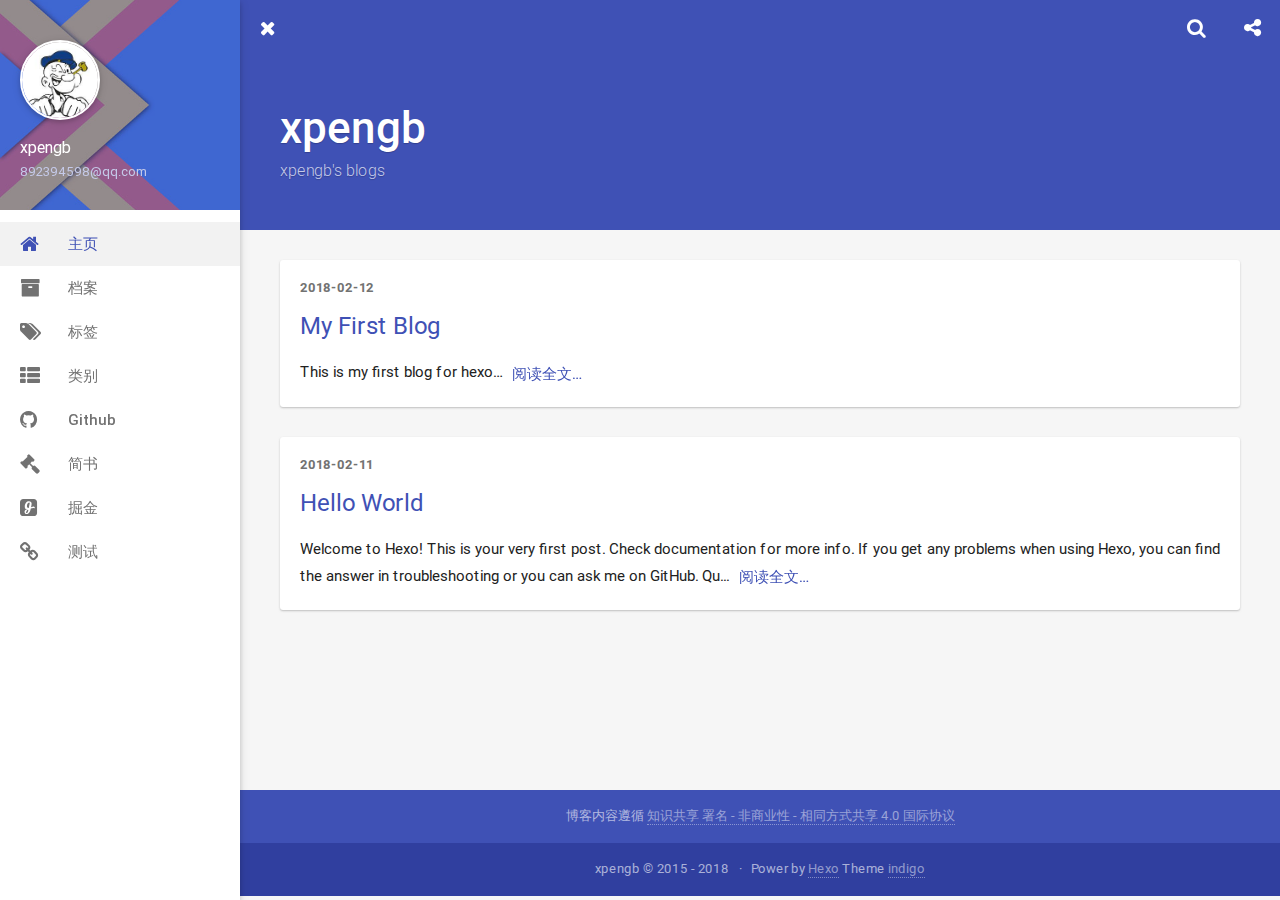
==== commit d5568ba8: "Site updated: 2018-02-12 16:23:34" ====
--- a/index.html
+++ b/index.html
@@ -169,7 +169,7 @@
     <ul class="post-list">
     
         <li class="post-list-item fade">
-            <article id="post-my first blog"
+            <article id="post-my-first-blog"
   class="article-card article-type-post" itemprop="blogPost">
 
     <div class="post-meta">
@@ -185,7 +185,7 @@
 
   
     <h3 class="post-title" itemprop="name">
-      <a class="post-title-link" href="/2018/02/12/my first blog/">my first blog</a>
+      <a class="post-title-link" href="/2018/02/12/my-first-blog/">My First Blog</a>
     </h3>
   
 
@@ -199,7 +199,7 @@
 
     
 
-        <a href="/2018/02/12/my first blog/" class="post-more waves-effect waves-button">
+        <a href="/2018/02/12/my-first-blog/" class="post-more waves-effect waves-button">
             阅读全文…
         </a>
     </div>
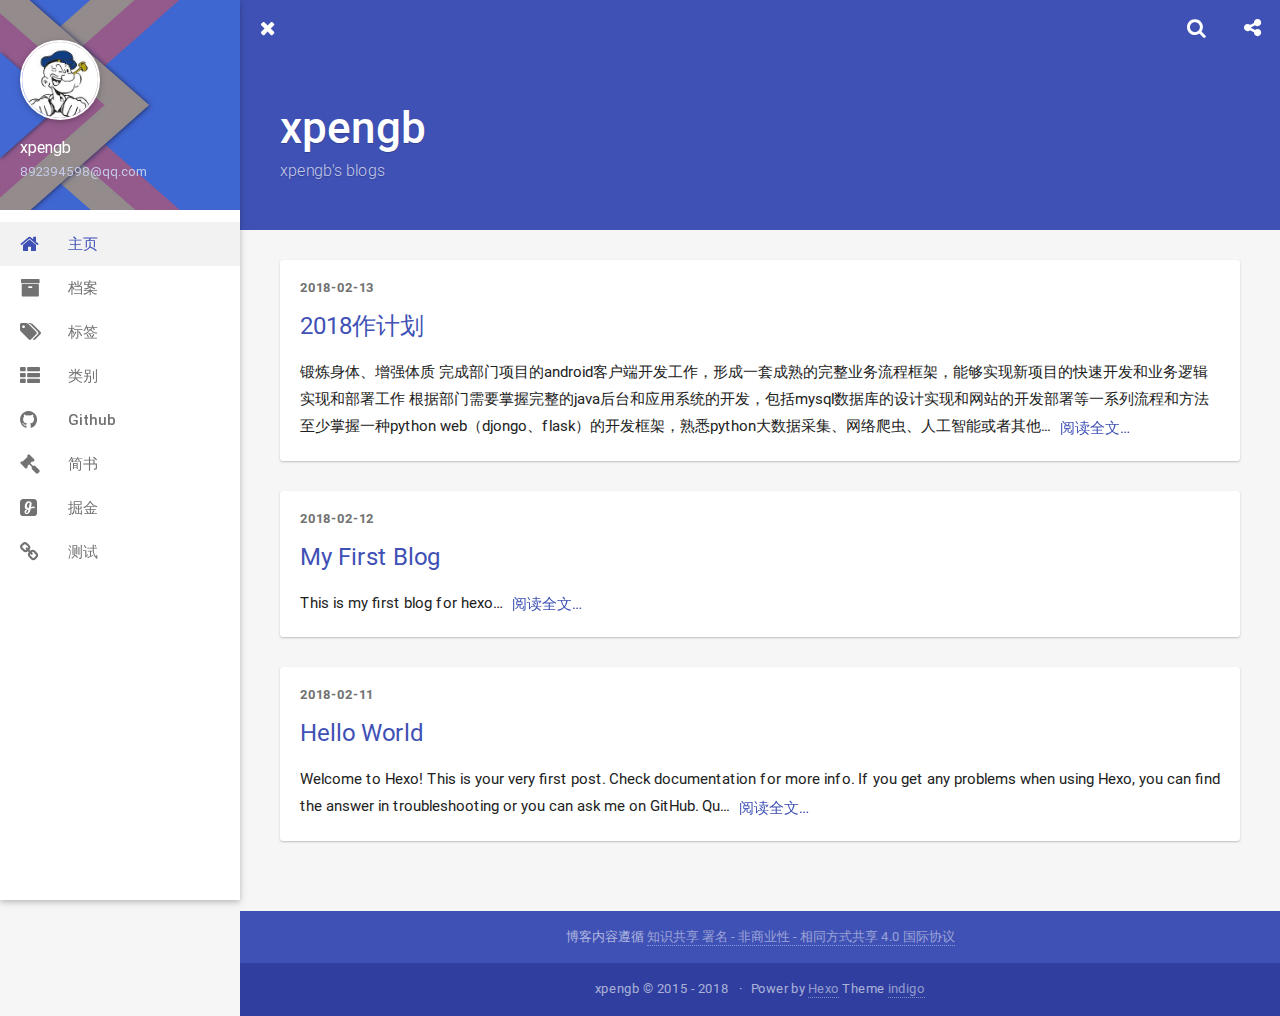
==== commit b17a53f9: "Site updated: 2018-02-13 17:05:16" ====
--- a/index.html
+++ b/index.html
@@ -31,7 +31,7 @@
 <meta name="twitter:title" content="xpengb">
 <meta name="twitter:description" content="xpengb的博客">
     
-    <link rel="shortcut icon" href="/favicon.ico">
+    <link rel="shortcut icon" href="/img/favicon.ico">
     <link rel="stylesheet" href="/css/style.css?v=1.7.2">
     <script>window.lazyScripts=[]</script>
 
@@ -169,6 +169,50 @@
     <ul class="post-list">
     
         <li class="post-list-item fade">
+            <article id="post-2018-plans"
+  class="article-card article-type-post" itemprop="blogPost">
+
+    <div class="post-meta">
+        <time class="post-time" title="2018-02-13 17:03:00" datetime="2018-02-13T09:03:00.506Z"  itemprop="datePublished">2018-02-13</time>
+
+        
+
+
+    </div>
+
+    
+
+
+  
+    <h3 class="post-title" itemprop="name">
+      <a class="post-title-link" href="/2018/02/13/2018-plans/">2018作计划</a>
+    </h3>
+  
+
+
+
+
+    <div class="post-content" id="post-content" itemprop="postContent">
+
+    
+        
+
+锻炼身体、增强体质
+完成部门项目的android客户端开发工作，形成一套成熟的完整业务流程框架，能够实现新项目的快速开发和业务逻辑实现和部署工作
+根据部门需要掌握完整的java后台和应用系统的开发，包括mysql数据库的设计实现和网站的开发部署等一系列流程和方法
+至少掌握一种python web（djongo、flask）的开发框架，熟悉python大数据采集、网络爬虫、人工智能或者其他...
+    
+
+        <a href="/2018/02/13/2018-plans/" class="post-more waves-effect waves-button">
+            阅读全文…
+        </a>
+    </div>
+    
+</article>
+
+        </li>
+    
+        <li class="post-list-item fade">
             <article id="post-my-first-blog"
   class="article-card article-type-post" itemprop="blogPost">
 
@@ -196,7 +240,6 @@
 
     
         This is my first blog for hexo…
-
     
 
         <a href="/2018/02/12/my-first-blog/" class="post-more waves-effect waves-button">
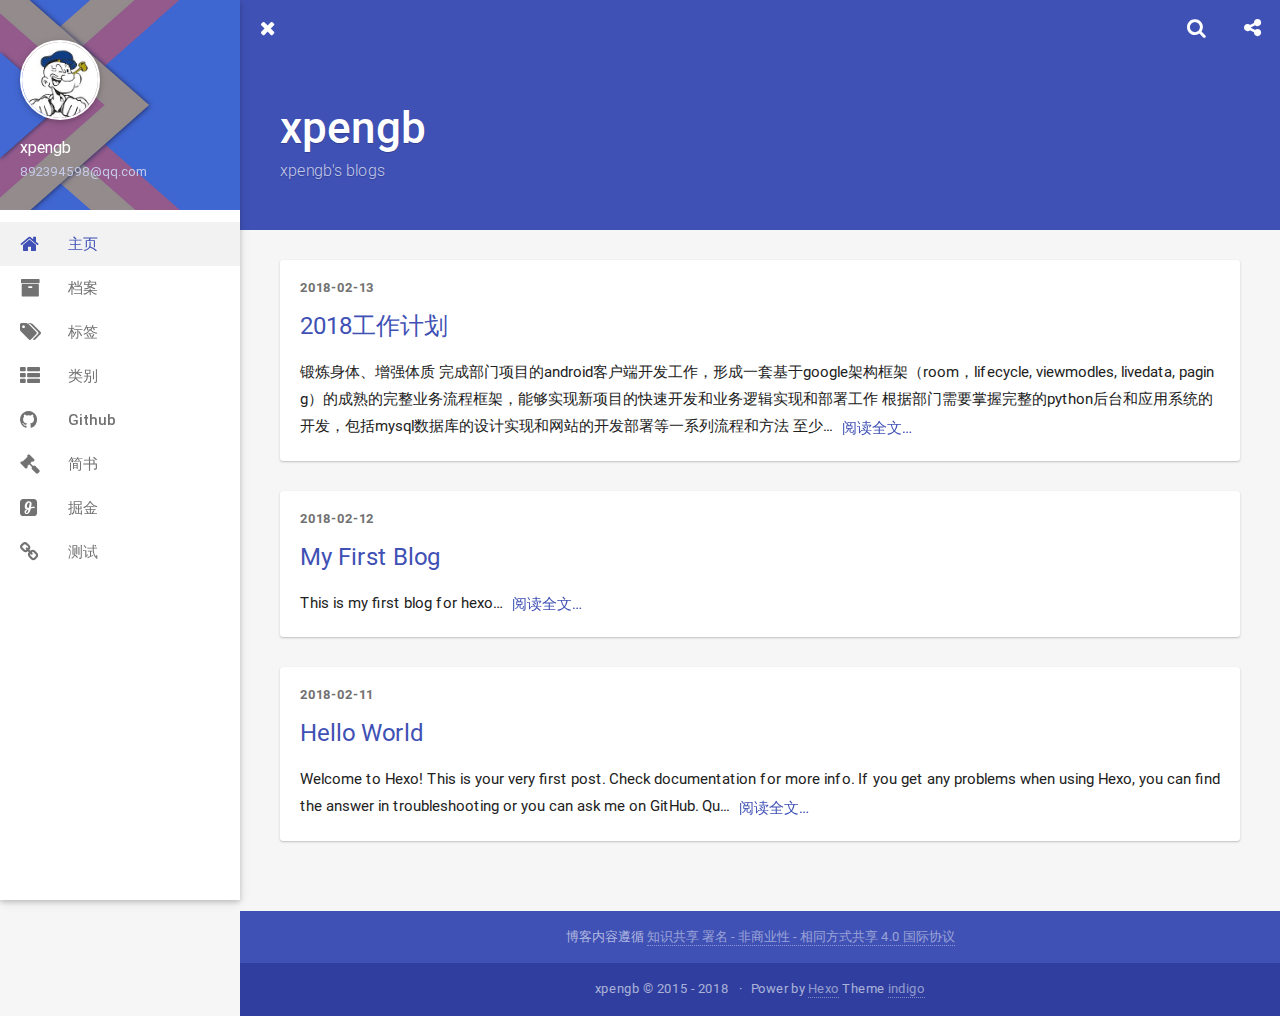
==== commit 594dec44: "Site updated: 2018-02-22 08:07:27" ====
--- a/index.html
+++ b/index.html
@@ -185,7 +185,7 @@
 
   
     <h3 class="post-title" itemprop="name">
-      <a class="post-title-link" href="/2018/02/13/2018-plans/">2018作计划</a>
+      <a class="post-title-link" href="/2018/02/13/2018-plans/">2018工作计划</a>
     </h3>
   
 
@@ -198,9 +198,9 @@
         
 
 锻炼身体、增强体质
-完成部门项目的android客户端开发工作，形成一套成熟的完整业务流程框架，能够实现新项目的快速开发和业务逻辑实现和部署工作
-根据部门需要掌握完整的java后台和应用系统的开发，包括mysql数据库的设计实现和网站的开发部署等一系列流程和方法
-至少掌握一种python web（djongo、flask）的开发框架，熟悉python大数据采集、网络爬虫、人工智能或者其他...
+完成部门项目的android客户端开发工作，形成一套基于google架构框架（room，lifecycle, viewmodles, livedata, paging）的成熟的完整业务流程框架，能够实现新项目的快速开发和业务逻辑实现和部署工作
+根据部门需要掌握完整的python后台和应用系统的开发，包括mysql数据库的设计实现和网站的开发部署等一系列流程和方法
+至少...
     
 
         <a href="/2018/02/13/2018-plans/" class="post-more waves-effect waves-button">
